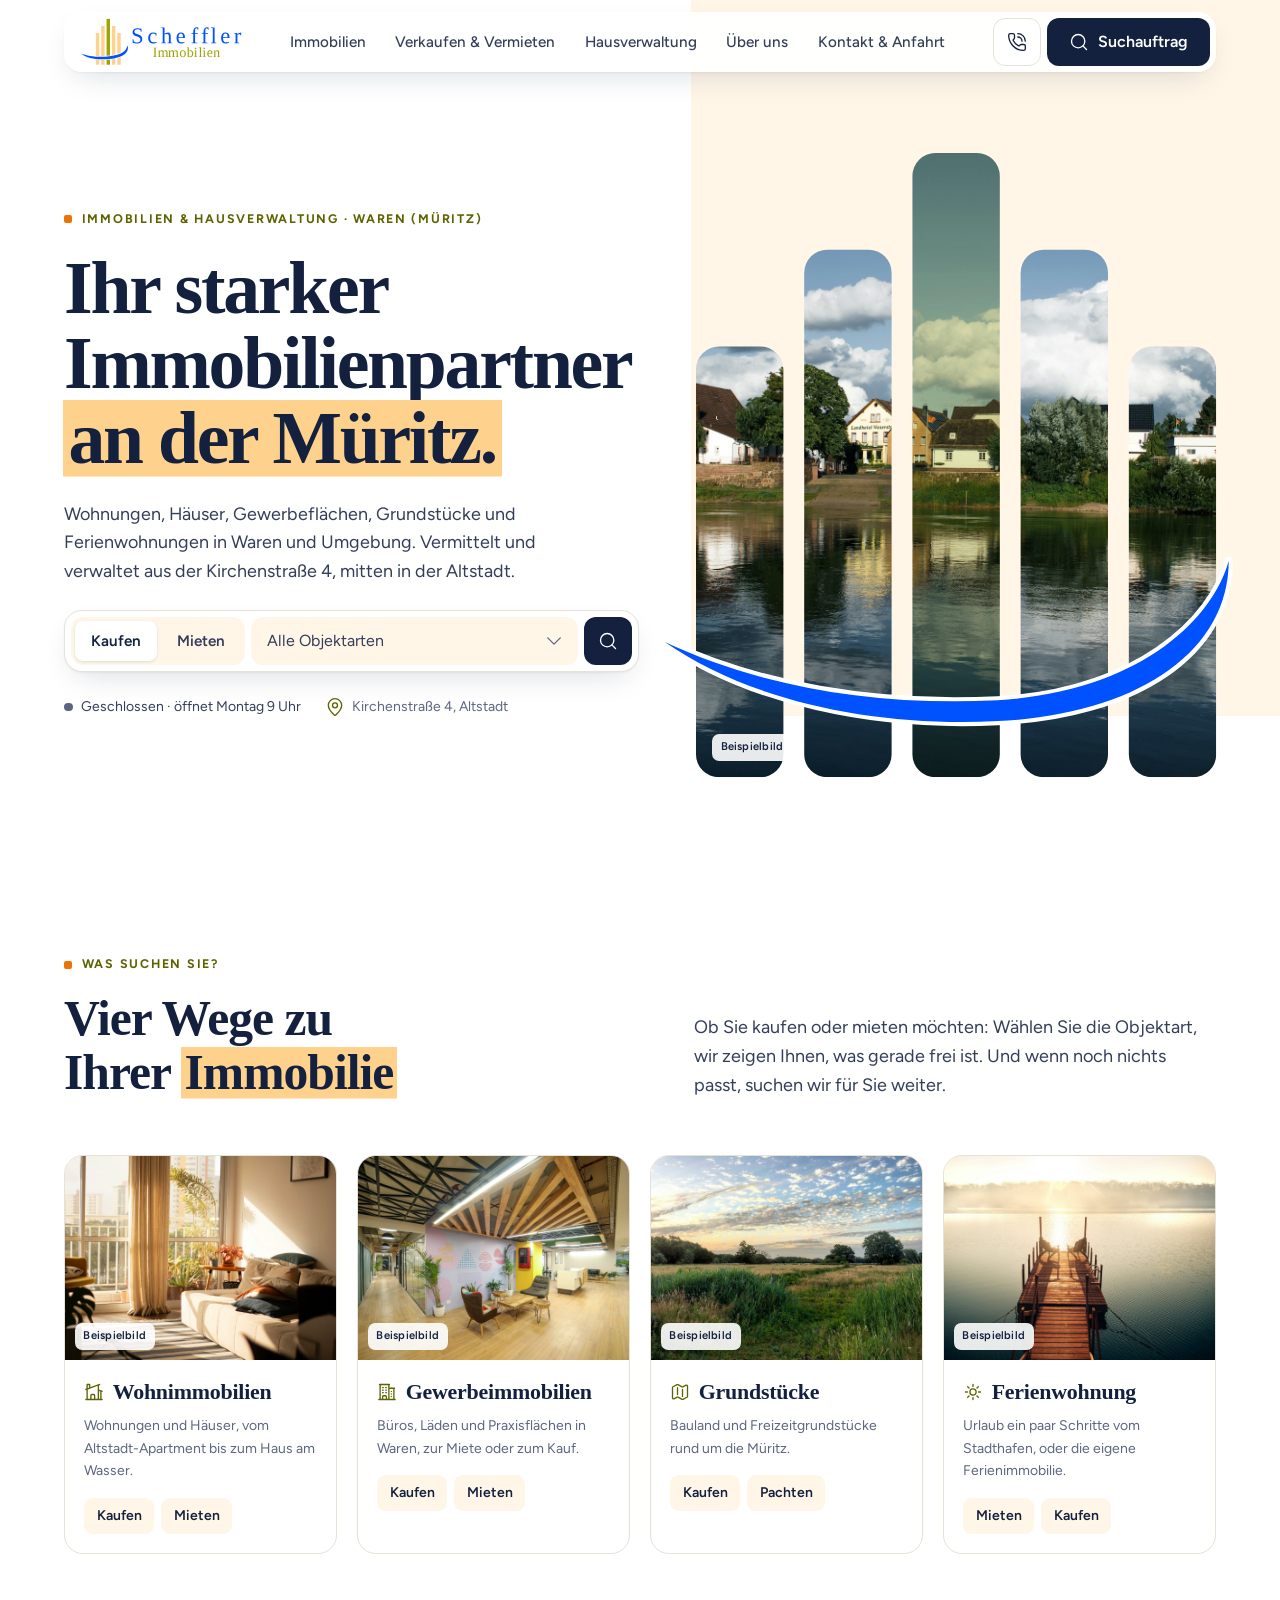
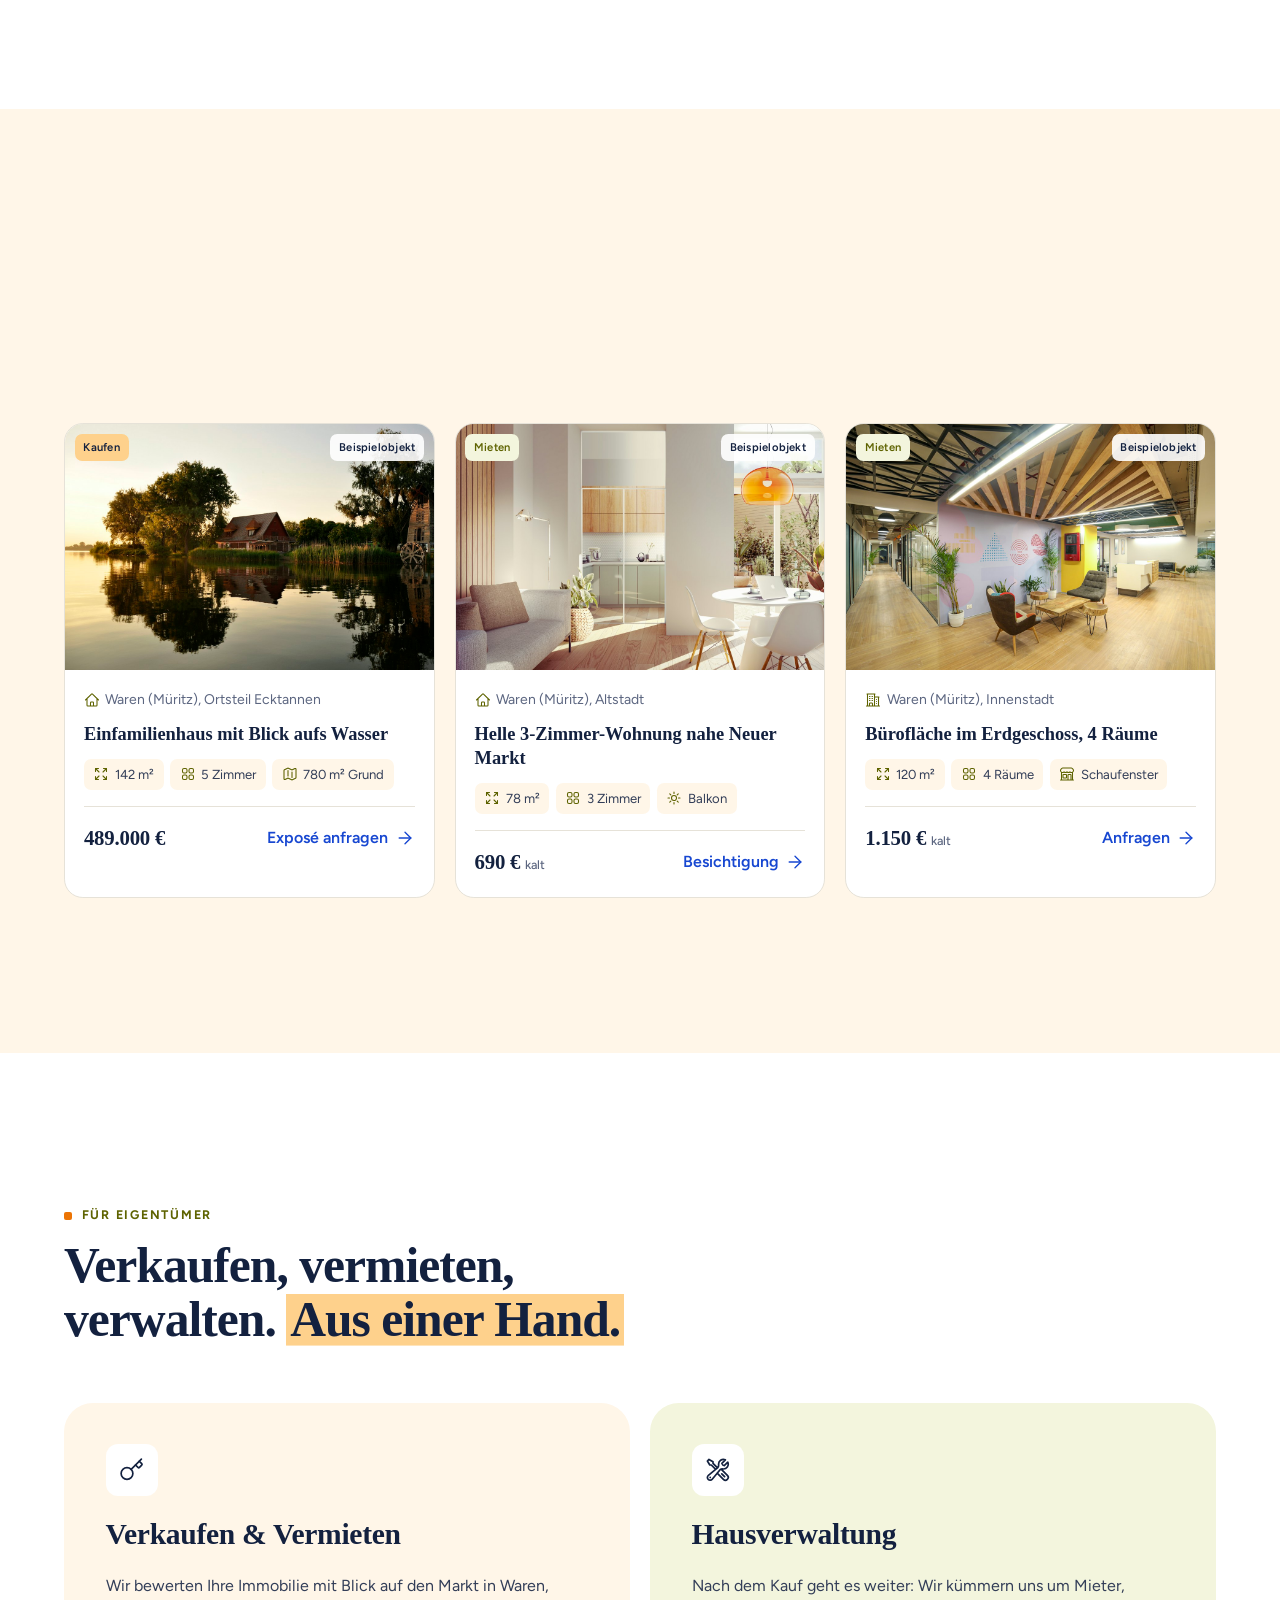
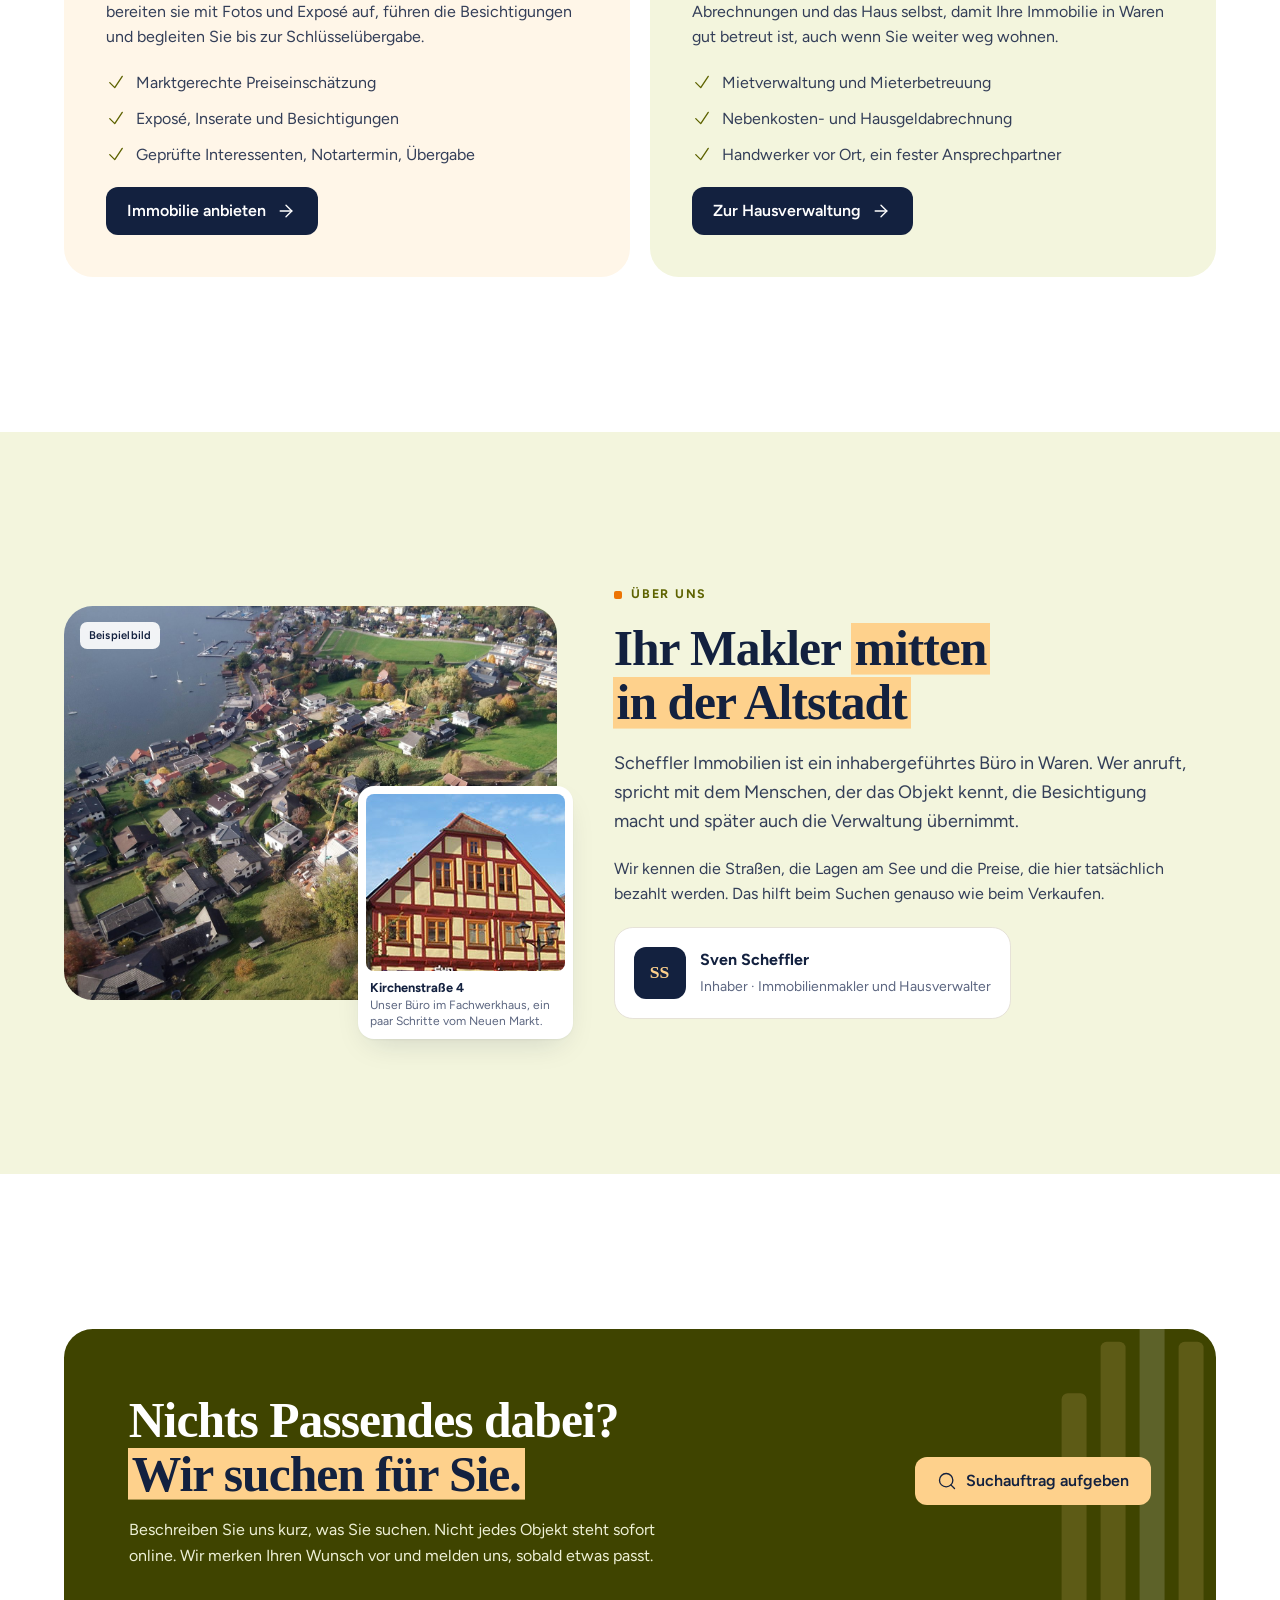
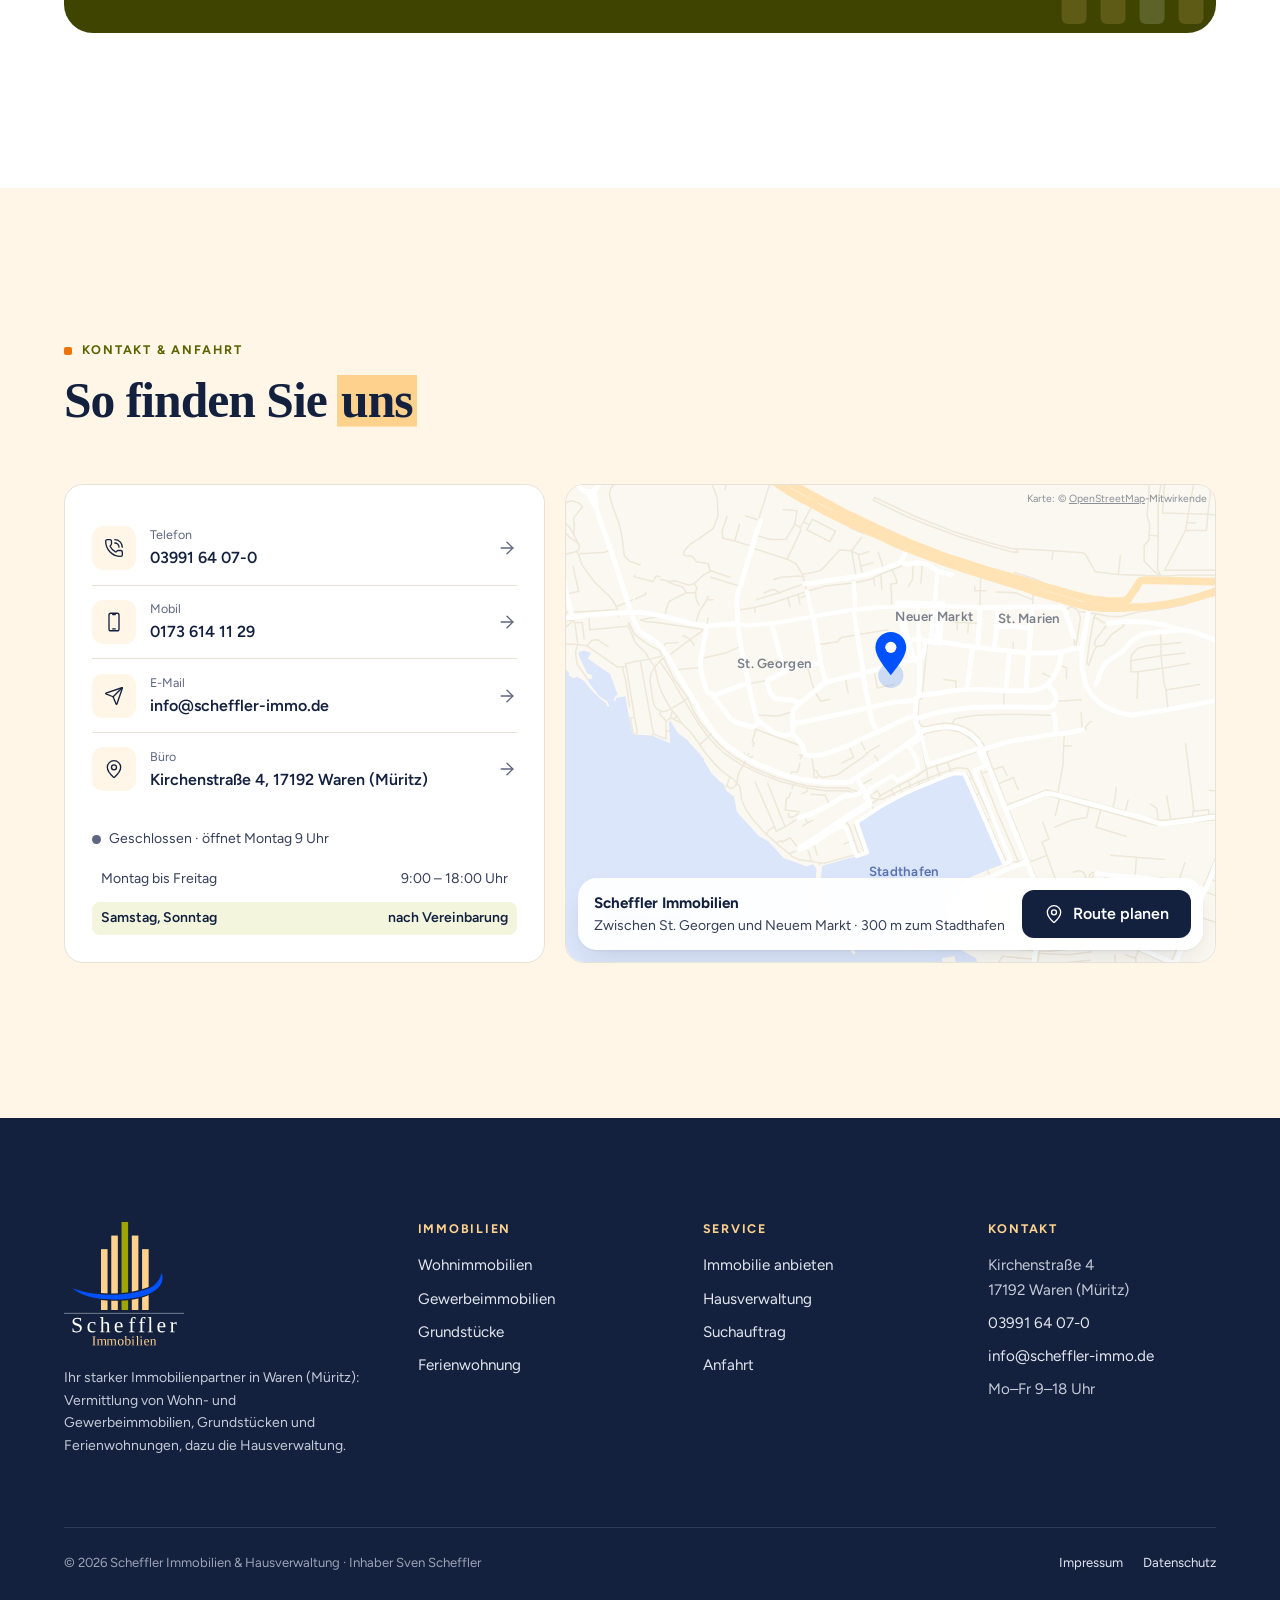
==== index.html @ e6c8309a "Designentwurf Scheffler Immobilien & Hausverwaltung, Waren (Müritz)" ====
<!doctype html>
<html lang="de">
<head>
  <meta charset="utf-8">
  <meta name="viewport" content="width=device-width, initial-scale=1, viewport-fit=cover">
  <title>Scheffler Immobilien & Hausverwaltung · Waren (Müritz)</title>
  <meta name="description" content="Ihr starker Immobilienpartner an der Müritz: Wohnimmobilien, Gewerbe, Grundstücke und Ferienwohnungen in Waren kaufen oder mieten. Verkauf, Vermietung und Hausverwaltung aus der Kirchenstraße 4.">
  <meta name="robots" content="noindex, nofollow">
  <meta name="theme-color" content="#ffffff">
  <link rel="icon" href="assets/favicon.svg" type="image/svg+xml">
  <link rel="preload" href="fonts/fraunces-latin.woff2" as="font" type="font/woff2" crossorigin>
  <link rel="preload" href="fonts/figtree-latin.woff2" as="font" type="font/woff2" crossorigin>
  <link rel="stylesheet" href="css/styles.css?v=1">
  <script>document.documentElement.classList.add('js');try{if(sessionStorage.getItem('si-seen'))document.documentElement.classList.add('no-preload')}catch(e){}</script>
</head>
<body>
<!-- partial:sprite --><svg class="sr-only" aria-hidden="true" focusable="false"><symbol id="i-home-modern" viewBox="0 0 24 24"><path d="M8.25 21v-4.875c0-.621.504-1.125 1.125-1.125h2.25c.621 0 1.125.504 1.125 1.125V21m0 0h4.5V3.545M12.75 21h7.5V10.75M2.25 21h1.5m18 0h-18M2.25 9l4.5-1.636M18.75 3l-1.5.545m0 6.205 3 1m1.5.5-1.5-.5M6.75 7.364V3h-3v18m3-13.636 10.5-3.819"/></symbol><symbol id="i-building-office-2" viewBox="0 0 24 24"><path d="M2.25 21h19.5m-18-18v18m10.5-18v18m6-13.5V21M6.75 6.75h.75m-.75 3h.75m-.75 3h.75m3-6h.75m-.75 3h.75m-.75 3h.75M6.75 21v-3.375c0-.621.504-1.125 1.125-1.125h2.25c.621 0 1.125.504 1.125 1.125V21M3 3h12m-.75 4.5H21m-3.75 3.75h.008v.008h-.008v-.008Zm0 3h.008v.008h-.008v-.008Zm0 3h.008v.008h-.008v-.008Z"/></symbol><symbol id="i-map" viewBox="0 0 24 24"><path d="M9 6.75V15m6-6v8.25m.503 3.498 4.875-2.437c.381-.19.622-.58.622-1.006V4.82c0-.836-.88-1.38-1.628-1.006l-3.869 1.934c-.317.159-.69.159-1.006 0L9.503 3.252a1.125 1.125 0 0 0-1.006 0L3.622 5.689C3.24 5.88 3 6.27 3 6.695V19.18c0 .836.88 1.38 1.628 1.006l3.869-1.934c.317-.159.69-.159 1.006 0l4.994 2.497c.317.158.69.158 1.006 0Z"/></symbol><symbol id="i-sun" viewBox="0 0 24 24"><path d="M12 3v2.25m6.364.386-1.591 1.591M21 12h-2.25m-.386 6.364-1.591-1.591M12 18.75V21m-4.773-4.227-1.591 1.591M5.25 12H3m4.227-4.773L5.636 5.636M15.75 12a3.75 3.75 0 1 1-7.5 0 3.75 3.75 0 0 1 7.5 0Z"/></symbol><symbol id="i-envelope" viewBox="0 0 24 24"><path d="M21.75 6.75v10.5a2.25 2.25 0 0 1-2.25 2.25h-15a2.25 2.25 0 0 1-2.25-2.25V6.75m19.5 0A2.25 2.25 0 0 0 19.5 4.5h-15a2.25 2.25 0 0 0-2.25 2.25m19.5 0v.243a2.25 2.25 0 0 1-1.07 1.916l-7.5 4.615a2.25 2.25 0 0 1-2.36 0L3.32 8.91a2.25 2.25 0 0 1-1.07-1.916V6.75"/></symbol><symbol id="i-chevron-down" viewBox="0 0 24 24"><path d="m19.5 8.25-7.5 7.5-7.5-7.5"/></symbol><symbol id="i-check" viewBox="0 0 24 24"><path d="m4.5 12.75 6 6 9-13.5"/></symbol><symbol id="i-squares-2x2" viewBox="0 0 24 24"><path d="M3.75 6A2.25 2.25 0 0 1 6 3.75h2.25A2.25 2.25 0 0 1 10.5 6v2.25a2.25 2.25 0 0 1-2.25 2.25H6a2.25 2.25 0 0 1-2.25-2.25V6ZM3.75 15.75A2.25 2.25 0 0 1 6 13.5h2.25a2.25 2.25 0 0 1 2.25 2.25V18a2.25 2.25 0 0 1-2.25 2.25H6A2.25 2.25 0 0 1 3.75 18v-2.25ZM13.5 6a2.25 2.25 0 0 1 2.25-2.25H18A2.25 2.25 0 0 1 20.25 6v2.25A2.25 2.25 0 0 1 18 10.5h-2.25a2.25 2.25 0 0 1-2.25-2.25V6ZM13.5 15.75a2.25 2.25 0 0 1 2.25-2.25H18a2.25 2.25 0 0 1 2.25 2.25V18A2.25 2.25 0 0 1 18 20.25h-2.25A2.25 2.25 0 0 1 13.5 18v-2.25Z"/></symbol><symbol id="i-arrows-pointing-out" viewBox="0 0 24 24"><path d="M3.75 3.75v4.5m0-4.5h4.5m-4.5 0L9 9M3.75 20.25v-4.5m0 4.5h4.5m-4.5 0L9 15M20.25 3.75h-4.5m4.5 0v4.5m0-4.5L15 9m5.25 11.25h-4.5m4.5 0v-4.5m0 4.5L15 15"/></symbol><symbol id="i-calendar-days" viewBox="0 0 24 24"><path d="M6.75 3v2.25M17.25 3v2.25M3 18.75V7.5a2.25 2.25 0 0 1 2.25-2.25h13.5A2.25 2.25 0 0 1 21 7.5v11.25m-18 0A2.25 2.25 0 0 0 5.25 21h13.5A2.25 2.25 0 0 0 21 18.75m-18 0v-7.5A2.25 2.25 0 0 1 5.25 9h13.5A2.25 2.25 0 0 1 21 11.25v7.5m-9-6h.008v.008H12v-.008ZM12 15h.008v.008H12V15Zm0 2.25h.008v.008H12v-.008ZM9.75 15h.008v.008H9.75V15Zm0 2.25h.008v.008H9.75v-.008ZM7.5 15h.008v.008H7.5V15Zm0 2.25h.008v.008H7.5v-.008Zm6.75-4.5h.008v.008h-.008v-.008Zm0 2.25h.008v.008h-.008V15Zm0 2.25h.008v.008h-.008v-.008Zm2.25-4.5h.008v.008H16.5v-.008Zm0 2.25h.008v.008H16.5V15Z"/></symbol><symbol id="i-banknotes" viewBox="0 0 24 24"><path d="M2.25 18.75a60.07 60.07 0 0 1 15.797 2.101c.727.198 1.453-.342 1.453-1.096V18.75M3.75 4.5v.75A.75.75 0 0 1 3 6h-.75m0 0v-.375c0-.621.504-1.125 1.125-1.125H20.25M2.25 6v9m18-10.5v.75c0 .414.336.75.75.75h.75m-1.5-1.5h.375c.621 0 1.125.504 1.125 1.125v9.75c0 .621-.504 1.125-1.125 1.125h-.375m1.5-1.5H21a.75.75 0 0 0-.75.75v.75m0 0H3.75m0 0h-.375a1.125 1.125 0 0 1-1.125-1.125V15m1.5 1.5v-.75A.75.75 0 0 0 3 15h-.75M15 10.5a3 3 0 1 1-6 0 3 3 0 0 1 6 0Zm3 0h.008v.008H18V10.5Zm-12 0h.008v.008H6V10.5Z"/></symbol><symbol id="i-wrench-screwdriver" viewBox="0 0 24 24"><path d="M11.42 15.17 17.25 21A2.652 2.652 0 0 0 21 17.25l-5.877-5.877M11.42 15.17l2.496-3.03c.317-.384.74-.626 1.208-.766M11.42 15.17l-4.655 5.653a2.548 2.548 0 1 1-3.586-3.586l6.837-5.63m5.108-.233c.55-.164 1.163-.188 1.743-.14a4.5 4.5 0 0 0 4.486-6.336l-3.276 3.277a3.004 3.004 0 0 1-2.25-2.25l3.276-3.276a4.5 4.5 0 0 0-6.336 4.486c.091 1.076-.071 2.264-.904 2.95l-.102.085m-1.745 1.437L5.909 7.5H4.5L2.25 3.75l1.5-1.5L7.5 4.5v1.409l4.26 4.26m-1.745 1.437 1.745-1.437m6.615 8.206L15.75 15.75M4.867 19.125h.008v.008h-.008v-.008Z"/></symbol><symbol id="i-document-text" viewBox="0 0 24 24"><path d="M19.5 14.25v-2.625a3.375 3.375 0 0 0-3.375-3.375h-1.5A1.125 1.125 0 0 1 13.5 7.125v-1.5a3.375 3.375 0 0 0-3.375-3.375H8.25m0 12.75h7.5m-7.5 3H12M10.5 2.25H5.625c-.621 0-1.125.504-1.125 1.125v17.25c0 .621.504 1.125 1.125 1.125h12.75c.621 0 1.125-.504 1.125-1.125V11.25a9 9 0 0 0-9-9Z"/></symbol><symbol id="i-calculator" viewBox="0 0 24 24"><path d="M15.75 15.75V18m-7.5-6.75h.008v.008H8.25v-.008Zm0 2.25h.008v.008H8.25V13.5Zm0 2.25h.008v.008H8.25v-.008Zm0 2.25h.008v.008H8.25V18Zm2.498-6.75h.007v.008h-.007v-.008Zm0 2.25h.007v.008h-.007V13.5Zm0 2.25h.007v.008h-.007v-.008Zm0 2.25h.007v.008h-.007V18Zm2.504-6.75h.008v.008h-.008v-.008Zm0 2.25h.008v.008h-.008V13.5Zm0 2.25h.008v.008h-.008v-.008Zm0 2.25h.008v.008h-.008V18Zm2.498-6.75h.008v.008h-.008v-.008Zm0 2.25h.008v.008h-.008V13.5ZM8.25 6h7.5v2.25h-7.5V6ZM12 2.25c-1.892 0-3.758.11-5.593.322C5.307 2.7 4.5 3.65 4.5 4.757V19.5a2.25 2.25 0 0 0 2.25 2.25h10.5a2.25 2.25 0 0 0 2.25-2.25V4.757c0-1.108-.806-2.057-1.907-2.185A48.507 48.507 0 0 0 12 2.25Z"/></symbol><symbol id="i-users" viewBox="0 0 24 24"><path d="M15 19.128a9.38 9.38 0 0 0 2.625.372 9.337 9.337 0 0 0 4.121-.952 4.125 4.125 0 0 0-7.533-2.493M15 19.128v-.003c0-1.113-.285-2.16-.786-3.07M15 19.128v.106A12.318 12.318 0 0 1 8.624 21c-2.331 0-4.512-.645-6.374-1.766l-.001-.109a6.375 6.375 0 0 1 11.964-3.07M12 6.375a3.375 3.375 0 1 1-6.75 0 3.375 3.375 0 0 1 6.75 0Zm8.25 2.25a2.625 2.625 0 1 1-5.25 0 2.625 2.625 0 0 1 5.25 0Z"/></symbol><symbol id="i-chat-bubble-left-right" viewBox="0 0 24 24"><path d="M20.25 8.511c.884.284 1.5 1.128 1.5 2.097v4.286c0 1.136-.847 2.1-1.98 2.193-.34.027-.68.052-1.02.072v3.091l-3-3c-1.354 0-2.694-.055-4.02-.163a2.115 2.115 0 0 1-.825-.242m9.345-8.334a2.126 2.126 0 0 0-.476-.095 48.64 48.64 0 0 0-8.048 0c-1.131.094-1.976 1.057-1.976 2.192v4.286c0 .837.46 1.58 1.155 1.951m9.345-8.334V6.637c0-1.621-1.152-3.026-2.76-3.235A48.455 48.455 0 0 0 11.25 3c-2.115 0-4.198.137-6.24.402-1.608.209-2.76 1.614-2.76 3.235v6.226c0 1.621 1.152 3.026 2.76 3.235.577.075 1.157.14 1.74.194V21l4.155-4.155"/></symbol><symbol id="i-shield-check" viewBox="0 0 24 24"><path d="M9 12.75 11.25 15 15 9.75m-3-7.036A11.959 11.959 0 0 1 3.598 6 11.99 11.99 0 0 0 3 9.749c0 5.592 3.824 10.29 9 11.623 5.176-1.332 9-6.03 9-11.622 0-1.31-.21-2.571-.598-3.751h-.152c-3.196 0-6.1-1.248-8.25-3.285Z"/></symbol><symbol id="i-clipboard-document-check" viewBox="0 0 24 24"><path d="M11.35 3.836c-.065.21-.1.433-.1.664 0 .414.336.75.75.75h4.5a.75.75 0 0 0 .75-.75 2.25 2.25 0 0 0-.1-.664m-5.8 0A2.251 2.251 0 0 1 13.5 2.25H15c1.012 0 1.867.668 2.15 1.586m-5.8 0c-.376.023-.75.05-1.124.08C9.095 4.01 8.25 4.973 8.25 6.108V8.25m8.9-4.414c.376.023.75.05 1.124.08 1.131.094 1.976 1.057 1.976 2.192V16.5A2.25 2.25 0 0 1 18 18.75h-2.25m-7.5-10.5H4.875c-.621 0-1.125.504-1.125 1.125v11.25c0 .621.504 1.125 1.125 1.125h9.75c.621 0 1.125-.504 1.125-1.125V18.75m-7.5-10.5h6.375c.621 0 1.125.504 1.125 1.125v9.375m-8.25-3 1.5 1.5 3-3.75"/></symbol><symbol id="i-camera" viewBox="0 0 24 24"><path d="M6.827 6.175A2.31 2.31 0 0 1 5.186 7.23c-.38.054-.757.112-1.134.175C2.999 7.58 2.25 8.507 2.25 9.574V18a2.25 2.25 0 0 0 2.25 2.25h15A2.25 2.25 0 0 0 21.75 18V9.574c0-1.067-.75-1.994-1.802-2.169a47.865 47.865 0 0 0-1.134-.175 2.31 2.31 0 0 1-1.64-1.055l-.822-1.316a2.192 2.192 0 0 0-1.736-1.039 48.774 48.774 0 0 0-5.232 0 2.192 2.192 0 0 0-1.736 1.039l-.821 1.316Z"/><path d="M16.5 12.75a4.5 4.5 0 1 1-9 0 4.5 4.5 0 0 1 9 0ZM18.75 10.5h.008v.008h-.008V10.5Z"/></symbol><symbol id="i-scale" viewBox="0 0 24 24"><path d="M12 3v17.25m0 0c-1.472 0-2.882.265-4.185.75M12 20.25c1.472 0 2.882.265 4.185.75M18.75 4.97A48.416 48.416 0 0 0 12 4.5c-2.291 0-4.545.16-6.75.47m13.5 0c1.01.143 2.01.317 3 .52m-3-.52 2.62 10.726c.122.499-.106 1.028-.589 1.202a5.988 5.988 0 0 1-2.031.352 5.988 5.988 0 0 1-2.031-.352c-.483-.174-.711-.703-.59-1.202L18.75 4.971Zm-16.5.52c.99-.203 1.99-.377 3-.52m0 0 2.62 10.726c.122.499-.106 1.028-.589 1.202a5.989 5.989 0 0 1-2.031.352 5.989 5.989 0 0 1-2.031-.352c-.483-.174-.711-.703-.59-1.202L5.25 4.971Z"/></symbol><symbol id="i-device-phone-mobile" viewBox="0 0 24 24"><path d="M10.5 1.5H8.25A2.25 2.25 0 0 0 6 3.75v16.5a2.25 2.25 0 0 0 2.25 2.25h7.5A2.25 2.25 0 0 0 18 20.25V3.75a2.25 2.25 0 0 0-2.25-2.25H13.5m-3 0V3h3V1.5m-3 0h3m-3 18.75h3"/></symbol><symbol id="i-x-mark" viewBox="0 0 24 24"><path d="M6 18 18 6M6 6l12 12"/></symbol><symbol id="i-building-storefront" viewBox="0 0 24 24"><path d="M13.5 21v-7.5a.75.75 0 0 1 .75-.75h3a.75.75 0 0 1 .75.75V21m-4.5 0H2.36m11.14 0H18m0 0h3.64m-1.39 0V9.349M3.75 21V9.349m0 0a3.001 3.001 0 0 0 3.75-.615A2.993 2.993 0 0 0 9.75 9.75c.896 0 1.7-.393 2.25-1.016a2.993 2.993 0 0 0 2.25 1.016c.896 0 1.7-.393 2.25-1.015a3.001 3.001 0 0 0 3.75.614m-16.5 0a3.004 3.004 0 0 1-.621-4.72l1.189-1.19A1.5 1.5 0 0 1 5.378 3h13.243a1.5 1.5 0 0 1 1.06.44l1.19 1.189a3 3 0 0 1-.621 4.72M6.75 18h3.75a.75.75 0 0 0 .75-.75V13.5a.75.75 0 0 0-.75-.75H6.75a.75.75 0 0 0-.75.75v3.75c0 .414.336.75.75.75Z"/></symbol><symbol id="i-sparkles" viewBox="0 0 24 24"><path d="M9.813 15.904 9 18.75l-.813-2.846a4.5 4.5 0 0 0-3.09-3.09L2.25 12l2.846-.813a4.5 4.5 0 0 0 3.09-3.09L9 5.25l.813 2.846a4.5 4.5 0 0 0 3.09 3.09L15.75 12l-2.846.813a4.5 4.5 0 0 0-3.09 3.09ZM18.259 8.715 18 9.75l-.259-1.035a3.375 3.375 0 0 0-2.455-2.456L14.25 6l1.036-.259a3.375 3.375 0 0 0 2.455-2.456L18 2.25l.259 1.035a3.375 3.375 0 0 0 2.456 2.456L21.75 6l-1.035.259a3.375 3.375 0 0 0-2.456 2.456ZM16.894 20.567 16.5 21.75l-.394-1.183a2.25 2.25 0 0 0-1.423-1.423L13.5 18.75l1.183-.394a2.25 2.25 0 0 0 1.423-1.423l.394-1.183.394 1.183a2.25 2.25 0 0 0 1.423 1.423l1.183.394-1.183.394a2.25 2.25 0 0 0-1.423 1.423Z"/></symbol><symbol id="i-user" viewBox="0 0 24 24"><path d="M15.75 6a3.75 3.75 0 1 1-7.5 0 3.75 3.75 0 0 1 7.5 0ZM4.501 20.118a7.5 7.5 0 0 1 14.998 0A17.933 17.933 0 0 1 12 21.75c-2.676 0-5.216-.584-7.499-1.632Z"/></symbol><symbol id="i-currency-euro" viewBox="0 0 24 24"><path d="M14.25 7.756a4.5 4.5 0 1 0 0 8.488M7.5 10.5h5.25m-5.25 3h5.25M21 12a9 9 0 1 1-18 0 9 9 0 0 1 18 0Z"/></symbol><symbol id="i-arrow-long-right" viewBox="0 0 24 24"><path d="M17.25 8.25 21 12m0 0-3.75 3.75M21 12H3"/></symbol><symbol id="i-home" viewBox="0 0 24 24"><path d="m2.25 12 8.954-8.955c.44-.439 1.152-.439 1.591 0L21.75 12M4.5 9.75v10.125c0 .621.504 1.125 1.125 1.125H9.75v-4.875c0-.621.504-1.125 1.125-1.125h2.25c.621 0 1.125.504 1.125 1.125V21h4.125c.621 0 1.125-.504 1.125-1.125V9.75M8.25 21h8.25"/></symbol><symbol id="i-information-circle" viewBox="0 0 24 24"><path d="m11.25 11.25.041-.02a.75.75 0 0 1 1.063.852l-.708 2.836a.75.75 0 0 0 1.063.853l.041-.021M21 12a9 9 0 1 1-18 0 9 9 0 0 1 18 0Zm-9-3.75h.008v.008H12V8.25Z"/></symbol><symbol id="i-hand-thumb-up" viewBox="0 0 24 24"><path d="M6.633 10.25c.806 0 1.533-.446 2.031-1.08a9.041 9.041 0 0 1 2.861-2.4c.723-.384 1.35-.956 1.653-1.715a4.498 4.498 0 0 0 .322-1.672V2.75a.75.75 0 0 1 .75-.75 2.25 2.25 0 0 1 2.25 2.25c0 1.152-.26 2.243-.723 3.218-.266.558.107 1.282.725 1.282m0 0h3.126c1.026 0 1.945.694 2.054 1.715.045.422.068.85.068 1.285a11.95 11.95 0 0 1-2.649 7.521c-.388.482-.987.729-1.605.729H13.48c-.483 0-.964-.078-1.423-.23l-3.114-1.04a4.501 4.501 0 0 0-1.423-.23H5.904m10.598-9.75H14.25M5.904 18.5c.083.205.173.405.27.602.197.4-.078.898-.523.898h-.908c-.889 0-1.713-.518-1.972-1.368a12 12 0 0 1-.521-3.507c0-1.553.295-3.036.831-4.398C3.387 9.953 4.167 9.5 5 9.5h1.053c.472 0 .745.556.5.96a8.958 8.958 0 0 0-1.302 4.665c0 1.194.232 2.333.654 3.375Z"/></symbol><symbol id="i-arrow" viewBox="0 0 24 24"><path d="M5 12h14"/><path d="m12 5 7 7-7 7"/></symbol></svg><!-- /partial:sprite -->
<!-- partial:header -->
<div class="preloader" aria-hidden="true">
  <svg viewBox="8 -2 114 114"><rect x="45" y="33" width="8" height="74" rx="1" fill="#FED18C"/><rect x="57.5" y="16.5" width="8" height="90.5" rx="1" fill="#FED18C"/><rect x="70" y="0" width="8" height="107" rx="1" fill="#9EA500"/><rect x="82.5" y="16.5" width="8" height="90.5" rx="1" fill="#FED18C"/><rect x="95" y="33" width="8" height="74" rx="1" fill="#FED18C"/><g class="pl-swoosh"><path d="M10 80.6C24 90.9 37.5 93.9 60.1 94.2C95.8 95.1 126 83 118.8 62C114.3 77.4 106.3 82.4 76.8 87.2C52.4 90.7 26 86.8 10 80.6Z" fill="none" stroke="#fff" stroke-width="3"/><path d="M10 80.6C24 90.9 37.5 93.9 60.1 94.2C95.8 95.1 126 83 118.8 62C114.3 77.4 106.3 82.4 76.8 87.2C52.4 90.7 26 86.8 10 80.6Z" fill="#0051FF"/></g></svg>
</div>
<a class="skip" href="#main">Zum Inhalt springen</a>
<header class="header">
  <div class="container">
    <div class="strip">
      <a class="brand" href="index.html" aria-label="Scheffler Immobilien, zur Startseite">
        <img src="assets/logo-quer.svg" alt="Scheffler Immobilien" width="378" height="112">
      </a>
      <nav class="nav" id="nav" aria-label="Hauptnavigation">
        <span class="nav__glider" aria-hidden="true"></span>
        <a class="nav__link" href="immobilien.html">Immobilien<svg class="i ai-arrow" aria-hidden="true"><use href="#i-arrow"/></svg></a>
        <a class="nav__link" href="anbieten.html">Verkaufen &amp; Vermieten<svg class="i ai-arrow" aria-hidden="true"><use href="#i-arrow"/></svg></a>
        <a class="nav__link" href="hausverwaltung.html">Hausverwaltung<svg class="i ai-arrow" aria-hidden="true"><use href="#i-arrow"/></svg></a>
        <a class="nav__link" href="index.html#ueber">Über uns<svg class="i ai-arrow" aria-hidden="true"><use href="#i-arrow"/></svg></a>
        <a class="nav__link" href="kontakt.html">Kontakt &amp; Anfahrt<svg class="i ai-arrow" aria-hidden="true"><use href="#i-arrow"/></svg></a>
        <div class="sheet-foot">
          <a class="btn btn--primary" href="kontakt.html#anfrage"><svg class="i ai ai-search" viewBox="0 0 24 24" aria-hidden="true"><g><path d="m21 21-4.34-4.34"/><circle cx="11" cy="11" r="8"/></g></svg>Suchauftrag</a>
          <a class="btn btn--ghost" href="tel:+49399164070"><svg class="i ai ai-phone" viewBox="0 0 24 24" aria-hidden="true"><path class="w1" d="M13 6a5 5 0 0 1 5 5"/><path class="w2" d="M13 2a9 9 0 0 1 9 9"/><path class="body" d="M13.832 16.568a1 1 0 0 0 1.213-.303l.355-.465A2 2 0 0 1 17 15h3a2 2 0 0 1 2 2v3a2 2 0 0 1-2 2A18 18 0 0 1 2 4a2 2 0 0 1 2-2h3a2 2 0 0 1 2 2v3a2 2 0 0 1-.8 1.6l-.468.351a1 1 0 0 0-.292 1.233 14 14 0 0 0 6.392 6.384"/></svg>03991 64 07-0</a>
        </div>
      </nav>
      <div class="strip__actions">
        <a class="icon-btn strip__tel" href="tel:+49399164070" aria-label="Anrufen: 03991 64 07-0"><svg class="i ai ai-phone" viewBox="0 0 24 24" aria-hidden="true"><path class="w1" d="M13 6a5 5 0 0 1 5 5"/><path class="w2" d="M13 2a9 9 0 0 1 9 9"/><path class="body" d="M13.832 16.568a1 1 0 0 0 1.213-.303l.355-.465A2 2 0 0 1 17 15h3a2 2 0 0 1 2 2v3a2 2 0 0 1-2 2A18 18 0 0 1 2 4a2 2 0 0 1 2-2h3a2 2 0 0 1 2 2v3a2 2 0 0 1-.8 1.6l-.468.351a1 1 0 0 0-.292 1.233 14 14 0 0 0 6.392 6.384"/></svg></a>
        <a class="btn btn--primary strip__cta" href="kontakt.html#anfrage" aria-label="Suchauftrag aufgeben"><svg class="i ai ai-search" viewBox="0 0 24 24" aria-hidden="true"><g><path d="m21 21-4.34-4.34"/><circle cx="11" cy="11" r="8"/></g></svg><span>Suchauftrag</span></a>
        <button class="icon-btn burger" type="button" aria-controls="nav" aria-expanded="false" aria-label="Menü öffnen">
          <span class="burger__bars" aria-hidden="true"><span></span><span></span><span></span></span>
        </button>
      </div>
    </div>
  </div>
</header>
<div class="backdrop" aria-hidden="true"></div>
<!-- /partial:header -->

<main id="main">
  <!-- Hero -->
  <section class="hero" aria-labelledby="hero-title">
    <div class="container hero__grid">
      <div class="hero__copy">
        <span class="eyebrow">Immobilien &amp; Hausverwaltung · Waren (Müritz)</span>
        <h1 class="hero__title" id="hero-title">Ihr starker Immobilien&shy;partner <span class="hl">an der Müritz.</span></h1>
        <p class="hero__sub">Wohnungen, Häuser, Gewerbeflächen, Grundstücke und Ferienwohnungen in Waren und Umgebung. Vermittelt und verwaltet aus der Kirchenstraße&nbsp;4, mitten in der Altstadt.</p>

        <form class="finder" action="immobilien.html" method="get" aria-label="Schnellsuche">
          <div class="seg" role="radiogroup" aria-label="Kaufen oder mieten">
            <input type="radio" name="zweck" id="f-kaufen" value="kaufen" checked><label for="f-kaufen">Kaufen</label>
            <input type="radio" name="zweck" id="f-mieten" value="mieten"><label for="f-mieten">Mieten</label>
          </div>
          <div class="select" data-select>
            <input type="hidden" name="art" value="alle">
            <button class="select__btn" type="button" aria-haspopup="listbox" aria-expanded="false" aria-label="Objektart">
              <span class="select__value">Alle Objektarten</span>
              <svg class="i" aria-hidden="true"><use href="#i-chevron-down"/></svg>
            </button>
            <ul class="select__list" role="listbox" data-title="Objektart" tabindex="-1">
              <li class="select__opt" role="option" data-value="alle" aria-selected="true">Alle Objektarten<svg class="i" aria-hidden="true"><use href="#i-check"/></svg></li>
              <li class="select__opt" role="option" data-value="wohnen">Wohnimmobilien<svg class="i" aria-hidden="true"><use href="#i-check"/></svg></li>
              <li class="select__opt" role="option" data-value="gewerbe">Gewerbeimmobilien<svg class="i" aria-hidden="true"><use href="#i-check"/></svg></li>
              <li class="select__opt" role="option" data-value="grundstueck">Grundstücke<svg class="i" aria-hidden="true"><use href="#i-check"/></svg></li>
              <li class="select__opt" role="option" data-value="ferien">Ferienwohnung<svg class="i" aria-hidden="true"><use href="#i-check"/></svg></li>
            </ul>
          </div>
          <button class="btn btn--primary finder__go" type="submit" aria-label="Suchen"><svg class="i ai ai-search" viewBox="0 0 24 24" aria-hidden="true"><g><path d="m21 21-4.34-4.34"/><circle cx="11" cy="11" r="8"/></g></svg><span>Suchen</span></button>
        </form>

        <ul class="facts plain">
          <li><span class="status" data-status><span class="status__dot"></span><span data-status-text>Mo–Fr 9–18 Uhr</span></span></li>
          <li><svg class="i ai ai-pin" viewBox="0 0 24 24" aria-hidden="true"><g><circle cx="12" cy="10" r="3"/><path d="M20 10c0 4.993-5.539 10.193-7.399 11.799a1 1 0 0 1-1.202 0C9.539 20.193 4 14.993 4 10a8 8 0 0 1 16 0"/></g></svg>Kirchenstraße 4, Altstadt</li>
        </ul>
      </div>

      <div class="hero__visual">
        <svg class="bars" viewBox="0 0 500 600" role="img" aria-label="Seestadt am Wasser, im Umriss der fünf Balken aus dem Scheffler-Logo (Beispielbild)">
          <defs>
            <clipPath id="hero-bars">
              <rect x="0" y="186" width="84" height="414" rx="22"><animate attributeName="y" values="600;600;186" keyTimes="0;.08;1" dur="1.2s" calcMode="spline" keySplines="0 0 1 1;.22 .61 .36 1" fill="freeze"/><animate attributeName="height" values="0;0;414" keyTimes="0;.08;1" dur="1.2s" calcMode="spline" keySplines="0 0 1 1;.22 .61 .36 1" fill="freeze"/></rect>
              <rect x="104" y="93" width="84" height="507" rx="22"><animate attributeName="y" values="600;600;93" keyTimes="0;.14;1" dur="1.25s" calcMode="spline" keySplines="0 0 1 1;.22 .61 .36 1" fill="freeze"/><animate attributeName="height" values="0;0;507" keyTimes="0;.14;1" dur="1.25s" calcMode="spline" keySplines="0 0 1 1;.22 .61 .36 1" fill="freeze"/></rect>
              <rect x="208" y="0" width="84" height="600" rx="22"><animate attributeName="y" values="600;0" dur="1.1s" calcMode="spline" keySplines=".22 .61 .36 1" fill="freeze"/><animate attributeName="height" values="0;600" dur="1.1s" calcMode="spline" keySplines=".22 .61 .36 1" fill="freeze"/></rect>
              <rect x="312" y="93" width="84" height="507" rx="22"><animate attributeName="y" values="600;600;93" keyTimes="0;.18;1" dur="1.3s" calcMode="spline" keySplines="0 0 1 1;.22 .61 .36 1" fill="freeze"/><animate attributeName="height" values="0;0;507" keyTimes="0;.18;1" dur="1.3s" calcMode="spline" keySplines="0 0 1 1;.22 .61 .36 1" fill="freeze"/></rect>
              <rect x="416" y="186" width="84" height="414" rx="22"><animate attributeName="y" values="600;600;186" keyTimes="0;.11;1" dur="1.2s" calcMode="spline" keySplines="0 0 1 1;.22 .61 .36 1" fill="freeze"/><animate attributeName="height" values="0;0;414" keyTimes="0;.11;1" dur="1.2s" calcMode="spline" keySplines="0 0 1 1;.22 .61 .36 1" fill="freeze"/></rect>
            </clipPath>
            <clipPath id="hero-sweep"><rect x="-60" y="300" width="0" height="300"><animate attributeName="width" values="0;0;620" keyTimes="0;.4;1" dur="1.6s" calcMode="spline" keySplines="0 0 1 1;.22 .61 .36 1" fill="freeze"/></rect></clipPath>
          </defs>
          <g clip-path="url(#hero-bars)">
            <image href="assets/img/hero-seestadt.jpg" x="-120" y="0" width="740" height="600" preserveAspectRatio="xMidYMid slice"/>
            <rect class="bars__olive" x="208" y="0" width="84" height="600" fill="#9EA500" opacity=".3"/>
          </g>
          <g clip-path="url(#hero-sweep)">
            <path class="bars__halo" d="M-30 470C50 526 170 552 290 546C420 540 512 482 512 392C496 450 424 518 290 526C170 532 60 512 -30 470Z"/>
            <path class="bars__swoosh" d="M-30 470C50 526 170 552 290 546C420 540 512 482 512 392C496 450 424 518 290 526C170 532 60 512 -30 470Z"/>
          </g>
        </svg>
        <span class="tag hero__tag">Beispielbild</span>
      </div>
    </div>
  </section>

  <!-- Kategorien -->
  <section class="section section--tight-top" aria-labelledby="kat-title">
    <div class="container">
      <div class="sec-head sec-head--split reveal">
        <div class="sec-head__main">
          <span class="eyebrow">Was suchen Sie?</span>
          <h2 class="h2" id="kat-title" style="margin-top:1rem">Vier Wege zu Ihrer <span class="hl">Immobilie</span></h2>
        </div>
        <div class="sec-head__side">
          <p class="lead">Ob Sie kaufen oder mieten möchten: Wählen Sie die Objektart, wir zeigen Ihnen, was gerade frei ist. Und wenn noch nichts passt, suchen wir für Sie weiter.</p>
        </div>
      </div>

      <div class="cats">
        <article class="cat reveal">
          <div class="cat__media"><img src="assets/img/wohnzimmer.jpg" alt="Helles Wohnzimmer mit Sofa und großem Fenster" loading="lazy" width="1200" height="900"><span class="tag">Beispielbild</span></div>
          <div class="cat__body">
            <h3 class="h3 cat__title"><svg class="i" aria-hidden="true"><use href="#i-home-modern"/></svg>Wohnimmobilien</h3>
            <p class="cat__text">Wohnungen und Häuser, vom Altstadt-Apartment bis zum Haus am Wasser.</p>
            <div class="cat__links"><a class="chip-link" href="immobilien.html?art=wohnen&amp;zweck=kaufen">Kaufen</a><a class="chip-link" href="immobilien.html?art=wohnen&amp;zweck=mieten">Mieten</a></div>
          </div>
        </article>
        <article class="cat reveal">
          <div class="cat__media"><img src="assets/img/buero.jpg" alt="Offene Bürofläche mit Holzdecke und Besprechungsecke" loading="lazy" width="1200" height="900"><span class="tag">Beispielbild</span></div>
          <div class="cat__body">
            <h3 class="h3 cat__title"><svg class="i" aria-hidden="true"><use href="#i-building-office-2"/></svg>Gewerbe&shy;immobilien</h3>
            <p class="cat__text">Büros, Läden und Praxisflächen in Waren, zur Miete oder zum Kauf.</p>
            <div class="cat__links"><a class="chip-link" href="immobilien.html?art=gewerbe&amp;zweck=kaufen">Kaufen</a><a class="chip-link" href="immobilien.html?art=gewerbe&amp;zweck=mieten">Mieten</a></div>
          </div>
        </article>
        <article class="cat reveal">
          <div class="cat__media"><img src="assets/img/grundstueck.jpg" alt="Wiese mit Bäumen am Horizont unter weitem Himmel" loading="lazy" width="1200" height="900"><span class="tag">Beispielbild</span></div>
          <div class="cat__body">
            <h3 class="h3 cat__title"><svg class="i" aria-hidden="true"><use href="#i-map"/></svg>Grundstücke</h3>
            <p class="cat__text">Bauland und Freizeitgrundstücke rund um die Müritz.</p>
            <div class="cat__links"><a class="chip-link" href="immobilien.html?art=grundstueck&amp;zweck=kaufen">Kaufen</a><a class="chip-link" href="immobilien.html?art=grundstueck&amp;zweck=mieten">Pachten</a></div>
          </div>
        </article>
        <article class="cat reveal">
          <div class="cat__media"><img src="assets/img/steg.jpg" alt="Holzsteg auf einem See im Abendlicht" loading="lazy" width="1200" height="900"><span class="tag">Beispielbild</span></div>
          <div class="cat__body">
            <h3 class="h3 cat__title"><svg class="i" aria-hidden="true"><use href="#i-sun"/></svg>Ferienwohnung</h3>
            <p class="cat__text">Urlaub ein paar Schritte vom Stadthafen, oder die eigene Ferienimmobilie.</p>
            <div class="cat__links"><a class="chip-link" href="immobilien.html?art=ferien&amp;zweck=mieten">Mieten</a><a class="chip-link" href="immobilien.html?art=ferien&amp;zweck=kaufen">Kaufen</a></div>
          </div>
        </article>
      </div>
    </div>
  </section>

  <!-- Aktuelle Angebote -->
  <section class="section section--tint" aria-labelledby="angebote-title">
    <div class="container">
      <div class="sec-head sec-head--split reveal">
        <div class="sec-head__main">
          <span class="eyebrow">Aktuelle Angebote</span>
          <h2 class="h2" id="angebote-title" style="margin-top:1rem">Frisch im <span class="hl">Angebot</span></h2>
        </div>
        <div class="sec-head__side">
          <p class="lead">Eine Auswahl aus unserem Bestand. Das vollständige Exposé schicken wir Ihnen gern zu.</p>
          <a class="link" href="immobilien.html">Alle Angebote ansehen<svg class="i ai-arrow" aria-hidden="true"><use href="#i-arrow"/></svg></a>
        </div>
      </div>

      <div class="listings listings--row">
        <article class="listing">
          <div class="listing__media"><img src="assets/img/haus-am-see.jpg" alt="Haus mit Garten am Seeufer im Abendlicht" loading="lazy" width="1200" height="900"><div class="listing__tags"><span class="tag tag--peach">Kaufen</span><span class="tag">Beispielobjekt</span></div></div>
          <div class="listing__body">
            <p class="listing__place"><svg class="i i--sm" aria-hidden="true"><use href="#i-home"/></svg>Waren (Müritz), Ortsteil Ecktannen</p>
            <h3 class="listing__title">Einfamilienhaus mit Blick aufs Wasser</h3>
            <ul class="listing__facts"><li><svg class="i" aria-hidden="true"><use href="#i-arrows-pointing-out"/></svg>142 m²</li><li><svg class="i" aria-hidden="true"><use href="#i-squares-2x2"/></svg>5 Zimmer</li><li><svg class="i" aria-hidden="true"><use href="#i-map"/></svg>780 m² Grund</li></ul>
            <div class="listing__foot"><p class="price">489.000 €</p><a class="link" href="kontakt.html?objekt=SI-101#anfrage">Exposé anfragen<svg class="i ai-arrow" aria-hidden="true"><use href="#i-arrow"/></svg></a></div>
          </div>
        </article>
        <article class="listing">
          <div class="listing__media"><img src="assets/img/wohnung-hell.jpg" alt="Helle Wohnung mit Essplatz und offener Küche" loading="lazy" width="1200" height="900"><div class="listing__tags"><span class="tag tag--olive">Mieten</span><span class="tag">Beispielobjekt</span></div></div>
          <div class="listing__body">
            <p class="listing__place"><svg class="i i--sm" aria-hidden="true"><use href="#i-home"/></svg>Waren (Müritz), Altstadt</p>
            <h3 class="listing__title">Helle 3-Zimmer-Wohnung nahe Neuer Markt</h3>
            <ul class="listing__facts"><li><svg class="i" aria-hidden="true"><use href="#i-arrows-pointing-out"/></svg>78 m²</li><li><svg class="i" aria-hidden="true"><use href="#i-squares-2x2"/></svg>3 Zimmer</li><li><svg class="i" aria-hidden="true"><use href="#i-sun"/></svg>Balkon</li></ul>
            <div class="listing__foot"><p class="price">690 € <small>kalt</small></p><a class="link" href="kontakt.html?objekt=SI-102#anfrage">Besichtigung<svg class="i ai-arrow" aria-hidden="true"><use href="#i-arrow"/></svg></a></div>
          </div>
        </article>
        <article class="listing">
          <div class="listing__media"><img src="assets/img/buero.jpg" alt="Bürofläche mit Holzdecke und Arbeitsplätzen" loading="lazy" width="1200" height="900"><div class="listing__tags"><span class="tag tag--olive">Mieten</span><span class="tag">Beispielobjekt</span></div></div>
          <div class="listing__body">
            <p class="listing__place"><svg class="i i--sm" aria-hidden="true"><use href="#i-building-office-2"/></svg>Waren (Müritz), Innenstadt</p>
            <h3 class="listing__title">Bürofläche im Erdgeschoss, 4 Räume</h3>
            <ul class="listing__facts"><li><svg class="i" aria-hidden="true"><use href="#i-arrows-pointing-out"/></svg>120 m²</li><li><svg class="i" aria-hidden="true"><use href="#i-squares-2x2"/></svg>4 Räume</li><li><svg class="i" aria-hidden="true"><use href="#i-building-storefront"/></svg>Schaufenster</li></ul>
            <div class="listing__foot"><p class="price">1.150 € <small>kalt</small></p><a class="link" href="kontakt.html?objekt=SI-103#anfrage">Anfragen<svg class="i ai-arrow" aria-hidden="true"><use href="#i-arrow"/></svg></a></div>
          </div>
        </article>
      </div>
    </div>
  </section>

  <!-- Leistungen -->
  <section class="section" aria-labelledby="leist-title">
    <div class="container">
      <div class="sec-head reveal">
        <span class="eyebrow">Für Eigentümer</span>
        <h2 class="h2" id="leist-title">Verkaufen, vermieten, verwalten. <span class="hl">Aus einer Hand.</span></h2>
      </div>
      <div class="duo">
        <article class="panel panel--peach reveal">
          <span class="panel__icon"><svg class="i ai ai-key" viewBox="0 0 24 24" aria-hidden="true"><g><path d="m15.5 7.5 2.3 2.3a1 1 0 0 0 1.4 0l2.1-2.1a1 1 0 0 0 0-1.4L19 4"/><path d="m21 2-9.6 9.6"/><circle cx="7.5" cy="15.5" r="5.5"/></g></svg></span>
          <h3 class="h3" style="font-size:clamp(1.35rem,1.1rem + 1vw,1.85rem)">Verkaufen &amp; Vermieten</h3>
          <p>Wir bewerten Ihre Immobilie mit Blick auf den Markt in Waren, bereiten sie mit Fotos und Exposé auf, führen die Besichtigungen und begleiten Sie bis zur Schlüsselübergabe.</p>
          <ul class="ticks">
            <li><svg class="i" aria-hidden="true"><use href="#i-check"/></svg>Marktgerechte Preiseinschätzung</li>
            <li><svg class="i" aria-hidden="true"><use href="#i-check"/></svg>Exposé, Inserate und Besichtigungen</li>
            <li><svg class="i" aria-hidden="true"><use href="#i-check"/></svg>Geprüfte Interessenten, Notartermin, Übergabe</li>
          </ul>
          <a class="btn btn--primary" href="anbieten.html">Immobilie anbieten<svg class="i ai-arrow" aria-hidden="true"><use href="#i-arrow"/></svg></a>
        </article>
        <article class="panel panel--olive reveal">
          <span class="panel__icon"><svg class="i" aria-hidden="true"><use href="#i-wrench-screwdriver"/></svg></span>
          <h3 class="h3" style="font-size:clamp(1.35rem,1.1rem + 1vw,1.85rem)">Hausverwaltung</h3>
          <p>Nach dem Kauf geht es weiter: Wir kümmern uns um Mieter, Abrechnungen und das Haus selbst, damit Ihre Immobilie in Waren gut betreut ist, auch wenn Sie weiter weg wohnen.</p>
          <ul class="ticks">
            <li><svg class="i" aria-hidden="true"><use href="#i-check"/></svg>Mietverwaltung und Mieterbetreuung</li>
            <li><svg class="i" aria-hidden="true"><use href="#i-check"/></svg>Nebenkosten- und Hausgeldabrechnung</li>
            <li><svg class="i" aria-hidden="true"><use href="#i-check"/></svg>Handwerker vor Ort, ein fester Ansprechpartner</li>
          </ul>
          <a class="btn btn--primary" href="hausverwaltung.html">Zur Hausverwaltung<svg class="i ai-arrow" aria-hidden="true"><use href="#i-arrow"/></svg></a>
        </article>
      </div>
    </div>
  </section>

  <!-- Über uns -->
  <section class="section section--olive" id="ueber" aria-labelledby="ueber-title">
    <div class="container about">
      <div class="about__media reveal">
        <div class="about__photo"><img src="assets/img/stadt-am-see.jpg" alt="Luftbild einer kleinen Stadt am See (Beispielbild)" loading="lazy" width="1400" height="1120"><span class="tag" style="position:absolute;left:1rem;top:1rem">Beispielbild</span></div>
        <figure class="postcard" style="margin:0">
          <img src="assets/img/buero-kirchenstrasse.jpg" alt="Rotes Fachwerkhaus in der Kirchenstraße, Sitz von Scheffler Immobilien" width="220" height="177" decoding="async">
          <figcaption><b>Kirchenstraße 4</b>Unser Büro im Fachwerkhaus, ein paar Schritte vom Neuen Markt.</figcaption>
        </figure>
      </div>
      <div class="about__copy reveal">
        <span class="eyebrow">Über uns</span>
        <h2 class="h2" id="ueber-title">Ihr Makler <span class="hl">mitten in der Altstadt</span></h2>
        <p class="lead">Scheffler Immobilien ist ein inhabergeführtes Büro in Waren. Wer anruft, spricht mit dem Menschen, der das Objekt kennt, die Besichtigung macht und später auch die Verwaltung übernimmt.</p>
        <p>Wir kennen die Straßen, die Lagen am See und die Preise, die hier tatsächlich bezahlt werden. Das hilft beim Suchen genauso wie beim Verkaufen.</p>
        <div class="owner">
          <span class="owner__mono" aria-hidden="true">SS</span>
          <div><b>Sven Scheffler</b><span>Inhaber · Immobilienmakler und Hausverwalter</span></div>
        </div>
      </div>
    </div>
  </section>

  <!-- Suchauftrag -->
  <section class="section" aria-labelledby="band-title">
    <div class="container">
      <div class="band reveal">
        <svg class="band__bars" viewBox="40 -2 70 112" aria-hidden="true"><rect x="45" y="33" width="8" height="74" rx="2" fill="#FED18C"/><rect x="57.5" y="16.5" width="8" height="90.5" rx="2" fill="#FED18C"/><rect x="70" y="0" width="8" height="107" rx="2" fill="#fff"/><rect x="82.5" y="16.5" width="8" height="90.5" rx="2" fill="#FED18C"/><rect x="95" y="33" width="8" height="74" rx="2" fill="#FED18C"/></svg>
        <div class="band__copy">
          <h2 class="h2" id="band-title">Nichts Passendes dabei? <span class="hl">Wir suchen für Sie.</span></h2>
          <p style="max-width:34rem">Beschreiben Sie uns kurz, was Sie suchen. Nicht jedes Objekt steht sofort online. Wir merken Ihren Wunsch vor und melden uns, sobald etwas passt.</p>
        </div>
        <div class="band__actions">
          <a class="btn btn--peach" href="kontakt.html#anfrage"><svg class="i ai ai-search" viewBox="0 0 24 24" aria-hidden="true"><g><path d="m21 21-4.34-4.34"/><circle cx="11" cy="11" r="8"/></g></svg>Suchauftrag aufgeben</a>
        </div>
      </div>
    </div>
  </section>

  <!-- Kontakt -->
  <section class="section section--tint" aria-labelledby="kontakt-title">
    <div class="container">
      <div class="sec-head reveal">
        <span class="eyebrow">Kontakt &amp; Anfahrt</span>
        <h2 class="h2" id="kontakt-title">So finden Sie <span class="hl">uns</span></h2>
      </div>
      <div class="contact">
        <!-- partial:contact -->
        <div class="card contact__card reveal">
          <ul class="rows">
            <li><a class="row" href="tel:+49399164070"><span class="row__icon"><svg class="i ai ai-phone" viewBox="0 0 24 24" aria-hidden="true"><path class="w1" d="M13 6a5 5 0 0 1 5 5"/><path class="w2" d="M13 2a9 9 0 0 1 9 9"/><path class="body" d="M13.832 16.568a1 1 0 0 0 1.213-.303l.355-.465A2 2 0 0 1 17 15h3a2 2 0 0 1 2 2v3a2 2 0 0 1-2 2A18 18 0 0 1 2 4a2 2 0 0 1 2-2h3a2 2 0 0 1 2 2v3a2 2 0 0 1-.8 1.6l-.468.351a1 1 0 0 0-.292 1.233 14 14 0 0 0 6.392 6.384"/></svg></span><span><small>Telefon</small><b>03991 64 07-0</b></span><svg class="i ai-arrow" aria-hidden="true"><use href="#i-arrow"/></svg></a></li>
            <li><a class="row" href="tel:+491736141129"><span class="row__icon"><svg class="i" aria-hidden="true"><use href="#i-device-phone-mobile"/></svg></span><span><small>Mobil</small><b>0173 614 11 29</b></span><svg class="i ai-arrow" aria-hidden="true"><use href="#i-arrow"/></svg></a></li>
            <li><a class="row" href="mailto:info@scheffler-immo.de"><span class="row__icon"><svg class="i ai ai-send" viewBox="0 0 24 24" aria-hidden="true"><g><path d="M14.5,21.7c.1.3.4.4.7.3.1,0,.2-.2.3-.3L22,2.7c0-.3,0-.5-.3-.6-.1,0-.2,0-.3,0L2.3,8.5c-.3,0-.4.4-.3.6,0,.1.2.2.3.3l7.9,3.2c.5.2.9.6,1.1,1.1l3.2,7.9Z"/><path d="M21.9,2.1l-10.9,10.9"/></g></svg></span><span><small>E-Mail</small><b>info@scheffler-immo.de</b></span><svg class="i ai-arrow" aria-hidden="true"><use href="#i-arrow"/></svg></a></li>
            <li><a class="row" href="https://www.openstreetmap.org/?mlat=53.51362&amp;mlon=12.68850#map=18/53.51362/12.68850" target="_blank" rel="noopener"><span class="row__icon"><svg class="i ai ai-pin" viewBox="0 0 24 24" aria-hidden="true"><g><circle cx="12" cy="10" r="3"/><path d="M20 10c0 4.993-5.539 10.193-7.399 11.799a1 1 0 0 1-1.202 0C9.539 20.193 4 14.993 4 10a8 8 0 0 1 16 0"/></g></svg></span><span><small>Büro</small><b>Kirchenstraße 4, 17192 Waren (Müritz)</b></span><svg class="i ai-arrow" aria-hidden="true"><use href="#i-arrow"/></svg></a></li>
          </ul>
          <div>
            <p class="status" data-status style="margin-bottom:.75rem"><span class="status__dot"></span><span data-status-text>Bürozeiten</span></p>
            <dl class="hours" data-hours>
              <div data-days="1,2,3,4,5"><dt>Montag bis Freitag</dt><dd>9:00 – 18:00 Uhr</dd></div>
              <div data-days="6,0"><dt>Samstag, Sonntag</dt><dd>nach Vereinbarung</dd></div>
            </dl>
          </div>
        </div>
        <div class="map reveal">
          <!-- map:start --><svg class="map__svg" viewBox="0 0 927 712" preserveAspectRatio="xMidYMid slice" role="img" aria-label="Karte der Altstadt von Waren: Scheffler Immobilien in der Kirchenstraße 4, zwischen St. Georgen und dem Neuen Markt, rund 300 m vom Stadthafen"><rect class="map__land" width="927" height="712"/><polygon class="map__lake" points="-392,228 -388,231 -381,232 -363,234 -356,238 -346,238 -333,232 -332,232 -328,234 -326,234 -324,233 -322,232 -315,237 -313,237 -310,238 -288,241 -278,241 -245,243 -225,244 -180,248 -173,252 -163,254 -151,252 -147,252 -132,266 -120,273 -107,273 -84,248 -54,247 -38,262 -18,276 -7,274 3,281 4,283 4,287 7,289 12,291 15,289 18,290 26,295 32,303 41,313 51,322 57,326 58,329 60,332 61,332 62,332 59,324 54,321 47,316 33,298 31,293 38,291 37,287 30,284 23,269 18,258 19,253 27,252 33,254 36,255 35,256 31,263 63,285 74,315 71,316 68,323 70,324 72,319 85,317 86,324 90,346 95,370 97,372 100,373 102,372 123,373 149,384 147,354 149,352 159,368 163,372 173,379 177,384 193,401 195,404 197,406 197,409 208,427 220,439 224,441 226,444 227,448 229,452 240,460 244,482 275,516 289,524 311,548 344,560 353,557 358,564 353,614 409,684 411,686 414,683 413,682 412,680 360,615 366,559 415,545 430,540 416,500 416,496 453,472 471,462 494,451 506,446 540,432 554,427 569,427 626,556 602,565 578,575 574,578 556,599 545,612 548,632 554,668 530,672 468,656 467,661 519,674 529,677 555,673 556,675 573,684 586,691 590,711 561,717 555,688 537,691 540,706 530,708 531,713 542,712 545,730 541,733 537,736 525,813 513,812 511,824 511,833 547,830 549,857 562,865 571,870 567,877 567,897 559,911 552,930 554,948 557,971 560,983 562,991 566,997 571,1000 575,1003 578,1005 580,1008 587,1013 588,1026 588,1030 590,1031 590,1045 576,1049 573,1056 576,1070 584,1087 601,1097 607,1103 607,1119 600,1153 600,1163 600,1167 591,1219 590,1223 567,1240 526,1255 517,1267 514,1270 505,1307 1327,1312 -400,1312"/><g class="map__r4" stroke-width="2.2"><polyline points="229,-284 231,-269 232,-254 232,-231 230,-214 228,-195 224,-179 220,-164 212,-144 208,-133 197,-113 188,-98 175,-81 169,-73 157,-59 144,-46 131,-36 119,-27"/><polyline points="68,0 58,1 53,2 52,2 48,3 45,3"/><polyline points="119,-27 104,-18 91,-11 79,-4 68,0"/><polyline points="774,213 756,237 755,243 758,246 768,244 779,229 796,217 797,210"/><polyline points="258,406 255,412 253,416 248,424 246,429 244,441"/><polyline points="139,262 134,267 127,275 122,283 121,288 120,293 124,323"/><polyline points="-12,117 -11,122"/><polyline points="261,299 267,298 288,294"/><polyline points="353,43 349,50 347,53 339,68 335,76"/><polyline points="339,68 348,72 352,64 385,81 377,96 344,79 348,72"/><polyline points="424,144 421,131 418,115 433,110"/><polyline points="421,131 438,126"/><polyline points="454,135 446,111"/><polyline points="278,66 276,61 289,20 291,14 292,11 293,7"/><polyline points="335,76 327,71"/><polyline points="238,-31 236,-28 229,-20 228,-11 230,-4 232,3 227,22"/><polyline points="422,90 408,109 414,143 415,146"/><polyline points="339,146 338,143 342,142 353,140 361,138 365,136 372,129 390,109 391,108 408,109 409,110 416,113 418,115"/><polyline points="228,-11 224,-24 224,-37 220,-46"/><polyline points="-25,-58 -41,-54 -56,-132 -41,-135 -24,-138 -8,-141"/><polyline points="774,213 766,211 758,205 754,205 757,199"/><polyline points="826,102 826,124 842,140 850,145"/><polyline points="518,438 517,434 515,421 506,377 506,376"/><polyline points="-25,-58 -8,-61 -13,-84 1,-87 3,-89 -8,-141 -13,-169 -12,-174 -27,-178 -31,-179"/><polyline points="919,720 921,719 926,719 929,719 929,716 934,711"/><polyline points="838,797 835,796 828,793 807,786 810,769 812,749 816,716 815,708"/><polyline points="606,423 594,427 615,480 644,548 646,551 649,553 654,555"/><polyline points="244,441 248,445 249,450 251,465 257,479 267,493 283,511 286,514 301,527 302,528 319,542 323,546 333,550 351,553 362,555 370,555 414,543 418,541 426,539 412,502 416,494 440,479 452,470 470,461 480,455 493,449 505,443 518,438 534,432 539,430 550,426 553,424 561,425 571,425 576,435 586,458 602,494 630,555 633,563"/><polyline points="124,323 126,329 128,333 131,336 135,338 138,339 143,338 150,335 169,323 174,320 179,317"/><polyline points="244,441 239,435 234,432 230,429 220,421 211,412 200,399 191,386 178,368 165,355 159,346 152,338 150,335"/><polyline points="654,555 650,554 637,553 634,552 607,492 590,455 580,433 576,424 573,420 559,419 549,422 533,428 517,434 504,439 491,445 478,451 468,456 452,464 446,464 440,463 435,461 431,460 427,458"/><polyline points="47,12 50,9 54,8 55,7 60,6 68,0"/><polyline points="211,368 206,372 203,375 191,386"/><polyline points="-10,59 7,78 11,86 17,98 19,102 19,105 17,109 15,110 -12,117"/><polyline points="-28,52 -15,67 4,89 17,98"/><polyline points="-16,52 3,39 8,38 13,39 19,41 22,44 23,47 12,61 11,64 12,72 11,86"/><polyline points="1048,506 1022,490 1013,484 975,464"/><polyline points="351,402 354,423 354,429 355,433 354,438"/><polyline points="361,430 359,432"/><polyline points="448,387 434,395 430,399 424,404 405,417 388,429 383,430 367,433 364,432 361,430 358,423 354,423"/><polyline points="420,379 427,393"/><polyline points="319,-57 314,-59 313,-59 311,-60 291,-67 281,-74 270,-83 258,-97 250,-104"/><polyline points="209,15 207,-4 208,-7 212,-12 213,-21 208,-34 199,-42 189,-45 186,-43 183,-34 182,-21"/><polyline points="208,-34 191,-16"/><polyline points="90,212 89,217 99,240 113,254 119,264 135,260 137,259"/><polyline points="119,264 106,266 100,267"/><polyline points="1029,664 1018,659 971,659 968,661 965,664 963,669 962,682 961,687"/><polyline points="920,578 925,580 956,591 972,593"/><polyline points="814,700 811,700 785,703 784,687"/><polyline points="584,717 590,715 592,715 611,711 614,721 619,746 624,766 632,775 654,778 656,778 662,777"/><polyline points="756,645 754,648 747,664 731,664 731,679"/><polyline points="748,470 747,475 744,490 722,494 698,504"/><polyline points="778,544 815,547 855,550"/><polyline points="845,579 843,593 826,634"/><polyline points="712,370 712,372 711,385 711,388 710,413 710,414"/><polyline points="811,575 808,604 803,616"/><polyline points="815,547 813,573 813,575"/><polyline points="270,439 298,503 300,510 313,503 304,481 288,441"/><polyline points="15,-47 10,-46 -21,-38"/><polyline points="626,309 625,332"/><polyline points="551,361 552,356 553,354 555,350 557,349 561,348 586,344 618,343 627,343 653,343 690,344 697,345"/><polyline points="100,267 87,270"/><polyline points="87,270 85,270 86,274 98,347 101,363 102,368 101,370 100,372 98,371 96,370 92,348 98,347"/><polyline points="150,335 144,325 137,312 132,299 127,275 119,264"/><polyline points="87,217 35,222"/><polyline points="321,-57 317,-44"/><polyline points="508,-132 478,-98 471,-90 437,-52 429,-42 426,-36 422,-25"/><polyline points="311,-60 308,-52"/><polyline points="297,-9 296,-6 286,-13 287,-15 279,-19 272,-26 262,-34 229,-62"/><polyline points="134,267 151,292 169,323 188,354 203,375 216,389 227,399 240,408 253,416 285,431 287,431 307,439 324,443 345,448 370,452 395,452"/><polyline points="167,230 169,231 173,233 177,236 180,239 183,244"/><polyline points="192,276 167,278 157,280"/><polyline points="137,247 143,241 160,240"/><polyline points="193,262 198,262 228,255"/><polyline points="421,444 437,435"/><polyline points="309,525 320,519 333,535 334,535"/><polyline points="267,388 269,384 266,382 271,364"/><polyline points="258,406 260,403 254,400 255,398"/><polyline points="743,364 742,362 743,360 747,355 748,354 751,353"/><polyline points="330,-105 327,-105 323,-92 313,-59"/><polyline points="854,1 836,-11 825,-19"/><polyline points="850,145 857,145 874,144 923,144 933,144 950,135 966,124 975,125 976,125 981,125"/><polyline points="850,145 845,136 846,88 846,73 846,44 847,30 849,19 854,1 874,-32 898,-60 929,-94 945,-111 978,-142 993,-159 1020,-183 1033,-199"/><polyline points="338,143 335,138"/><polyline points="332,133 329,128 316,121 272,107"/><polyline points="441,33 499,60 555,82 602,97 633,105 643,107 646,111"/><polyline points="162,-95 151,-82 136,-67 130,-62 118,-53 84,-34 47,-17 33,-15"/><polyline points="-49,-182 -50,-177 -41,-135 -25,-58"/><polyline points="-18,-23 -10,-21 -4,-17 -1,-7 -3,-3 -13,-0 -20,-1 -25,-4 -28,-11 -25,-18 -18,-23"/><polyline points="728,248 725,232"/><polyline points="705,272 709,274"/><polyline points="709,274 715,276 715,292"/><polyline points="629,600 666,586 671,585"/><polyline points="854,297 853,284 852,277 850,259 850,243"/><polyline points="203,128 202,127 187,125 185,123 182,119 180,117 171,116 169,115 168,113 169,109 177,100 191,91 209,78 211,76 217,59 217,56 216,35 215,30 209,15 203,-0 198,-9 191,-16 182,-21 178,-22"/><polyline points="756,139 789,143 850,145"/><polyline points="19,117 18,114 15,110"/><polyline points="20,122 19,117"/><polyline points="72,189 70,185 63,175 41,154 24,131 20,122"/><polyline points="-25,241 11,208"/><polyline points="-45,241 -43,246 -39,254 -29,263 -20,269 -14,271 -11,270 -9,265 -10,242"/><polyline points="-79,-12 -53,90"/><polyline points="-75,82 -53,90 -34,97 -28,99 -24,100 -21,100 -16,99"/><polyline points="-75,82 -96,-2 -95,-6 -92,-8 -89,-10 -79,-12 -69,-14 -65,-14 -62,-12 -60,-8 -50,35 -36,89 -34,97"/><polyline points="817,282 816,320"/><polyline points="850,243 879,240"/><polyline points="849,225 850,243"/><polyline points="807,266 850,259 884,255"/><polyline points="747,272 755,250 758,246"/><polyline points="747,272 744,270 748,240 754,205"/><polyline points="850,243 833,244 817,248 808,258 807,266 807,282 817,282 852,277 891,270"/><polyline points="-329,138 -326,144 -318,149 -305,154 -300,158 -293,166 -249,198 -234,208 -209,218 -194,222 -178,224 -153,224 -85,218 -36,213 1,209 11,208"/><polyline points="18,114 21,113 27,113 56,111 64,108"/><polyline points="591,190 592,166"/><polyline points="94,-127 92,-115 88,-102 83,-87 74,-71 62,-57 55,-44 51,-34 48,-22 47,-17"/><polyline points="392,-146 393,-139 393,-137 393,-134 392,-128 387,-110 373,-68 397,-49"/><polyline points="-11,122 -9,127"/><polyline points="-3,-3 2,5 3,7"/><polyline points="411,155 373,159 344,167 332,171 317,176 294,184 285,186 270,190"/><polyline points="145,259 149,257 177,236 194,224 200,222"/><polyline points="727,168 687,157 669,149 666,148 640,140"/><polyline points="301,-7 297,-9"/><polyline points="887,185 858,191 829,195"/><polyline points="721,189 726,191 730,193 732,196 746,197 757,199"/><polyline points="464,157 473,155 472,150"/><polyline points="661,730 635,728 635,732 635,736 633,740 626,744 619,746 616,747 606,746 600,746 592,738 588,733 586,727 584,717 563,721"/><polyline points="472,150 468,141"/><polyline points="467,139 466,136 465,131"/><polyline points="313,-51 311,-51 308,-52"/><polyline points="-240,237 -186,242 -150,244 -146,244 -115,244 -88,243 -83,242 -45,241 -25,241 -10,242 17,243"/><polyline points="294,15 292,14"/><polyline points="291,14 292,14"/><polyline points="385,-36 380,-19"/><polyline points="370,-41 362,-15"/><polyline points="353,-46 347,-24"/><polyline points="401,-1 409,-29 401,-23 393,-21 391,-19 386,-1"/><polyline points="833,87 833,93 830,97 826,102"/><polyline points="832,35 847,30"/><polyline points="846,88 833,87 834,72 830,59 832,35 834,-0 836,-11 843,-24 852,-36 873,-50 893,-65 898,-60"/><polyline points="17,243 24,244 30,245 66,270"/><polyline points="12,211 17,212 23,211 26,235"/><polyline points="143,352 143,367 143,376 143,378 125,371 106,266"/><polyline points="135,338 134,341 134,343 143,352 149,348 154,349 156,351 165,355"/><polyline points="152,338 149,348"/><polyline points="234,432 234,433 230,444 229,446 227,447"/><polyline points="230,444 233,448 239,448 242,445 244,441"/><polyline points="362,555 362,558"/><polyline points="710,414 703,454 703,455 702,458"/><polyline points="711,388 722,388"/><polyline points="298,503 294,505 289,509"/><polyline points="509,127 507,155"/><polyline points="341,488 341,491 343,494 345,498"/><polyline points="345,-49 350,-69"/><polyline points="286,427 265,418 255,412 241,404 229,395 218,385 206,372 191,353 181,336 178,328 174,320 170,314 153,290 139,262"/><polyline points="362,243 372,242"/><polyline points="360,244 362,243"/><polyline points="373,241 374,241 388,239 393,233 416,229"/><polyline points="372,242 373,241"/><polyline points="506,376 505,370"/><polyline points="429,397 430,399"/><polyline points="340,397 337,401"/><polyline points="334,413 331,425 328,425 322,425 321,428"/><polyline points="344,272 355,310"/><polyline points="720,606 733,614 727,627 726,631"/><polyline points="700,580 687,544 680,525 690,521 681,497"/><polyline points="687,544 670,551 662,553 659,554"/><polyline points="706,459 705,463 699,487"/><polyline points="606,423 610,422 624,417 630,430"/><polyline points="614,443 618,442 639,433 646,450"/><polyline points="256,59 278,66"/><polyline points="377,321 364,324 355,310"/><polyline points="468,300 445,305 440,280"/><polyline points="1016,204 1008,207 1000,211 994,213 979,202 972,186"/><polyline points="643,107 646,106 696,109 738,112 742,114 756,139"/><polyline points="667,171 667,179"/><polyline points="148,181 146,184 142,198 141,203"/><polyline points="185,169 175,169 172,169"/><polyline points="196,144 199,142 205,139 206,138 206,138"/><polyline points="135,150 149,153 155,152 175,158 180,157 183,156 196,144"/><polyline points="249,160 243,158 207,147"/><polyline points="555,211 559,211 575,212 591,213"/><polyline points="454,276 450,253"/><polyline points="460,222 416,229"/><polyline points="230,60 223,81 224,91"/><polyline points="280,272 307,264"/><polyline points="344,533 347,540"/><polyline points="352,524 354,527 359,544"/><polyline points="107,208 112,210 127,211 166,217 193,221 200,222"/><polyline points="114,169 114,171 112,172 99,178"/><polyline points="18,167 10,131"/><polyline points="1,171 18,167"/><polyline points="790,646 785,656 784,659"/><polyline points="736,621 743,606 748,603 749,596 747,589 748,579 748,572"/><polyline points="780,479 781,476 784,466 786,447"/><polyline points="798,484 799,481 803,465"/><polyline points="835,471 844,477 846,494 846,498"/><polyline points="865,498 864,493 858,459"/><polyline points="895,481 896,489 896,494"/><polyline points="918,479 897,481 895,481"/><polyline points="920,490 919,486 918,479"/><polyline points="897,481 896,473 893,447 891,432 885,384"/><polyline points="919,451 968,456 973,457"/><polyline points="928,346 938,348 946,356 983,359 987,360"/><polyline points="951,245 948,257 948,272 961,274"/><polyline points="860,336 857,308 854,297"/><polyline points="857,308 905,300"/><polyline points="700,324 736,322"/><polyline points="615,168 642,169"/><polyline points="642,169 667,179 666,189"/><polyline points="639,253 639,240"/><polyline points="695,291 681,284"/><polyline points="377,472 370,458"/><polyline points="394,412 411,404 404,387"/><polyline points="411,155 434,150 439,148 449,143 451,142 466,136 477,132 479,130 479,129 478,125"/><polyline points="224,91 241,95 266,103"/><polyline points="241,95 248,71"/><polyline points="327,71 330,52 310,50"/><polyline points="934,92 978,92"/><polyline points="885,80 915,80 917,57 927,-32 926,-40"/><polyline points="887,69 899,69"/><polyline points="964,-106 995,-139 1026,-109 1002,-82 993,-68 958,-15"/><polyline points="899,1 863,-6"/><polyline points="946,-72 930,-46 926,-40 908,-21"/><polyline points="930,-46 940,-39 935,-32 931,-4 934,-3 936,-3 939,-29"/><polyline points="1049,-66 1032,-50 994,7 958,-15 939,-29 935,-32 926,-40 918,-48"/><polyline points="934,-3 934,58 934,92 933,137 855,137 885,80 887,69 889,56 899,1 908,-21 918,-48 926,-71 946,-72 965,-72 993,-68 1015,-64 1049,-66"/><polyline points="1009,60 934,58 917,57 889,56 852,55 855,13 863,-6 922,-79 927,-76"/><polyline points="657,1115 667,1101 717,1032 721,1026 739,1003 755,981 784,942 800,917 835,796 863,704"/><polyline points="814,692 811,690 799,686"/><polyline points="715,658 714,679"/><polyline points="714,679 690,681 677,680 671,681"/><polyline points="701,655 701,648 699,640 699,635 704,624 705,621"/><polyline points="751,682 719,686 689,685 676,684 670,684"/><polyline points="749,694 686,700 674,699 669,699"/><polyline points="664,754 669,755 683,756 701,746"/><polyline points="637,678 666,680 671,681"/><polyline points="654,600 657,619 673,616 679,617"/><polyline points="560,629 579,626"/><polyline points="607,615 612,647 614,651 617,653 625,651 628,649 629,645 629,640 623,607 621,604 617,604 611,605 608,606 607,610 607,615"/><polyline points="1002,435 982,432 979,432"/><polyline points="984,503 985,479 972,473"/><polyline points="929,640 903,632 898,630"/><polyline points="976,320 986,326 991,329 1000,321 1007,320 1006,312"/><polyline points="1020,373 989,369 986,369"/><polyline points="919,720 920,721 921,724 921,727 901,781"/><polyline points="561,631 548,632"/><polyline points="335,81 335,76"/><polyline points="272,107 266,105"/><polyline points="333,135 332,133"/><polyline points="316,121 335,81"/><polyline points="421,83 405,76"/><polyline points="335,138 333,135"/><polyline points="602,494 607,492"/><polyline points="586,458 590,455"/><polyline points="576,435 580,433"/><polyline points="548,419 545,411"/><polyline points="550,426 549,422 548,420"/><polyline points="532,425 529,416"/><polyline points="534,432 533,428 533,426"/><polyline points="501,432 501,431"/><polyline points="505,443 504,439 503,438"/><polyline points="447,460 449,459 465,450 476,444 488,438 501,431 515,421"/><polyline points="470,461 468,456 467,455"/><polyline points="466,453 465,450"/><polyline points="477,447 476,444"/><polyline points="480,455 478,451 478,450"/><polyline points="490,441 488,438"/><polyline points="493,449 491,445 491,443"/><polyline points="399,494 405,503 412,523 418,541"/><polyline points="587,396 545,411 529,416 515,421"/><polyline points="539,430 540,432"/><polyline points="505,443 506,446"/><polyline points="395,452 402,452 411,455"/><polyline points="358,434 355,433"/><polyline points="321,428 320,432"/><polyline points="270,359 271,364 336,388 338,388"/><polyline points="271,344 274,344 304,345 320,340 324,342"/><polyline points="399,290 403,312"/><polyline points="337,401 335,406"/><polyline points="337,401 333,401"/><polyline points="467,139 467,139"/><polyline points="464,157 465,171"/><polyline points="496,127 495,150 489,160"/><polyline points="344,167 341,156"/><polyline points="270,190 251,193 245,194"/><polyline points="497,265 496,262"/><polyline points="465,184 465,189"/><polyline points="465,171 465,184"/><polyline points="610,764 611,765 611,767 606,784 600,808 599,812 596,813 581,817"/><polyline points="602,565 606,575"/><polyline points="600,746 571,737 566,732 563,721"/><polyline points="574,578 582,584"/><polyline points="556,599 563,605"/><polyline points="204,131 203,128"/><polyline points="206,138 204,131"/><polyline points="172,169 148,181"/><polyline points="601,590 606,602"/><polyline points="597,578 601,590"/><polyline points="606,602 608,606"/><polyline points="669,693 665,692 661,692 630,689 624,688 618,697 611,711"/><polyline points="747,664 748,678"/><polyline points="206,138 208,138 234,147"/><polyline points="185,169 187,162"/><polyline points="187,162 183,156"/><polyline points="107,208 126,204 141,203"/><polyline points="146,154 167,161 172,169"/><polyline points="190,187 186,178 185,169"/><polyline points="185,214 190,197 201,179 210,179"/><polyline points="17,243 13,214 12,211 11,208 10,204"/><polyline points="327,71 314,93 297,93 292,93 271,87"/><polyline points="95,179 88,182 81,185 72,189 73,193 74,194 74,198 75,203"/><polyline points="203,205 202,210 201,217"/><polyline points="441,402 444,406 448,412"/><polyline points="66,270 73,275 81,275 86,274"/><polyline points="91,332 85,293 82,282 81,275"/><polyline points="60,246 45,236 37,237 30,245"/><polyline points="17,243 14,252 14,258 16,271 28,288"/><polyline points="961,687 957,687 948,686"/><polyline points="951,664 951,666 948,686 946,701"/><polyline points="870,700 874,702 917,718 919,720"/><polyline points="987,714 987,725 986,742 971,742 932,742 927,742"/><polyline points="934,711 933,701 935,692"/><polyline points="961,687 959,699 958,704 958,714"/><polyline points="-34,30 -50,35"/><polyline points="-47,-27 -20,-35 -21,-38 -25,-58"/><polyline points="-20,-35 -18,-23"/><polyline points="-65,-14 -58,-18 -51,-26 -47,-27"/><polyline points="721,189 716,192 712,193"/><polyline points="-28,52 -16,52 -10,59"/><polyline points="694,122 696,109"/><polyline points="441,33 439,36 439,37 487,60 519,73 562,89 616,105 635,110 641,111 646,111"/><polyline points="228,311 227,310"/><polyline points="1,209 0,205 -0,197 7,196 23,196 73,193 73,193"/><polyline points="250,246 246,247"/><polyline points="228,255 237,251"/><polyline points="237,251 246,247"/><polyline points="134,146 129,145 124,153 97,146 98,144"/><polyline points="730,629 736,621"/><polyline points="910,590 899,586 883,584 875,581 869,579 854,577 844,576 813,573 756,568 750,570 748,572"/><polyline points="776,572 762,583 758,583 753,582 752,578 752,575 754,572 758,570"/><polyline points="686,451 689,451 703,455 749,467 781,476 799,481 820,487 846,494 856,494 864,493 896,489 919,486 938,484 950,481 958,477"/><polyline points="997,330 992,349 989,369 982,432 980,448 975,464"/><polyline points="958,477 965,466 966,462 968,456 972,442 980,378 983,359 986,333 986,326"/><polyline points="744,636 785,656 823,675 861,693 866,693"/><polyline points="754,648 789,665 818,680"/><polyline points="863,704 865,697 866,693"/><polyline points="863,704 859,699 818,680"/><polyline points="866,693 891,635 907,596"/><polyline points="907,596 909,592 910,590"/><polyline points="910,590 914,581 927,550 949,496 950,494"/><polyline points="591,395 589,389 583,382 572,373 563,368 550,365 540,364 532,366"/><polyline points="635,1103 646,993 649,955 655,897 659,848 660,842 662,824 662,822 665,787 669,755 674,704 674,699 674,696 676,684 677,680 683,619"/><polyline points="684,605 680,598 662,553 633,479"/><polyline points="630,472 618,442 610,422 601,398"/><polyline points="633,479 632,477 630,472"/><polyline points="630,472 686,451"/><polyline points="950,494 948,491 945,491 911,495 853,502 838,500 764,479 747,475 705,463 687,458 633,479"/><polyline points="596,385 589,376 580,367 567,360 556,357"/><polyline points="601,398 599,392 596,385"/><polyline points="601,398 604,393 613,389 628,385 677,377 696,374 712,372"/><polyline points="540,355 528,357 517,360 510,360 505,356 504,351 503,348 503,346 504,322 505,321 509,320 509,315 515,252"/><polyline points="556,357 552,356 540,355"/><polyline points="683,619 683,613 683,610 684,605"/><polyline points="683,619 688,618 697,621 704,624 754,648"/><polyline points="744,636 733,631 730,629 727,627 710,619 697,612 690,609 684,605"/><polyline points="737,365 737,361 736,340"/><polyline points="414,-27 416,-36 417,-42 397,-49"/><polyline points="422,-25 425,-24 444,-19"/><polyline points="444,-19 448,-24"/><polyline points="288,511 286,514"/><polyline points="-20,85 -36,89"/><polyline points="-22,29 -24,31 -26,33 -27,36 -27,39 -26,43 -17,42 -13,42"/><polyline points="-17,42 -16,47 -16,52"/><polyline points="402,448 374,448 363,447 346,445 325,440 300,433 286,427"/><polyline points="427,458 420,455 416,453 402,448"/><polyline points="875,584 875,581 884,555"/><polyline points="752,578 748,579 744,579 740,569 733,566 725,568"/><polyline points="747,589 753,582"/><polyline points="940,527 946,529 963,535"/><polyline points="912,596 918,598 936,605"/><polyline points="94,125 105,129 106,129"/><polyline points="201,179 203,174"/><polyline points="175,-24 163,-28 162,-28 151,-31 142,-29 139,-27 134,-24 106,-7 84,5 68,15 64,20 62,27 63,33 66,44 75,68 79,83 81,96 82,106 83,114 84,117 87,120 91,124 94,125"/><polyline points="178,-22 175,-24"/><polyline points="789,143 792,116"/><polyline points="230,-4 232,-2 234,-1"/><polyline points="439,148 440,150 441,159"/><polyline points="449,143 450,145 451,164"/><polyline points="594,427 591,420"/><polyline points="610,764 604,764 588,761 574,759 563,760"/><polyline points="616,747 615,751 610,764"/><polyline points="815,708 814,700 814,692 814,689 818,680 820,677"/><polyline points="732,196 735,205 728,248"/><polyline points="766,475 764,479 757,504 800,517"/><polyline points="557,309 557,295 540,293"/><polyline points="757,199 776,203 794,203 815,197 829,195"/><polyline points="975,464 972,473"/><polyline points="972,473 966,470"/><polyline points="193,-55 196,-54 199,-55"/><polyline points="305,169 297,164 283,169"/><polyline points="341,156 339,146"/><polyline points="339,146 333,145 307,147 297,150"/><polyline points="270,190 270,197"/><polyline points="317,176 320,189"/><polyline points="344,167 342,173 336,176"/><polyline points="332,171 332,173 334,185"/><polyline points="410,152 411,155"/><polyline points="415,146 415,148"/><polyline points="424,84 424,85"/><polyline points="341,156 321,163 305,169 297,171 272,179"/><polyline points="592,166 592,151 593,148"/><polyline points="592,166 589,166 584,166 584,160"/><polyline points="592,166 600,166"/><polyline points="559,211 559,222"/><polyline points="575,212 574,226"/><polyline points="-21,158 -20,159 -2,157"/><polyline points="-38,141 -35,142"/><polyline points="-28,208 -28,201 -28,199 -30,179"/><polyline points="-22,200 -23,199 -25,172 -35,173 -39,172 -42,168 -43,144 -38,141 -38,129 -14,127 -12,127 -9,127"/><polyline points="-315,113 -332,36 -340,-8 -345,-36 -331,-91 -330,-95 -326,-106 -295,-213 -293,-223 -281,-263 -266,-315 -261,-321 -255,-327 -227,-352 -200,-376 -174,-398 -170,-403 -170,-410 -171,-412 -163,-411 -159,-410 -157,-410 -154,-410 -148,-409 -153,-403 -157,-397 -184,-372 -191,-366 -202,-356 -208,-351 -232,-331 -246,-319 -254,-309 -258,-297 -268,-262 -284,-205 -291,-184 -301,-146 -305,-135 -316,-96 -317,-92 -322,-73 -333,-35 -329,-14 -319,32 -313,64 -306,93 -303,115 -299,133 -296,147 -290,155 -283,162 -268,173 -266,175 -251,185 -228,200 -211,208 -198,212 -185,215 -173,215 -152,216 -94,210 -61,206 -34,201 -28,201 -22,200 -11,199 -0,197"/><polyline points="321,454 318,462 315,462 313,479 318,480 333,482"/><polyline points="137,259 134,252 118,243 102,232 97,227 95,223 90,212"/><polyline points="145,259 139,262"/><polyline points="125,371 123,373"/><polyline points="35,222 34,222 33,206"/><polyline points="143,367 148,366"/><polyline points="159,346 154,349"/><polyline points="345,448 345,452 342,454 337,456"/><polyline points="370,458 350,457"/><polyline points="301,527 302,525 307,524"/><polyline points="412,523 407,524 397,528"/><polyline points="318,484 318,488 318,489 323,490"/><polyline points="353,494 345,498 338,502"/><polyline points="435,472 443,466 446,464 446,463"/><polyline points="440,479 437,474 435,472"/><polyline points="28,288 31,293"/><polyline points="307,524 308,523 309,525"/><polyline points="347,540 351,553"/><polyline points="324,443 323,449"/><polyline points="317,-44 334,-33"/><polyline points="532,366 527,367 513,370 509,374 508,376 506,377"/><polyline points="332,485 323,490"/><polyline points="328,538 319,542"/><polyline points="313,503 317,501 326,495 333,491"/><polyline points="260,403 265,405 266,403"/><polyline points="260,400 261,399"/><polyline points="515,252 512,252"/><polyline points="517,240 515,251"/><polyline points="515,251 515,252"/><polyline points="517,237 517,239 517,240"/><polyline points="431,460 445,452 449,459"/><polyline points="411,455 416,457"/></g><g class="map__r3" stroke-width="6"><polyline points="474,189 465,189 442,190 437,191 413,193 411,193"/><polyline points="353,203 351,198 344,167"/><polyline points="531,138 527,182 527,184 527,188"/><polyline points="427,459 427,460 430,464 431,469 401,488 345,526 333,533 334,535 335,536 341,532 343,533 344,533 346,532 346,530 354,527 357,526 357,526 357,525 361,522 384,507 394,502 400,505 407,524 414,543 415,545 430,540 416,500 416,496 453,472 471,462 494,451 506,446 540,432 554,427 569,427 626,556 630,555 634,552 635,552 635,551 610,492 583,423 590,420 599,416 590,395 589,392 560,401 550,404 517,414 508,376 508,374 506,376 503,379 501,381 498,383 496,384 494,386 490,389 500,405 503,421 473,438 467,430 434,449 433,450 435,454 434,454 433,455 431,456 429,457 427,458 427,459"/><polyline points="473,183 484,183 527,184 539,184 538,188 535,237 535,240 534,242 517,239 514,238 512,252 510,262 505,262 496,262 493,262 487,242 479,215 474,189 473,183"/><polyline points="353,203 325,208 294,213"/><polyline points="411,193 393,196 353,203"/><polyline points="294,213 288,213 259,216 251,215"/><polyline points="411,155 413,187 413,193"/><polyline points="334,535 352,524 399,494 435,472"/><polyline points="435,472 431,460"/><polyline points="490,237 504,235"/><polyline points="533,196 533,200 531,215 530,231 529,236 535,237 539,240"/><polyline points="479,195 490,237 496,262"/><polyline points="251,215 245,213"/><polyline points="505,252 504,235 502,188"/><polyline points="572,189 538,188"/><polyline points="504,235 517,237 522,238 535,240 537,240"/><polyline points="530,231 528,231"/><polyline points="522,230 524,230"/><polyline points="531,215 529,215"/><polyline points="523,214 525,214"/><polyline points="533,200 530,199"/><polyline points="523,199 526,199"/><polyline points="534,188 534,192"/><polyline points="524,188 523,199 523,214 522,230 522,238"/><polyline points="431,460 429,457"/><polyline points="415,221 411,193"/><polyline points="512,252 505,252"/><polyline points="538,188 534,188 527,188 524,188 502,188 477,188 474,189"/><polyline points="477,188 478,194"/><polyline points="505,262 505,252"/></g><g class="map__r2" stroke-width="7"><polyline points="-87,-304 -88,-293 -102,-220 -103,-204 -103,-197 -101,-189 -97,-181 -84,-161 -79,-153 -77,-148 -75,-142 -74,-139 -72,-128 -70,-119 -57,-53"/><polyline points="-192,217 -173,219 -153,219 -135,218 -93,214 -85,213 -60,211 -28,208 0,205 10,204"/><polyline points="504,316 509,315 528,313 553,309 557,309 573,307 597,307 626,309 628,309 657,309 664,309 673,307 680,305 688,300 695,291 701,281 705,272"/><polyline points="537,240 539,240 581,246 588,247 612,250"/><polyline points="500,323 497,322 494,323 471,325 433,333 333,355 324,355"/><polyline points="324,342 325,337 328,333 333,328 355,310 364,302 371,297 399,290 424,284 425,283 440,280 454,276 497,265 505,266"/><polyline points="30,25 33,29 36,36 38,40 43,48"/><polyline points="141,203 175,212 185,214 201,217"/><polyline points="245,213 250,246 261,299 266,324 271,344"/><polyline points="628,478 632,477 684,456 692,456 702,458 706,459 743,469 748,470 766,475 780,479 798,484 817,488 846,498 851,500 865,498 896,494"/><polyline points="595,393 599,392 631,382 700,371 712,370"/><polyline points="-12,117 -19,117 -24,117 -65,100 -73,96 -92,87 -110,77"/><polyline points="201,217 200,222 195,251 193,262 192,267 192,272 192,276 195,289 201,310 203,312 204,312 205,312 206,312 207,312 208,313 211,317 231,344 236,350 242,354 245,355 263,360 266,360 270,359 277,354"/><polyline points="-35,26 -34,30 -33,32 -28,52"/><polyline points="338,388 340,397 344,401 351,402 368,400 391,392 404,387 420,379 445,368 490,347 493,346 499,346"/><polyline points="333,491 337,489 341,488 348,486 354,483 365,478 377,472 396,460 401,459 410,458 416,457 420,455 425,450"/><polyline points="354,438 370,440 400,440 404,439 408,438 415,433"/><polyline points="424,284 433,333 437,351 439,356 445,368"/><polyline points="314,322 298,320 292,312 288,301 288,294 312,282 325,275 344,272 364,269"/><polyline points="504,316 501,320 500,323 500,326 499,341 499,346 499,349 500,353 503,364 504,367 505,370"/><polyline points="573,307 581,246"/><polyline points="588,247 590,218 591,213 591,190"/><polyline points="612,250 615,218 617,190"/><polyline points="666,189 664,209 664,220 661,255"/><polyline points="664,220 640,217 615,218"/><polyline points="422,-25 414,-27 409,-29 385,-36 370,-41 353,-46 345,-49 321,-57 319,-57"/><polyline points="486,105 482,117 481,120 478,125"/><polyline points="211,317 213,315 227,310 251,301 261,299"/><polyline points="312,282 307,264 295,216 294,213"/><polyline points="371,297 364,269 360,244 354,208 353,203"/><polyline points="425,283 417,233 416,229 415,221"/><polyline points="657,309 661,255"/><polyline points="245,213 245,194 244,186 245,172 249,160 260,123 266,105 266,103 271,87 278,66"/><polyline points="454,135 435,141 424,144 415,146 370,152 350,156 341,156"/><polyline points="277,354 298,369 306,372 312,373 318,372 324,370"/><polyline points="478,125 485,128 490,128 496,127 504,126 509,127 515,128 531,138 537,140 551,143"/><polyline points="878,222 849,225 839,226 824,228 809,237 795,253 780,263 771,269 766,277 757,300"/><polyline points="989,344 989,350 987,360 986,369 979,432 977,447 973,457 970,463 966,470"/><polyline points="725,232 714,197 712,193 710,191 706,190 666,189 617,190 591,190 572,189"/><polyline points="628,309 634,252"/><polyline points="659,554 628,478 614,443 607,425 606,423 599,405 597,398 595,393"/><polyline points="17,14 19,18 22,21 25,24 30,25"/><polyline points="499,349 503,348 507,347 520,343 531,340 542,338 561,335 580,333 625,332 627,332 688,333 693,332 696,330"/><polyline points="573,673 567,666 561,631 560,629 558,613 563,605 582,584 588,582"/><polyline points="870,700 865,697 820,677 784,659 756,645 740,638 728,632 726,631 705,621 683,610 682,609 679,609"/><polyline points="1055,746 1053,740 1052,736 1050,729 1048,725 1044,722 1026,719 990,714 987,714 963,714 958,714 934,711"/><polyline points="913,594 909,592 897,588 875,584 845,579 813,575 811,575 776,572 758,570"/><polyline points="43,48 43,38 42,34 40,26 41,22"/><polyline points="43,48 51,72 64,108 70,126"/><polyline points="700,371 699,350 697,345 697,342"/><polyline points="688,300 696,309 700,317 700,321 700,324 698,327 696,330"/><polyline points="201,217 209,216 245,213"/><polyline points="478,125 475,127 465,131 454,135"/><polyline points="612,250 634,252 639,253 661,255 692,255 707,254"/><polyline points="825,341 807,344 789,340 765,329 751,315 742,300 737,275 737,249 745,203 746,197 747,189"/><polyline points="639,1150 636,1145 629,1135 630,1124 631,1118 632,1112 633,1102 634,1087 642,1010 643,992 646,955 651,896 655,848 656,841 658,824 658,821 658,815 660,802 661,788 661,786 662,777 664,754 669,699 669,693 670,684 671,681 675,648 679,617 679,616 679,609"/><polyline points="505,266 505,296 504,316"/><polyline points="595,393 592,388 589,382 583,376 579,372 572,368 564,364 558,362 551,361 546,361 540,361 527,362"/><polyline points="707,254 728,248 737,249"/><polyline points="505,266 505,262"/><polyline points="705,272 707,261 707,254"/><polyline points="-35,26 -26,23 7,16 17,14"/><polyline points="797,210 830,211 855,215 878,222 896,225 939,240 951,245 980,256 995,259 998,263"/><polyline points="896,494 920,490 945,487"/><polyline points="10,204 22,202 69,198 74,198 93,197"/><polyline points="-9,127 -2,157 1,171 7,196 10,204"/><polyline points="98,210 100,214 102,218 104,223 111,228 123,236"/><polyline points="324,370 324,355 324,342"/><polyline points="271,344 274,350 277,354"/><polyline points="145,259 157,280 179,317"/><polyline points="179,317 186,328 193,341 200,352 211,368 217,375 232,389 242,396 258,406"/><polyline points="981,125 972,136 966,140 944,151"/><polyline points="-28,52 -20,85 -16,99 -12,117"/><polyline points="18,-125 17,-81 20,-48 26,-14 28,-4"/><polyline points="654,555 659,554"/><polyline points="320,432 338,436 354,438"/><polyline points="258,406 276,415 290,420"/><polyline points="324,370 338,388"/><polyline points="588,582 597,578 606,575 633,563 654,555"/><polyline points="429,457 425,450 421,444 415,433"/><polyline points="70,126 76,145"/><polyline points="76,145 87,178 88,182 93,197"/><polyline points="123,236 132,242 137,247 145,259"/><polyline points="-57,-53 -65,-52 -85,-48"/><polyline points="333,328 332,326 323,322 314,322"/><polyline points="-57,-53 -55,-47 -50,-36 -47,-27"/><polyline points="-47,-27 -43,-12 -37,17 -35,26"/><polyline points="93,197 98,210"/><polyline points="774,213 797,210"/><polyline points="334,-103 319,-57"/><polyline points="28,-4 25,-2 22,-0 19,3 18,6 17,10 17,14"/><polyline points="45,3 42,-0 39,-2 36,-4 32,-4 28,-4"/><polyline points="47,12 47,9 46,6 45,3"/><polyline points="41,22 44,20 46,16 47,12"/><polyline points="30,25 34,25 38,24 41,22"/><polyline points="679,609 676,599 671,585 659,554"/><polyline points="527,362 515,365 511,366 505,370"/><polyline points="486,386 492,382"/><polyline points="492,382 496,379 500,375 503,372 505,370"/><polyline points="961,478 956,487"/><polyline points="956,487 952,495"/><polyline points="945,487 952,486 956,487"/><polyline points="952,495 940,527 920,578 913,594 912,596 898,630 874,690 870,700 838,797 832,818"/><polyline points="966,470 961,478"/><polyline points="992,158 990,155 987,148 985,143"/><polyline points="93,197 108,197 125,200 141,203"/><polyline points="712,370 723,368 737,365"/><polyline points="990,313 977,314 860,336 825,341"/><polyline points="415,433 448,412 475,394"/><polyline points="290,420 301,425 320,432"/><polyline points="475,394 486,386"/></g><g class="map__r1" stroke-width="11"><polyline points="785,181 776,181 759,179"/><polyline points="829,189 856,186 885,180"/><polyline points="923,169 937,163 948,159 973,149"/><polyline points="353,43 358,33"/><polyline points="747,189 749,178"/><polyline points="770,191 783,191 786,191"/><polyline points="749,178 729,173 726,172"/><polyline points="428,69 412,61"/><polyline points="240,-42 228,-51 212,-65 191,-86 144,-140"/><polyline points="408,71 424,78"/><polyline points="671,168 716,181"/><polyline points="273,-6 279,-2 293,7 318,24"/><polyline points="985,143 982,133 981,125"/><polyline points="985,143 944,151"/><polyline points="885,180 903,175 923,169"/><polyline points="759,179 749,178"/><polyline points="796,181 785,181"/><polyline points="673,157 645,149 635,146"/><polyline points="635,146 603,137 546,119 489,97 458,83 428,69"/><polyline points="726,172 722,171 673,157"/><polyline points="412,61 398,55"/><polyline points="398,55 377,43"/><polyline points="377,43 358,33 345,26"/><polyline points="270,-20 256,-30 240,-42"/><polyline points="345,26 294,-3 270,-20"/><polyline points="371,53 391,63 408,71"/><polyline points="318,24 339,36"/><polyline points="339,36 353,43 371,53"/><polyline points="195,-70 205,-60 220,-46"/><polyline points="476,101 486,105"/><polyline points="448,88 476,101"/><polyline points="424,78 429,80 448,88"/><polyline points="252,-21 268,-9"/><polyline points="220,-46 238,-31 252,-21"/><polyline points="716,181 723,183 734,186 747,189"/><polyline points="572,136 600,145 656,162 671,168"/><polyline points="486,105 542,126 572,136"/><polyline points="747,189 765,191 770,191"/><polyline points="803,190 829,189"/><polyline points="985,143 995,139"/><polyline points="973,149 985,143"/><polyline points="981,125 985,119 988,113"/><polyline points="786,191 797,191 803,190"/><polyline points="268,-9 273,-6"/><polyline points="770,191 796,181"/><polyline points="944,151 924,153 825,151 821,152 819,154 814,162"/><polyline points="803,178 799,180 796,181"/><polyline points="814,162 803,178"/></g><text class="map__label map__label--sq" x="526" y="209">Neuer Markt</text><text class="map__label map__label--sq" x="298" y="276">St. Georgen</text><text class="map__label map__label--sq" x="662" y="212">St. Marien</text><text class="map__label map__label--harbour" x="483" y="573">Stadthafen</text><text class="map__label map__label--lake" x="119" y="651">Müritz</text><g class="map__pin" transform="translate(464 287)"><circle class="map__pulse" r="18"/><path d="M0 0c-14-18-22-29-22-40a22 22 0 0 1 44 0c0 11-8 22-22 40Z"/><circle cy="-40" r="8" fill="#fff"/></g></svg><!-- map:end -->
          <p class="map__credit">Karte: © <a href="https://www.openstreetmap.org/copyright" target="_blank" rel="noopener">OpenStreetMap</a>-Mitwirkende</p>
          <div class="map__card">
            <div><b>Scheffler Immobilien</b>Zwischen St. Georgen und Neuem Markt · 300 m zum Stadthafen</div>
            <a class="btn btn--primary" href="https://www.openstreetmap.org/directions?to=53.51362%2C12.68850" target="_blank" rel="noopener"><svg class="i ai ai-pin" viewBox="0 0 24 24" aria-hidden="true"><g><circle cx="12" cy="10" r="3"/><path d="M20 10c0 4.993-5.539 10.193-7.399 11.799a1 1 0 0 1-1.202 0C9.539 20.193 4 14.993 4 10a8 8 0 0 1 16 0"/></g></svg>Route planen</a>
          </div>
        </div>
        <!-- /partial:contact -->
      </div>
    </div>
  </section>
</main>

<!-- partial:footer -->
<footer class="footer">
  <div class="container">
    <div class="footer__grid">
      <div class="footer__brand">
        <img src="assets/logo-negativ.svg" alt="Scheffler Immobilien" width="146" height="152">
        <p>Ihr starker Immobilienpartner in Waren (Müritz): Vermittlung von Wohn- und Gewerbeimmobilien, Grundstücken und Ferienwohnungen, dazu die Hausverwaltung.</p>
      </div>
      <div>
        <h3>Immobilien</h3>
        <ul>
          <li><a href="immobilien.html?art=wohnen">Wohnimmobilien</a></li>
          <li><a href="immobilien.html?art=gewerbe">Gewerbeimmobilien</a></li>
          <li><a href="immobilien.html?art=grundstueck">Grundstücke</a></li>
          <li><a href="immobilien.html?art=ferien">Ferienwohnung</a></li>
        </ul>
      </div>
      <div>
        <h3>Service</h3>
        <ul>
          <li><a href="anbieten.html">Immobilie anbieten</a></li>
          <li><a href="hausverwaltung.html">Hausverwaltung</a></li>
          <li><a href="kontakt.html#anfrage">Suchauftrag</a></li>
          <li><a href="kontakt.html">Anfahrt</a></li>
        </ul>
      </div>
      <div>
        <h3>Kontakt</h3>
        <ul>
          <li>Kirchenstraße 4<br>17192 Waren (Müritz)</li>
          <li><a href="tel:+49399164070">03991 64 07-0</a></li>
          <li><a href="mailto:info@scheffler-immo.de">info@scheffler-immo.de</a></li>
          <li>Mo–Fr 9–18 Uhr</li>
        </ul>
      </div>
    </div>
    <div class="footer__bottom">
      <p>© <span data-year>2026</span> Scheffler Immobilien &amp; Hausverwaltung · Inhaber Sven Scheffler</p>
      <nav aria-label="Rechtliches"><a href="impressum.html">Impressum</a><a href="datenschutz.html">Datenschutz</a></nav>
    </div>
  </div>
</footer>
<div class="modal" id="sent" role="dialog" aria-modal="true" aria-labelledby="sent-title" hidden>
  <div class="modal__card">
    <span class="modal__icon"><svg class="i i--lg" aria-hidden="true"><use href="#i-check"/></svg></span>
    <h2 class="h3" id="sent-title">Danke, Ihre Anfrage ist angekommen.</h2>
    <p class="muted">Wir melden uns so bald wie möglich bei Ihnen. Eilig? Rufen Sie uns an: <a class="link" href="tel:+49399164070">03991 64 07-0</a></p>
    <button class="btn btn--primary" type="button" data-close>Schließen</button>
  </div>
</div>
<script src="js/main.js?v=1" defer></script>
<!-- /partial:footer -->
</body>
</html>
---- css/styles.css ----
/* Scheffler Immobilien & Hausverwaltung, Waren (Müritz) — Designentwurf
   Tokens first; every component uses only these. */

@font-face {
  font-family: "Fraunces";
  src: url("../fonts/fraunces-latin.woff2") format("woff2");
  font-weight: 100 900;
  font-display: swap;
}
@font-face {
  font-family: "Figtree";
  src: url("../fonts/figtree-latin.woff2") format("woff2");
  font-weight: 300 900;
  font-display: swap;
}

:root {
  /* colour: the logo's blue, olive and peach + the old site's orange */
  --ink: #13213F;              /* deep shade of the logo blue: text, primary buttons, footer */
  --ink-2: #333E58;            /* body copy */
  --muted: #5C6680;
  --line: #E6E2D8;
  --blue: #0051FF;             /* logo blue: links, icons, swoosh */
  --blue-deep: #1747D1;
  --blue-wash: #EAF0FF;
  --olive: #9EA500;            /* logo olive: bars, decoration */
  --olive-text: #5E6300;       /* AA on white */
  --olive-deep: #3F4400;       /* band background */
  --olive-wash: #F3F5DD;
  --peach: #FED18C;            /* logo peach: accent blocks */
  --peach-wash: #FFF6E8;       /* tint sections */
  --orange: #EC7404;           /* old site accent: markers, dots */
  --orange-text: #B35500;
  --ok: #2F8A4C;
  --error: #C4321C;
  --white: #fff;

  /* type */
  --f-head: "Fraunces", Georgia, serif;
  --f-body: "Figtree", system-ui, sans-serif;
  --t-display: clamp(2.35rem, 1.35rem + 4.2vw, 4.6rem);
  --t-h2: clamp(1.9rem, 1.3rem + 2.4vw, 3.1rem);
  --t-h3: clamp(1.15rem, 1.05rem + .4vw, 1.375rem);
  --t-lead: clamp(1.02rem, .98rem + .2vw, 1.125rem);
  --t-body: 1rem;
  --t-small: .875rem;
  --t-xs: .78rem;

  /* space (fluid; breakpoints change layout, never these) */
  --gutter: clamp(1rem, .5rem + 2.2vw, 2rem);
  --section-pad: clamp(5.5rem, 2.5rem + 9vw, 12rem);
  --head-gap: clamp(2.25rem, 1.5rem + 2.5vw, 4rem);
  --block-gap: clamp(3rem, 2rem + 4vw, 6rem);
  --col-gap: clamp(1.5rem, .75rem + 3.5vw, 5rem);
  --card-pad: clamp(1.125rem, .8rem + 1.1vw, 1.75rem);
  --card-pad-sm: clamp(1rem, .9rem + .35vw, 1.25rem);
  --card-gap: clamp(1rem, .85rem + .6vw, 1.25rem);
  --card-r: clamp(1rem, .9rem + .35vw, 1.25rem);
  --stack: .75rem;

  /* controls: one height, one radius family (logo tile is a rounded square → no pills) */
  --ctl-h: 3rem;
  --ctl-r: .75rem;
  --inset: .375rem;
  --strip-r: calc(var(--ctl-r) + var(--inset));
  --strip-h: calc(var(--ctl-h) + 2 * var(--inset));
  --in-r: calc(var(--ctl-r) - var(--inset));

  --container: 76rem;
  --ease: cubic-bezier(.22, .61, .36, 1);
  --shadow: 0 1px 2px rgb(19 33 63 / .05), 0 12px 32px -12px rgb(19 33 63 / .18);
}

*,
*::before,
*::after { box-sizing: border-box; }

html {
  -webkit-text-size-adjust: 100%;
  text-size-adjust: 100%;
  scroll-behavior: smooth;
  scroll-padding-top: 6.5rem;
}
@media (prefers-reduced-motion: reduce) {
  html { scroll-behavior: auto; }
  *, *::before, *::after { animation-duration: .01ms !important; transition-duration: .01ms !important; }
}

body {
  margin: 0;
  background: var(--white);
  color: var(--ink-2);
  font: 400 var(--t-body)/1.6 var(--f-body);
  -webkit-font-smoothing: antialiased;
}
body.is-locked { position: fixed; inset-inline: 0; width: 100%; }

img, svg { display: block; max-width: 100%; }
a { color: inherit; }
button, input, textarea { font: inherit; color: inherit; }
p { margin: 0; }
h1, h2, h3, h4 { margin: 0; color: var(--ink); font-family: var(--f-head); font-weight: 600; font-optical-sizing: auto; }

.container {
  width: 100%;
  max-width: var(--container);
  margin-inline: auto;
  padding-inline: var(--gutter);
}

.sr-only {
  position: absolute !important;
  width: 1px; height: 1px;
  overflow: hidden; clip: rect(0 0 0 0); white-space: nowrap;
}

.skip {
  position: absolute; left: var(--gutter); top: -4rem; z-index: 200;
  padding: .75rem 1rem; border-radius: var(--ctl-r);
  background: var(--ink); color: var(--white); text-decoration: none;
}
.skip:focus { top: 1rem; }

:focus-visible { outline: 2px solid var(--blue); outline-offset: 3px; border-radius: .25rem; }

/* ---------- icons ---------- */
.i {
  width: 1.25rem; height: 1.25rem; flex: none;
  fill: none; stroke: currentColor; stroke-width: 1.6; stroke-linecap: round; stroke-linejoin: round;
}
.i--sm { width: 1rem; height: 1rem; }
.i--lg { width: 1.5rem; height: 1.5rem; }

/* Animate UI icons, ported from motion variants to CSS; they play on the parent's hover/focus */
.ai g, .ai path, .ai circle { transform-box: fill-box; }
@media (prefers-reduced-motion: no-preference) {
  :is(a, button, .card):hover .ai-pin > g,
  :is(a, button, .card):focus-visible .ai-pin > g { animation: ai-pin 1s ease-in-out; transform-origin: bottom center; }
  :is(a, button):hover .ai-phone .w1, :is(a, button):focus-visible .ai-phone .w1 { animation: ai-wave .9s ease-in-out; }
  :is(a, button):hover .ai-phone .w2, :is(a, button):focus-visible .ai-phone .w2 { animation: ai-wave .9s .15s ease-in-out; }
  :is(a, button):hover .ai-phone .body, :is(a, button):focus-visible .ai-phone .body { animation: ai-ring .6s ease-in-out; transform-origin: center; }
  :is(a, button, .card):hover .ai-key > g,
  :is(a, button, .card):focus-visible .ai-key > g { animation: ai-key 1s ease-in-out; transform-origin: 30% 70%; }
  :is(a, button):hover .ai-send > g, :is(a, button):focus-visible .ai-send > g { animation: ai-send .9s ease-in-out; }
  :is(a, button, .card):hover .ai-search > g,
  :is(a, button, .card):focus-visible .ai-search > g { animation: ai-search 1s ease-in-out; }
  :is(a, button, .card):hover .ai-arrow, :is(a, button, .card):focus-visible .ai-arrow { transform: translateX(.25rem); }
  :is(a, button, .card):hover .ai-clock .hand,
  :is(a, button, .card):focus-visible .ai-clock .hand { animation: ai-hand 1s ease-in-out; transform-origin: 50% 100%; }
  :is(a, button, .card):hover .ai-check path,
  :is(a, button, .card):focus-visible .ai-check path { animation: ai-draw .6s ease-out; stroke-dasharray: 30; }
}
.ai-arrow { transition: transform .25s var(--ease); }
@keyframes ai-pin { 25% { transform: translateY(-6px) scale(.8) rotate(24deg); } 50% { transform: rotate(-12deg); } 100% { transform: none; } }
@keyframes ai-wave { 0%, 100% { opacity: 1; } 40% { opacity: 0; } }
@keyframes ai-ring { 20% { transform: rotate(-12deg); } 40% { transform: rotate(10deg); } 60% { transform: rotate(-6deg); } 80% { transform: rotate(3deg); } }
@keyframes ai-key { 30% { transform: rotate(-22deg); } 60% { transform: rotate(8deg); } 100% { transform: none; } }
@keyframes ai-send { 40% { transform: translate(5px, -5px) scale(.85); opacity: 0; } 41% { transform: translate(-5px, 5px) scale(.85); } 100% { transform: none; opacity: 1; } }
@keyframes ai-search { 25% { transform: translate(-2px, -2px); } 50% { transform: translate(2px, -1px); } 75% { transform: translate(-1px, 2px); } }
@keyframes ai-hand { from { transform: rotate(0); } to { transform: rotate(360deg); } }
@keyframes ai-draw { from { stroke-dashoffset: 30; } to { stroke-dashoffset: 0; } }

/* ---------- type helpers ---------- */
.eyebrow {
  display: inline-flex; align-items: center; gap: .6rem;
  color: var(--olive-text);
  font: 700 var(--t-xs)/1.2 var(--f-body);
  letter-spacing: .14em; text-transform: uppercase;
}
.eyebrow::before {
  content: ""; width: .5rem; height: .5rem; border-radius: .125rem;
  background: var(--orange);
}
.h2 { font-size: var(--t-h2); line-height: 1.08; letter-spacing: -.02em; text-wrap: balance; }
.h3 { font-size: var(--t-h3); line-height: 1.25; letter-spacing: -.01em; }
.lead { font-size: var(--t-lead); line-height: 1.6; color: var(--ink-2); max-width: 36rem; text-wrap: pretty; }
.muted { color: var(--muted); }

/* accent words: solid peach block, full type height, one block per wrapped line */
.hl {
  background: linear-gradient(var(--peach), var(--peach)) 0 52% / 100% 1.04em no-repeat;
  -webkit-box-decoration-break: clone;
  box-decoration-break: clone;
  padding-inline: .08em;
  margin-inline: -.02em;
}

.sec-head { display: grid; gap: 1rem; margin-bottom: var(--head-gap); max-width: 44rem; }
.sec-head--split {
  max-width: none;
  grid-template-columns: minmax(0, 1.1fr) minmax(0, 1fr);
  align-items: end; column-gap: var(--col-gap);
}
.sec-head--split .sec-head__side { display: grid; gap: 1.25rem; justify-items: start; }
@media (max-width: 48rem) { .sec-head--split { grid-template-columns: minmax(0, 1fr); } }

/* ---------- buttons ---------- */
.btn {
  display: inline-flex; align-items: center; justify-content: center; gap: .6rem;
  min-height: var(--ctl-h);
  padding: 0 1.3rem;
  border: 1px solid transparent;
  border-radius: var(--ctl-r);
  font: 600 var(--t-body)/1 var(--f-body);
  text-decoration: none;
  cursor: pointer;
  transition: background-color .2s, color .2s, border-color .2s;
  white-space: nowrap;
}
.btn--primary { background: var(--ink); color: var(--white); }
.btn--primary:hover { background: var(--blue-deep); }
.btn--ghost { background: var(--white); color: var(--ink); border-color: var(--line); }
.btn--ghost:hover { border-color: var(--ink); }
.btn--peach { background: var(--peach); color: var(--ink); }
.btn--peach:hover { background: #FFC56A; }
.btn--light { background: var(--white); color: var(--ink); }
.btn--light:hover { background: var(--peach-wash); }

.link {
  display: inline-flex; align-items: center; gap: .4rem;
  color: var(--blue-deep); font-weight: 600; text-decoration: none;
  background: linear-gradient(currentColor, currentColor) 0 100% / 0 1px no-repeat;
  transition: background-size .25s var(--ease);
}
.link:hover { background-size: 100% 1px; }

/* ---------- header: one continuous strip ---------- */
.header {
  position: fixed; inset: 0 0 auto; z-index: 50;
  padding-top: .75rem;
  pointer-events: none;
}
.strip {
  pointer-events: auto;
  display: grid;
  grid-template-columns: auto minmax(0, 1fr) auto;
  align-items: center; gap: 1rem;
  min-height: var(--strip-h);
  padding: var(--inset) var(--inset) var(--inset) 1rem;
  border-radius: var(--strip-r);
  background: rgb(255 255 255 / .92);
  -webkit-backdrop-filter: saturate(1.4) blur(14px);
  backdrop-filter: saturate(1.4) blur(14px);
  box-shadow: var(--shadow);
  transition: box-shadow .3s;
}
.brand { display: block; line-height: 0; }
.brand img { height: var(--ctl-h); width: auto; }

.nav { position: relative; display: flex; justify-content: center; gap: .15rem; }
.nav__glider {
  position: absolute; top: 0; left: 0; height: 100%;
  border-radius: var(--in-r);
  background: var(--olive-wash);
  opacity: 0; pointer-events: none;
  transition: opacity .2s, transform .3s var(--ease), width .3s var(--ease);
}
.nav__glider.is-on { opacity: 1; }
.nav__glider.no-anim { transition: opacity .2s; }
.nav__link {
  position: relative; z-index: 1;
  display: inline-flex; align-items: center;
  height: calc(var(--ctl-h) - .5rem);
  padding: 0 .85rem;
  border-radius: var(--in-r);
  color: var(--ink-2); text-decoration: none;
  font-weight: 500; font-size: .95rem;
  transition: color .2s;
}
.nav__link:hover { color: var(--ink); }
.nav__link.is-current { background: var(--olive-wash); color: var(--ink); font-weight: 700; }
.nav__link.is-current::after {
  content: ""; position: absolute; left: 50%; bottom: .3rem; width: .3rem; height: .3rem;
  margin-left: -.15rem; border-radius: 50%; background: var(--orange);
}
.nav__link-row { display: contents; }
.nav__link .ai-arrow { display: none; }

.strip__actions { display: flex; align-items: center; gap: var(--inset); }
.icon-btn {
  display: inline-grid; place-items: center;
  width: var(--ctl-h); height: var(--ctl-h);
  border: 1px solid var(--line); border-radius: var(--ctl-r);
  background: var(--white); color: var(--ink);
  cursor: pointer; text-decoration: none;
  transition: border-color .2s, background-color .2s;
}
.icon-btn:hover { border-color: var(--ink); }
.burger { display: none; }
.burger__bars { position: relative; width: 1.1rem; height: .75rem; }
.burger__bars span {
  position: absolute; left: 0; width: 100%; height: 2px; border-radius: 1px;
  background: currentColor; transition: transform .3s var(--ease), opacity .2s;
}
.burger__bars span:nth-child(1) { top: 0; }
.burger__bars span:nth-child(2) { top: calc(50% - 1px); }
.burger__bars span:nth-child(3) { bottom: 0; }
.is-menu-open .burger__bars span:nth-child(1) { transform: translateY(calc(.375rem - 1px)) rotate(45deg); }
.is-menu-open .burger__bars span:nth-child(2) { opacity: 0; }
.is-menu-open .burger__bars span:nth-child(3) { transform: translateY(calc(-.375rem + 1px)) rotate(-45deg); }
.sheet-foot { display: none; }

@media (max-width: 70rem) {
  .nav__link { padding: 0 .6rem; }
  .strip__cta span { display: none; }
  .strip__cta { width: var(--ctl-h); padding: 0; }
}

@media (max-width: 64rem) {
  .strip {
    grid-template-columns: minmax(0, 1fr) auto;
    grid-template-rows: auto 0fr;
    row-gap: 0;
    transition: grid-template-rows .4s var(--ease), box-shadow .3s;
  }
  .nav {
    grid-column: 1 / -1; grid-row: 2;
    align-self: stretch;
    display: grid; grid-template-columns: minmax(0, 1fr); align-content: start;
    min-height: 0; overflow: hidden;
    margin-inline: calc(-1 * var(--inset));
    margin-left: -1rem;
    gap: 0;
  }
  .nav__glider { display: none; }
  .nav__inner { min-height: 0; }
  .is-menu-open .strip { grid-template-rows: auto 1fr; }
  .nav__link {
    height: auto; min-height: 3.5rem;
    padding: 0 1.25rem;
    border-radius: 0;
    border-top: 1px solid var(--line);
    justify-content: space-between;
    font-size: 1.05rem;
  }
  .nav__link .ai-arrow { display: block; color: var(--muted); }
  .nav__link.is-current { background: var(--olive-wash); }
  .nav__link.is-current::after { display: none; }
  .sheet-foot {
    display: grid; grid-template-columns: minmax(0, 1fr) minmax(0, 1fr); gap: var(--inset);
    padding: var(--inset);
    border-top: 1px solid var(--line);
  }
  .sheet-foot .btn { width: 100%; }
  .burger { display: inline-grid; }
  .strip__cta, .strip__tel { display: none; }
  .header .strip { max-height: calc(100dvh - 1.5rem); }
  .is-menu-open .nav { overflow-y: auto; overscroll-behavior: contain; }
}
@media (max-width: 22rem) { .sheet-foot { grid-template-columns: minmax(0, 1fr); } }

.backdrop {
  position: fixed; inset: 0; z-index: 40;
  background: rgb(19 33 63 / .35);
  opacity: 0; visibility: hidden;
  transition: opacity .3s, visibility .3s;
}
.is-menu-open .backdrop { opacity: 1; visibility: visible; }

/* ---------- sections ---------- */
.section { padding-block: var(--section-pad); position: relative; }
.section--tint { background: var(--peach-wash); }
.section--olive { background: var(--olive-wash); }
.section--tight-top { padding-top: calc(var(--section-pad) * .5); }

/* ---------- hero ---------- */
.hero {
  overflow-x: clip;
  padding-top: calc(var(--strip-h) + clamp(2.5rem, 1rem + 6vw, 6.5rem));
  padding-bottom: clamp(3.5rem, 2rem + 5vw, 7rem);
  position: relative;
}
.hero::before {           /* soft peach ground behind the visual */
  content: ""; position: absolute; z-index: -1;
  right: 0; top: 0; bottom: 18%;
  width: 46%;
  background: var(--peach-wash);
  border-bottom-left-radius: clamp(2rem, 1rem + 4vw, 5rem);
}
.hero__grid {
  display: grid;
  grid-template-columns: minmax(0, 1.05fr) minmax(0, .95fr);
  align-items: center; gap: var(--col-gap);
}
.hero__copy { display: grid; gap: 1.5rem; justify-items: start; }
.hero__title {
  font-size: var(--t-display);
  line-height: 1.02;
  letter-spacing: -.03em;
  font-variation-settings: "opsz" 144;
  text-wrap: balance;
}
.hero__sub { font-size: clamp(1rem, .96rem + .2vw, 1.125rem); max-width: 31rem; }
.hero__ctas { display: flex; flex-wrap: wrap; gap: .75rem; }

.hero__visual { position: relative; }
.bars { width: 100%; height: auto; overflow: visible; }
.bars__photo { transform-origin: 50% 100%; }
.bars__olive { mix-blend-mode: multiply; }
.bars__swoosh { fill: var(--blue); }
.bars__halo { fill: none; stroke: var(--white); stroke-width: 8; stroke-linejoin: round; }
@media (prefers-reduced-motion: no-preference) {
  .bars__rise { animation: rise 1.1s var(--ease) both; transform-origin: 50% 100%; transform-box: fill-box; }
  .bars__rise:nth-child(1) { animation-delay: .05s; }
  .bars__rise:nth-child(2) { animation-delay: .15s; }
  .bars__rise:nth-child(3) { animation-delay: 0s; }
  .bars__rise:nth-child(4) { animation-delay: .2s; }
  .bars__rise:nth-child(5) { animation-delay: .1s; }
  .bars__sweep { animation: sweep 1.2s .5s var(--ease) both; }
}
@keyframes rise { from { transform: scaleY(.55); } to { transform: none; } }
@keyframes sweep { from { clip-path: inset(0 100% 0 0); } to { clip-path: inset(0 0 0 0); } }

.hero__tag { position: absolute; left: 1rem; bottom: 1rem; }

/* status chip (open/closed, live) */
.status {
  display: inline-flex; align-items: center; gap: .5rem;
  font-size: var(--t-small); color: var(--ink-2);
}
.status__dot { width: .55rem; height: .55rem; border-radius: 50%; background: var(--muted); }
.status.is-open .status__dot { background: var(--ok); box-shadow: 0 0 0 .25rem rgb(47 138 76 / .15); }

/* finder: Kaufen/Mieten + Objektart + Suchen, one row of equal controls */
.finder {
  width: 100%; max-width: 38rem;
  display: grid;
  grid-template-columns: auto minmax(0, 1fr) auto;
  gap: var(--inset);
  padding: var(--inset);
  border-radius: var(--strip-r);
  background: var(--white);
  box-shadow: var(--shadow);
  border: 1px solid var(--line);
}
.finder .seg { background: var(--peach-wash); }
.finder .select__btn { border-color: transparent; background: var(--peach-wash); }
.finder .select__btn:hover { border-color: var(--line); }
@media (max-width: 37.5rem) {
  .finder { grid-template-columns: minmax(0, 1fr) auto; }
  .finder .seg { grid-column: 1 / -1; }
  .finder .seg label { flex: 1; }
}
@media (max-width: 30rem), (min-width: 56.01rem) and (max-width: 80rem) {
  .finder__go span { display: none; }
  .finder__go { width: var(--ctl-h); padding: 0; }
}

.facts {
  display: flex; flex-wrap: wrap; gap: .5rem 1.5rem;
  font-size: var(--t-small); color: var(--muted);
}
.facts li { display: inline-flex; align-items: center; gap: .45rem; }
.facts .i { color: var(--olive-text); }
ul.plain { list-style: none; margin: 0; padding: 0; }

@media (max-width: 56rem) {
  .hero__grid { grid-template-columns: minmax(0, 1fr); }
  .hero__visual { order: -1; width: min(100%, 26rem); justify-self: center; }
  .hero::before { display: none; }
  .hero__visual::before {    /* the peach ground follows the visual, full bleed */
    content: ""; position: absolute; z-index: -1;
    top: -100vh; bottom: 14%;
    left: calc(50% - 50vw); right: calc(50% - 50vw);
    background: var(--peach-wash);
    border-radius: 0 0 clamp(2rem, 1rem + 4vw, 4rem) clamp(2rem, 1rem + 4vw, 4rem);
  }
}

/* ---------- photo tag ---------- */
.tag {
  display: inline-flex; align-items: center; gap: .35rem;
  padding: .3rem .55rem;
  border-radius: .45rem;
  background: rgb(255 255 255 / .9);
  color: var(--ink);
  font-size: .7rem; font-weight: 600; letter-spacing: .02em;
}
.tag--dark { background: rgb(19 33 63 / .78); color: var(--white); }
.tag--peach { background: var(--peach); }
.tag--olive { background: var(--olive-wash); color: var(--olive-text); }

/* ---------- category cards ---------- */
.cats {
  display: grid;
  grid-template-columns: repeat(4, minmax(0, 1fr));
  gap: var(--card-gap);
}
.cat {
  display: grid; grid-template-rows: auto 1fr;
  border-radius: var(--card-r);
  overflow: hidden;
  background: var(--white);
  border: 1px solid var(--line);
  transition: border-color .2s, box-shadow .25s;
}
.cat:hover { border-color: #d6d0c1; box-shadow: var(--shadow); }
.cat__media { position: relative; aspect-ratio: 4 / 3; }
.cat__media img { width: 100%; height: 100%; object-fit: cover; }
.cat__media .tag { position: absolute; left: .6rem; bottom: .6rem; }
.cat__body { display: grid; align-content: start; gap: .6rem; padding: var(--card-pad-sm); }
.cat__title { display: flex; align-items: center; gap: .55rem; }
.cat__title .i { color: var(--olive-text); }
.cat__text { font-size: var(--t-small); color: var(--muted); }
.cat__links { display: flex; gap: .4rem; margin-top: .35rem; flex-wrap: wrap; }
.chip-link {
  display: inline-flex; align-items: center; gap: .3rem;
  height: 2.25rem; padding: 0 .8rem;
  border-radius: .55rem;
  background: var(--peach-wash); color: var(--ink);
  font-size: var(--t-small); font-weight: 600; text-decoration: none;
  transition: background-color .2s;
}
.chip-link:hover { background: var(--peach); }
@media (max-width: 64rem) { .cats { grid-template-columns: repeat(2, minmax(0, 1fr)); } }
@media (max-width: 30rem) {
  .cat__text { display: none; }
  .cat__title { font-size: 1rem; hyphens: auto; }
  .cat__title .i { display: none; }
  .chip-link { padding: 0 .6rem; }
}
@media (max-width: 22.4rem) { .cats { grid-template-columns: minmax(0, 1fr); } .cat__text { display: block; } }

/* ---------- listings ---------- */
.listings {
  display: grid;
  grid-template-columns: repeat(3, minmax(0, 1fr));
  gap: var(--card-gap);
}
.listing {
  display: grid; grid-template-rows: auto 1fr;
  border-radius: var(--card-r);
  overflow: hidden;
  background: var(--white);
  border: 1px solid var(--line);
  transition: box-shadow .25s, border-color .2s;
}
.listing:hover { box-shadow: var(--shadow); border-color: #d6d0c1; }
.listing[hidden] { display: none; }
.listing__media { position: relative; aspect-ratio: 3 / 2; }
.listing__media img { width: 100%; height: 100%; object-fit: cover; }
.listing__tags { position: absolute; left: .6rem; top: .6rem; right: .6rem; display: flex; justify-content: space-between; gap: .4rem; }
.listing__body { display: grid; align-content: start; gap: .75rem; padding: var(--card-pad-sm); }
.listing__place { display: flex; align-items: center; gap: .35rem; font-size: var(--t-small); color: var(--muted); }
.listing__place .i { color: var(--olive-text); }
.listing__title { font-size: 1.15rem; line-height: 1.3; }
.listing__facts {
  display: flex; flex-wrap: wrap; gap: .4rem;
  padding: 0; margin: 0; list-style: none;
}
.listing__facts li {
  display: inline-flex; align-items: center; gap: .35rem;
  height: 1.9rem; padding: 0 .6rem;
  border-radius: .45rem;
  background: var(--peach-wash);
  font-size: .82rem; color: var(--ink-2);
}
.listing__facts .i { width: 1rem; height: 1rem; color: var(--olive-text); }
.listing__foot {
  display: flex; flex-wrap: wrap; align-items: center; justify-content: space-between; gap: .5rem .75rem;
  margin-top: .25rem; padding-top: .9rem;
  border-top: 1px solid var(--line);
}
.price { white-space: nowrap; font-family: var(--f-head); font-weight: 600; font-size: 1.3rem; color: var(--ink); letter-spacing: -.01em; }
.price small { font-family: var(--f-body); font-size: .78rem; font-weight: 500; color: var(--muted); letter-spacing: 0; }

@media (max-width: 64rem) {
  .listings--row {
    grid-template-columns: none;
    grid-auto-flow: column;
    grid-auto-columns: minmax(18rem, 46%);
    overflow-x: auto; overflow-y: hidden;
    overscroll-behavior-x: contain;
    scroll-snap-type: x mandatory;
    scroll-padding-inline: var(--gutter);
    padding: .75rem var(--gutter);
    margin: -.75rem calc(-1 * var(--gutter));
    scrollbar-width: none;
  }
  .listings--row::-webkit-scrollbar { display: none; }
  .listings--row .listing { scroll-snap-align: start; }
  .listings:not(.listings--row) { grid-template-columns: repeat(2, minmax(0, 1fr)); }
}
@media (max-width: 37.5rem) { .listings--row { grid-auto-columns: 84%; } }
@media (max-width: 34rem) { .listings:not(.listings--row) { grid-template-columns: minmax(0, 1fr); } }

/* ---------- services duo ---------- */
.duo { display: grid; grid-template-columns: minmax(0, 1fr) minmax(0, 1fr); gap: var(--card-gap); }
.panel {
  position: relative;
  display: grid; align-content: start; gap: 1.25rem;
  padding: clamp(1.5rem, 1rem + 2vw, 3rem);
  border-radius: clamp(1.25rem, 1rem + 1vw, 2rem);
  overflow: hidden;
}
.panel--peach { background: var(--peach-wash); }
.panel--olive { background: var(--olive-wash); }
.panel__icon {
  display: grid; place-items: center;
  width: 3.25rem; height: 3.25rem;
  border-radius: var(--ctl-r);
  background: var(--white); color: var(--ink);
}
.panel__icon .i { width: 1.6rem; height: 1.6rem; }
.panel .btn { justify-self: start; }
.ticks { display: grid; gap: .65rem; margin: 0; padding: 0; list-style: none; }
.ticks li { display: grid; grid-template-columns: auto minmax(0, 1fr); gap: .65rem; align-items: start; }
.ticks .i { margin-top: .15rem; color: var(--olive-text); }
@media (max-width: 40rem) { .duo { grid-template-columns: minmax(0, 1fr); } }

/* ---------- steps (anbieten) ---------- */
.steps {
  display: grid;
  grid-template-columns: repeat(4, minmax(0, 1fr));
  gap: var(--card-gap);
  counter-reset: step;
  margin: 0; padding: 0; list-style: none;
}
.step {
  position: relative;
  display: grid; align-content: start; gap: .6rem;
  padding: var(--card-pad-sm);
  padding-top: calc(var(--card-pad-sm) + 3.6rem);
  border-radius: var(--card-r);
  background: var(--white);
  border: 1px solid var(--line);
}
.step::before {
  counter-increment: step;
  content: counter(step, decimal-leading-zero);
  position: absolute; left: var(--card-pad-sm); top: var(--card-pad-sm);
  display: grid; place-items: center;
  width: 2.6rem; height: 2.6rem;
  border-radius: .65rem;
  background: var(--peach);
  font: 600 1rem/1 var(--f-head); color: var(--ink);
}
/* the five logo bars as a progress mark: the bar under each step grows */
.step::after {
  content: ""; position: absolute; right: var(--card-pad-sm); top: var(--card-pad-sm);
  width: .5rem; height: calc(1.1rem + var(--n, 1) * .38rem);
  border-radius: .25rem; background: var(--olive);
}
.step:nth-child(1) { --n: 1; } .step:nth-child(2) { --n: 2; } .step:nth-child(3) { --n: 3; } .step:nth-child(4) { --n: 4; }
.step p { font-size: var(--t-small); color: var(--muted); }
@media (max-width: 64rem) { .steps { grid-template-columns: repeat(2, minmax(0, 1fr)); } }
@media (max-width: 22.4rem) { .steps { grid-template-columns: minmax(0, 1fr); } }

/* ---------- about / office ---------- */
.about { display: grid; grid-template-columns: minmax(0, .9fr) minmax(0, 1.1fr); gap: var(--col-gap); align-items: center; }
.about__media { position: relative; }
.about__photo {
  position: relative;
  border-radius: clamp(1.25rem, 1rem + 1vw, 2rem);
  overflow: hidden;
  aspect-ratio: 5 / 4;
}
.about__photo img { width: 100%; height: 100%; object-fit: cover; }
.postcard {
  position: absolute; right: clamp(-1rem, -2vw, 0rem); bottom: clamp(-2.5rem, -3vw, -1rem);
  width: clamp(9.5rem, 7rem + 8vw, 13.75rem);
  padding: .5rem .5rem .6rem;
  border-radius: 1rem;
  background: var(--white);
  box-shadow: var(--shadow);
}
.postcard img { width: 100%; border-radius: .5rem; aspect-ratio: 220 / 177; object-fit: cover; }
.postcard figcaption { padding: .5rem .25rem 0; font-size: .75rem; line-height: 1.35; color: var(--muted); }
.postcard figcaption b { display: block; color: var(--ink); font-size: .8rem; }
.about__copy { display: grid; gap: 1.25rem; justify-items: start; }
.owner {
  display: grid; grid-template-columns: auto minmax(0, 1fr); gap: .9rem; align-items: center;
  padding: var(--card-pad-sm);
  border-radius: var(--card-r);
  background: var(--white);
  border: 1px solid var(--line);
}
.owner__mono {
  display: grid; place-items: center;
  width: 3.25rem; height: 3.25rem;
  border-radius: var(--ctl-r);
  background: var(--ink); color: var(--peach);
  font: 600 1.1rem/1 var(--f-head);
}
.owner b { color: var(--ink); display: block; }
.owner > div > span { font-size: var(--t-small); color: var(--muted); }
@media (max-width: 56rem) {
  .about { grid-template-columns: minmax(0, 1fr); }
  .about__media { margin-bottom: 2rem; }
  .postcard { right: .75rem; }
}

/* ---------- CTA band ---------- */
.band {
  position: relative; overflow: hidden;
  display: grid; grid-template-columns: minmax(0, 1fr) auto; gap: var(--col-gap); align-items: center;
  padding: clamp(2rem, 1.25rem + 3.5vw, 5rem);
  border-radius: clamp(1.25rem, 1rem + 1vw, 2rem);
  background: var(--olive-deep);
  color: #EEF0D5;
}
.band h2 { color: var(--white); }
.band .hl { color: var(--ink); }
.band__copy { display: grid; gap: 1rem; position: relative; z-index: 1; }
.band__actions { display: flex; flex-wrap: wrap; gap: .75rem; position: relative; z-index: 1; }
.band__bars {
  position: absolute; right: clamp(-3rem, -4vw, -1rem); bottom: 0;
  height: 115%; width: auto; opacity: .16; pointer-events: none;
}
@media (max-width: 48rem) { .band { grid-template-columns: minmax(0, 1fr); } .band__bars { opacity: .08; } }

/* ---------- contact + map ---------- */
.contact { display: grid; grid-template-columns: minmax(0, .85fr) minmax(0, 1.15fr); gap: var(--card-gap); align-items: stretch; }
.card {
  border-radius: var(--card-r);
  background: var(--white);
  border: 1px solid var(--line);
  padding: var(--card-pad);
}
.contact__card { display: grid; align-content: start; gap: 1.25rem; }
.rows { display: grid; gap: 0; margin: 0; padding: 0; list-style: none; }
.rows li + li { border-top: 1px solid var(--line); }
.row {
  display: grid; grid-template-columns: auto minmax(0, 1fr) auto; gap: .9rem; align-items: center;
  padding: .85rem 0;
  text-decoration: none; color: inherit;
}
.row__icon {
  display: grid; place-items: center;
  width: 2.75rem; height: 2.75rem;
  border-radius: .7rem;
  background: var(--peach-wash); color: var(--ink);
  transition: background-color .2s;
}
a.row:hover .row__icon { background: var(--peach); }
.row small { display: block; font-size: .78rem; color: var(--muted); }
.row b { color: var(--ink); font-weight: 600; word-break: break-word; }
.row .ai-arrow { color: var(--muted); }
.hours { display: grid; gap: .35rem; margin: 0; font-size: var(--t-small); }
.hours div { display: flex; justify-content: space-between; gap: 1rem; padding: .35rem .6rem; border-radius: .5rem; }
.hours div.is-today { background: var(--olive-wash); color: var(--ink); font-weight: 600; }
.hours dt, .hours dd { margin: 0; }

.map {
  position: relative;
  border-radius: var(--card-r);
  overflow: hidden;
  border: 1px solid var(--line);
  background: #FBF8F1;
  min-height: 20rem;
}
.map__svg { width: 100%; height: 100%; object-fit: cover; position: absolute; inset: 0; }
.map__svg { height: 100%; }
.map__land { fill: #FBF8F1; }
.map__lake { fill: #DCE6FA; }
.map__r4 polyline { stroke: #EEE8DA; }
.map__r3 polyline, .map__r2 polyline { stroke: #fff; }
.map__r1 polyline { stroke: #FFE3B5; }
.map__svg polyline { fill: none; stroke-linecap: round; stroke-linejoin: round; }
.map__label { font: 600 19px var(--f-body); fill: #7A7F8C; text-anchor: middle; letter-spacing: .02em; }
.map__label--lake { font: italic 600 40px var(--f-head); fill: #6D8FD6; }
.map__label--harbour { fill: #5872B0; }
.map__pin path { fill: var(--blue); }
.map__pulse { fill: rgb(0 81 255 / .18); }
@media (prefers-reduced-motion: no-preference) {
  .map__pulse { animation: pulse 2.4s ease-out infinite; transform-box: fill-box; transform-origin: center; }
}
@keyframes pulse { from { transform: scale(.4); opacity: 1; } to { transform: scale(2.4); opacity: 0; } }
.map__card {
  position: absolute; left: .75rem; bottom: .75rem; right: .75rem;
  display: flex; flex-wrap: wrap; align-items: center; justify-content: space-between; gap: .75rem;
  padding: .75rem .75rem .75rem 1rem;
  border-radius: calc(var(--card-r) - .75rem + .75rem);
  background: rgb(255 255 255 / .94);
  -webkit-backdrop-filter: blur(8px); backdrop-filter: blur(8px);
  box-shadow: var(--shadow);
  font-size: var(--t-small);
}
.map__card b { color: var(--ink); display: block; font-size: .95rem; }
.map__credit { position: absolute; right: .5rem; top: .4rem; font-size: .65rem; color: #8a8f99; }
.map__credit a { color: inherit; }
@media (max-width: 48rem) { .contact { grid-template-columns: minmax(0, 1fr); } .map { min-height: 24rem; } }

/* ---------- page head (sub pages) ---------- */
.page-head {
  padding-top: calc(var(--strip-h) + clamp(3rem, 1.5rem + 6vw, 7rem));
  padding-bottom: clamp(2.5rem, 1.5rem + 4vw, 5rem);
  background: var(--peach-wash);
  position: relative; overflow: hidden;
}
.page-head__grid { display: grid; grid-template-columns: minmax(0, 1.2fr) minmax(0, .8fr); gap: var(--col-gap); align-items: end; }
.page-head__copy { display: grid; gap: 1.1rem; justify-items: start; }
.page-head h1 { font-size: clamp(2.2rem, 1.4rem + 3.4vw, 4rem); line-height: 1.04; letter-spacing: -.03em; text-wrap: balance; }
.crumbs { display: flex; gap: .4rem; align-items: center; font-size: var(--t-small); color: var(--muted); }
.crumbs a { color: inherit; text-decoration: none; }
.crumbs a:hover { color: var(--ink); }
.page-head__bars { position: absolute; right: var(--gutter); bottom: 0; height: 78%; width: auto; opacity: .9; pointer-events: none; }
@media (max-width: 56rem) {
  .page-head__grid { grid-template-columns: minmax(0, 1fr); }
  .page-head__bars { height: 45%; opacity: .35; }
}
@media (max-width: 37.5rem) { .page-head__bars { display: none; } }

/* ---------- filter bar ---------- */
.filters {
  display: flex; flex-wrap: wrap; align-items: center; justify-content: space-between; gap: .75rem;
  margin-bottom: var(--head-gap);
}
.chips {
  display: flex; gap: var(--inset);
  padding: var(--inset);
  border-radius: var(--strip-r);
  background: var(--peach-wash);
  overflow-x: auto; overflow-y: hidden;
  overscroll-behavior-x: contain;
  scrollbar-width: none;
  max-width: 100%;
}
.chips::-webkit-scrollbar { display: none; }
.chip {
  display: inline-flex; align-items: center; gap: .45rem;
  height: var(--ctl-h); padding: 0 1rem;
  border: 0; border-radius: var(--ctl-r);
  background: transparent; color: var(--ink-2);
  font-weight: 600; white-space: nowrap; cursor: pointer;
  transition: background-color .2s, color .2s;
}
.chip:hover { background: rgb(255 255 255 / .7); color: var(--ink); }
.chip[aria-pressed="true"] { background: var(--white); color: var(--ink); box-shadow: 0 1px 3px rgb(19 33 63 / .12); }
.chip .count { font-size: .75rem; color: var(--muted); font-weight: 500; }
.result-note { font-size: var(--t-small); color: var(--muted); }

.empty {
  display: grid; grid-template-columns: auto minmax(0, 1fr) auto; gap: 1.25rem; align-items: center;
  padding: var(--card-pad);
  border-radius: var(--card-r);
  border: 1px dashed #d8d1bf;
  background: var(--peach-wash);
}
.empty[hidden] { display: none; }
.empty__icon { display: grid; place-items: center; width: 3.25rem; height: 3.25rem; border-radius: var(--ctl-r); background: var(--white); color: var(--ink); }
@media (max-width: 48rem) { .empty { grid-template-columns: minmax(0, 1fr); justify-items: start; } }

/* ---------- forms (custom controls only) ---------- */
.form-wrap { display: grid; grid-template-columns: minmax(0, .8fr) minmax(0, 1.2fr); gap: var(--col-gap); align-items: start; }
.form-wrap__side { display: grid; gap: 1.25rem; align-content: start; }
@media (max-width: 56rem) {
  .form-wrap { grid-template-columns: minmax(0, 1fr); }
  .form-wrap--form-first .form-wrap__form { order: -1; }
}
.form { display: grid; gap: 1.1rem; }
.form__title { font-size: var(--t-h3); }
.form__grid { display: grid; grid-template-columns: minmax(0, 1fr) minmax(0, 1fr); gap: 1.1rem; }
.form__grid .full { grid-column: 1 / -1; }
@media (max-width: 34rem) { .form__grid { grid-template-columns: minmax(0, 1fr); } }
.field { display: grid; gap: .4rem; }
.field > label, .field__label { font-size: var(--t-small); font-weight: 600; color: var(--ink); }
.field__label .opt, .field > label .opt { color: var(--muted); font-weight: 400; }
.input {
  width: 100%; height: var(--ctl-h);
  padding: 0 .95rem;
  border: 1px solid var(--line); border-radius: var(--ctl-r);
  background: var(--white);
  transition: border-color .2s, box-shadow .2s;
}
textarea.input { height: auto; min-height: 8rem; padding: .8rem .95rem; resize: vertical; line-height: 1.5; }
.input::placeholder { color: #9aa0ad; }
.input:hover { border-color: #cfc8b6; }
.input:focus { outline: none; border-color: var(--blue); box-shadow: 0 0 0 3px var(--blue-wash); }
.field.is-invalid .input, .field.is-invalid .select__btn { border-color: var(--error); }
.field__error { display: none; font-size: .8rem; color: var(--error); }
.field.is-invalid .field__error { display: block; }

/* segmented radios */
.seg {
  display: inline-flex; gap: .25rem;
  padding: .25rem;
  height: var(--ctl-h);
  border-radius: var(--ctl-r);
  background: var(--peach-wash);
}
.seg input { position: absolute; opacity: 0; pointer-events: none; }
.seg label {
  display: inline-flex; align-items: center; justify-content: center; gap: .4rem;
  padding: 0 1rem;
  border-radius: calc(var(--ctl-r) - .25rem);
  font-weight: 600; font-size: .95rem; color: var(--ink-2);
  cursor: pointer; white-space: nowrap;
  transition: background-color .2s, color .2s;
}
.seg label:hover { color: var(--ink); }
.seg input:checked + label { background: var(--white); color: var(--ink); box-shadow: 0 1px 3px rgb(19 33 63 / .12); }
.seg input:focus-visible + label { outline: 2px solid var(--blue); outline-offset: 1px; }
.seg--full { display: flex; }
.seg--full label { flex: 1; }

/* custom select (combobox + listbox) */
.select { position: relative; }
.select__btn {
  width: 100%; height: var(--ctl-h);
  display: flex; align-items: center; justify-content: space-between; gap: .5rem;
  padding: 0 .8rem 0 .95rem;
  border: 1px solid var(--line); border-radius: var(--ctl-r);
  background: var(--white);
  text-align: left; cursor: pointer;
  transition: border-color .2s, box-shadow .2s;
}
.select__btn:hover { border-color: #cfc8b6; }
.select__btn:focus-visible { outline: none; border-color: var(--blue); box-shadow: 0 0 0 3px var(--blue-wash); }
.select__value { overflow: hidden; text-overflow: ellipsis; white-space: nowrap; }
.select__value.is-placeholder { color: #9aa0ad; }
.select__btn .i { transition: transform .25s var(--ease); color: var(--muted); }
.select.is-open .select__btn .i { transform: rotate(180deg); }
.select__list {
  position: absolute; z-index: 30; left: 0; right: 0; top: calc(100% + .35rem);
  margin: 0; padding: var(--inset); list-style: none;
  border-radius: var(--strip-r);
  background: var(--white);
  border: 1px solid var(--line);
  box-shadow: var(--shadow);
  max-height: 18rem; overflow-y: auto; overscroll-behavior: contain;
  opacity: 0; visibility: hidden; transform: translateY(-.25rem);
  transition: opacity .18s, transform .18s, visibility .18s;
  min-width: 13rem;
}
.select.is-open .select__list { opacity: 1; visibility: visible; transform: none; }
.select__opt {
  display: flex; align-items: center; justify-content: space-between; gap: .75rem;
  min-height: 2.6rem; padding: 0 .75rem;
  border-radius: var(--ctl-r);
  cursor: pointer; color: var(--ink-2);
}
.select__opt .i { opacity: 0; color: var(--olive-text); }
.select__opt[aria-selected="true"] { color: var(--ink); font-weight: 600; }
.select__opt[aria-selected="true"] .i { opacity: 1; }
.select__opt.is-active { background: var(--olive-wash); color: var(--ink); }
@media (max-width: 37.5rem) {
  .select.is-open .select__list {
    position: fixed; left: .75rem; right: .75rem; top: auto; bottom: .75rem;
    max-height: 60dvh;
    padding: .5rem;
  }
  .select__list::before {
    content: attr(data-title); display: block;
    padding: .5rem .75rem .75rem; font-weight: 700; color: var(--ink);
  }
}
.select-backdrop { position: fixed; inset: 0; z-index: 29; background: rgb(19 33 63 / .35); display: none; }
@media (max-width: 37.5rem) { .select-backdrop.is-on { display: block; } }

/* custom checkbox */
.check { display: grid; grid-template-columns: auto minmax(0, 1fr); gap: .7rem; align-items: start; font-size: var(--t-small); cursor: pointer; }
.check input { position: absolute; opacity: 0; pointer-events: none; }
.check__box {
  display: grid; place-items: center;
  width: 1.35rem; height: 1.35rem; margin-top: .05rem;
  border: 1.5px solid #c9c2b1; border-radius: .4rem;
  background: var(--white); color: var(--white);
  transition: background-color .15s, border-color .15s;
}
.check__box svg { width: .85rem; height: .85rem; opacity: 0; transform: scale(.6); transition: opacity .15s, transform .15s; }
.check input:checked + .check__box { background: var(--ink); border-color: var(--ink); }
.check input:checked + .check__box svg { opacity: 1; transform: none; }
.check input:focus-visible + .check__box { outline: 2px solid var(--blue); outline-offset: 2px; }
.field.is-invalid .check__box { border-color: var(--error); }
.check a { color: var(--blue-deep); }

.form__foot { display: flex; flex-wrap: wrap; align-items: center; justify-content: space-between; gap: 1rem; }
.form__note { font-size: .8rem; color: var(--muted); }
.hp { position: absolute; left: -9999px; }

/* ---------- accordion ---------- */
.faq { display: grid; grid-template-columns: minmax(0, .8fr) minmax(0, 1.2fr); gap: var(--col-gap); align-items: start; }
.acc { display: grid; gap: .6rem; }
.acc__item { border-radius: var(--card-r); background: var(--white); border: 1px solid var(--line); overflow: hidden; }
.acc__btn {
  width: 100%;
  display: flex; align-items: center; justify-content: space-between; gap: 1rem;
  padding: 1.05rem var(--card-pad-sm);
  border: 0; background: none; cursor: pointer; text-align: left;
  font-weight: 600; color: var(--ink);
}
.acc__pm { position: relative; width: 1.9rem; height: 1.9rem; flex: none; border-radius: .55rem; background: var(--peach-wash); }
.acc__pm::before, .acc__pm::after {
  content: ""; position: absolute; left: 50%; top: 50%; width: .8rem; height: 2px; margin: -1px 0 0 -.4rem;
  border-radius: 1px; background: var(--ink); transition: transform .25s var(--ease);
}
.acc__pm::after { transform: rotate(90deg); }
.acc__btn[aria-expanded="true"] .acc__pm { background: var(--peach); }
.acc__btn[aria-expanded="true"] .acc__pm::after { transform: rotate(0); }
.acc__panel { display: grid; grid-template-rows: 0fr; transition: grid-template-rows .35s var(--ease); }
.acc__panel > div { overflow: hidden; }
.acc__panel p { padding: 0 var(--card-pad-sm) 1.15rem; color: var(--muted); font-size: .95rem; }
.acc__item.is-open .acc__panel { grid-template-rows: 1fr; }
@media (max-width: 40rem) { .faq { grid-template-columns: minmax(0, 1fr); } }

/* ---------- split media (hausverwaltung) ---------- */
.split { display: grid; grid-template-columns: minmax(0, 1fr) minmax(0, 1fr); gap: var(--col-gap); align-items: center; }
.split__media { position: relative; border-radius: clamp(1.25rem, 1rem + 1vw, 2rem); overflow: hidden; aspect-ratio: 4 / 3; }
.split__media img { width: 100%; height: 100%; object-fit: cover; }
.split__media .tag { position: absolute; left: 1rem; bottom: 1rem; }
.split__copy { display: grid; gap: 1.25rem; justify-items: start; }
@media (max-width: 56rem) { .split { grid-template-columns: minmax(0, 1fr); } }

.tiles { display: grid; grid-template-columns: repeat(3, minmax(0, 1fr)); gap: var(--card-gap); }
.tile { display: grid; align-content: start; gap: .7rem; padding: var(--card-pad-sm); border-radius: var(--card-r); background: var(--white); border: 1px solid var(--line); }
.tile__icon { display: grid; place-items: center; width: 2.9rem; height: 2.9rem; border-radius: .75rem; background: var(--olive-wash); color: var(--olive-text); }
.tile p { font-size: var(--t-small); color: var(--muted); }
@media (max-width: 64rem) { .tiles { grid-template-columns: repeat(2, minmax(0, 1fr)); } }
@media (max-width: 30rem) { .tile p { font-size: .82rem; } .tile .h3 { font-size: 1rem; hyphens: auto; } }
@media (max-width: 22.4rem) { .tiles { grid-template-columns: minmax(0, 1fr); } }

/* ---------- legal ---------- */
.legal { max-width: 46rem; display: grid; gap: 1.5rem; }
.legal h2 { font-size: 1.35rem; margin-top: 1rem; }
.legal p, .legal li { color: var(--ink-2); }
.notice .i { margin-top: .2rem; }
.notice { display: flex; gap: .6rem; align-items: flex-start; padding: var(--card-pad-sm); border-radius: var(--card-r); background: var(--olive-wash); color: var(--olive-deep); font-size: var(--t-small); }

/* ---------- footer ---------- */
.footer { background: var(--ink); color: #C5CAD6; padding-top: clamp(4rem, 2.5rem + 5vw, 7rem); padding-bottom: 2rem; margin-top: 0; }
.footer__grid { display: grid; grid-template-columns: minmax(0, 1.3fr) repeat(3, minmax(0, 1fr)); gap: var(--col-gap); }
.footer__brand { display: grid; gap: 1.25rem; align-content: start; }
.footer__brand img { width: 7.5rem; height: auto; }
.footer__brand p { font-size: var(--t-small); max-width: 20rem; }
.footer h3 { font: 700 var(--t-xs)/1.2 var(--f-body); letter-spacing: .14em; text-transform: uppercase; color: var(--peach); margin-bottom: 1rem; }
.footer ul { list-style: none; margin: 0; padding: 0; display: grid; gap: .55rem; font-size: .95rem; }
.footer a { color: #E3E6EE; text-decoration: none; }
.footer a:hover { color: var(--white); text-decoration: underline; text-underline-offset: .2em; }
.footer__bottom {
  display: flex; flex-wrap: wrap; justify-content: space-between; gap: .75rem 1.5rem;
  margin-top: clamp(3rem, 2rem + 3vw, 5rem); padding-top: 1.5rem;
  border-top: 1px solid rgb(255 255 255 / .12);
  font-size: .82rem; color: #9CA3B4;
}
.footer__bottom nav { display: flex; gap: 1.25rem; }
@media (max-width: 64rem) { .footer__grid { grid-template-columns: repeat(2, minmax(0, 1fr)); } .footer__brand { grid-column: 1 / -1; } }
@media (max-width: 22.4rem) { .footer__grid { grid-template-columns: minmax(0, 1fr); } }

/* ---------- modal (form success) ---------- */
.modal {
  position: fixed; inset: 0; z-index: 120;
  display: grid; place-items: center; padding: var(--gutter);
  background: rgb(19 33 63 / .45);
  opacity: 0; visibility: hidden; transition: opacity .25s, visibility .25s;
}
.modal.is-open { opacity: 1; visibility: visible; }
.modal__card {
  width: min(100%, 28rem);
  display: grid; gap: 1rem; justify-items: start;
  padding: var(--card-pad);
  border-radius: var(--card-r);
  background: var(--white); box-shadow: var(--shadow);
  transform: translateY(.5rem); transition: transform .3s var(--ease);
}
.modal.is-open .modal__card { transform: none; }
.modal__icon { display: grid; place-items: center; width: 3rem; height: 3rem; border-radius: var(--ctl-r); background: #E3F2E7; color: var(--ok); }

/* ---------- preloader: the logo bars rise, the swoosh sweeps ---------- */
.preloader {
  position: fixed; inset: 0; z-index: 300;
  display: grid; place-items: center;
  background: var(--white);
  transition: opacity .45s, visibility .45s;
}
.preloader.is-done { opacity: 0; visibility: hidden; }
.preloader svg { width: 7rem; height: auto; }
.preloader rect { transform-box: fill-box; transform-origin: 50% 100%; animation: rise .8s var(--ease) both; }
.preloader rect:nth-child(1) { animation-delay: .1s; } .preloader rect:nth-child(2) { animation-delay: .2s; }
.preloader rect:nth-child(4) { animation-delay: .25s; } .preloader rect:nth-child(5) { animation-delay: .15s; }
.preloader .pl-swoosh { animation: sweep .7s .45s var(--ease) both; }
.no-preload .preloader { display: none; }

/* ---------- reveal ---------- */
@media (prefers-reduced-motion: no-preference) {
  .js .reveal { opacity: 0; transform: translateY(1.25rem); transition: opacity .7s var(--ease), transform .7s var(--ease); }
  .js .reveal.is-in { opacity: 1; transform: none; }
}
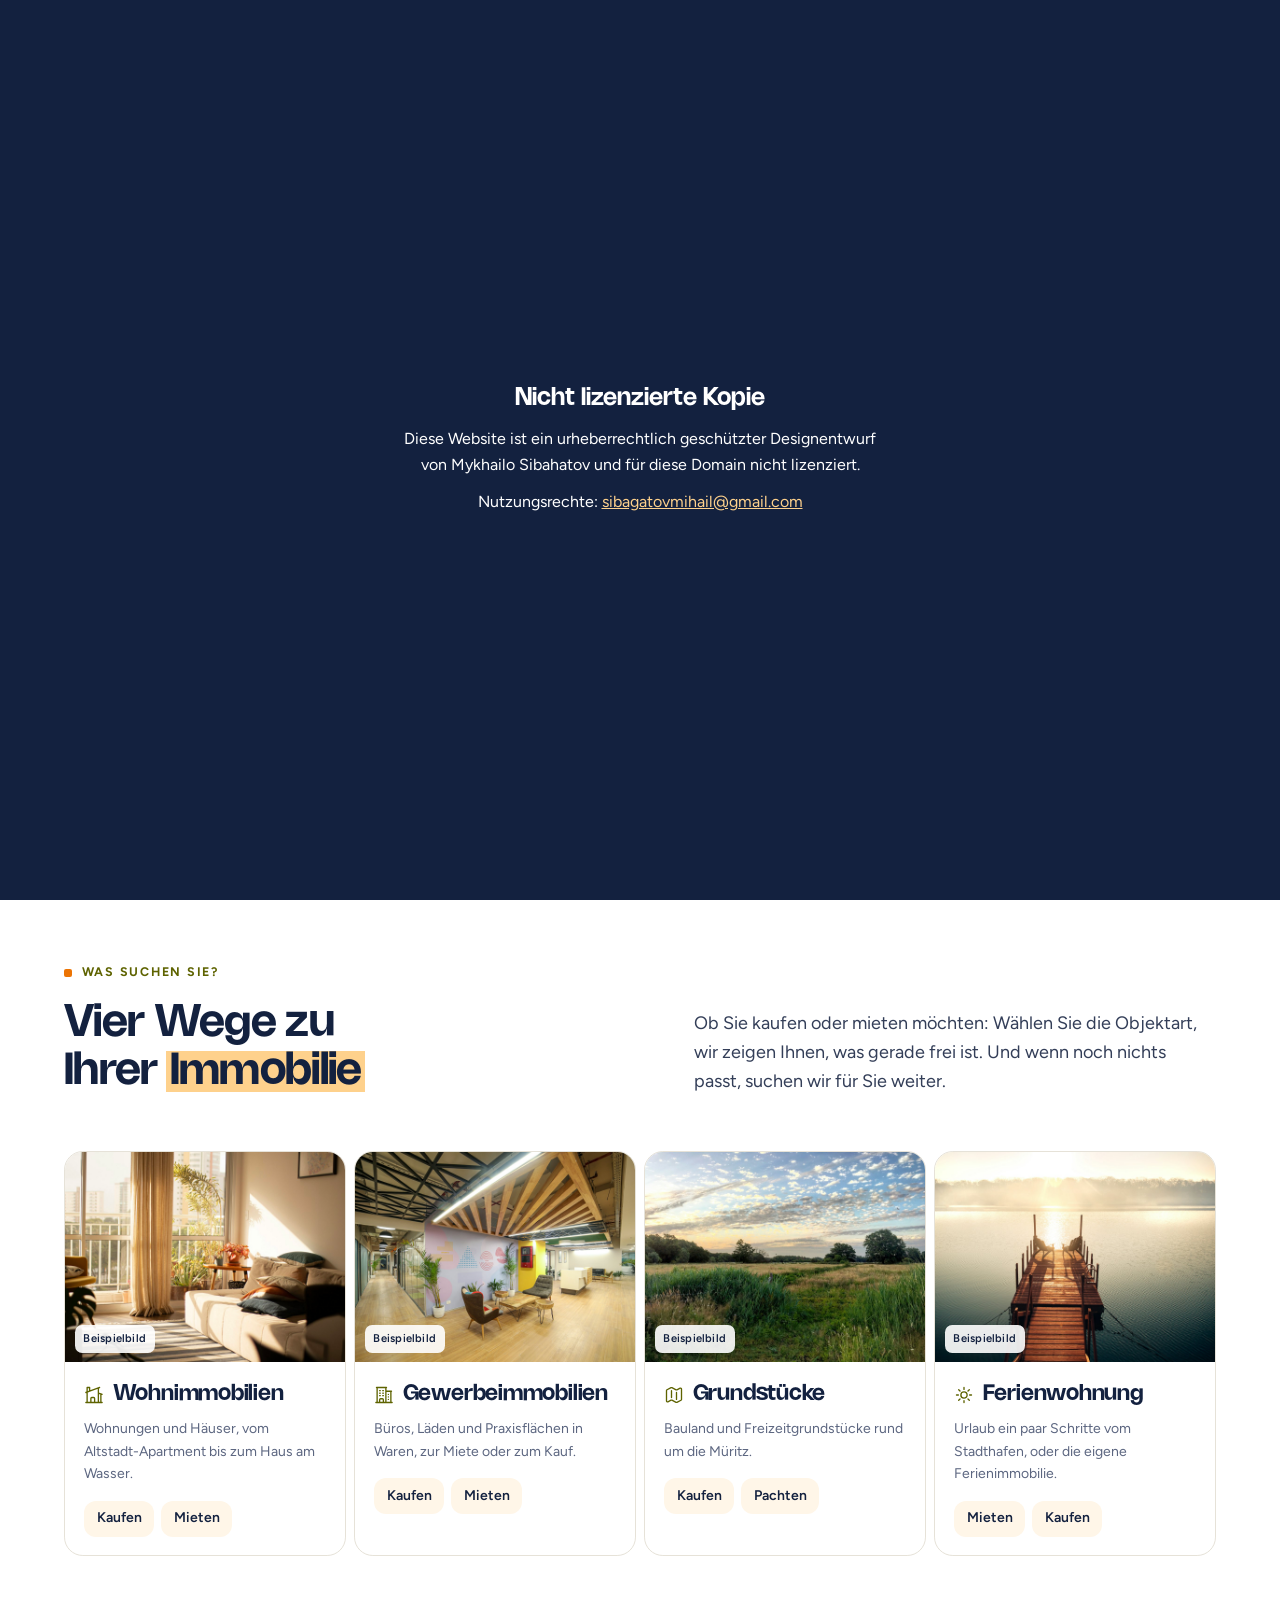
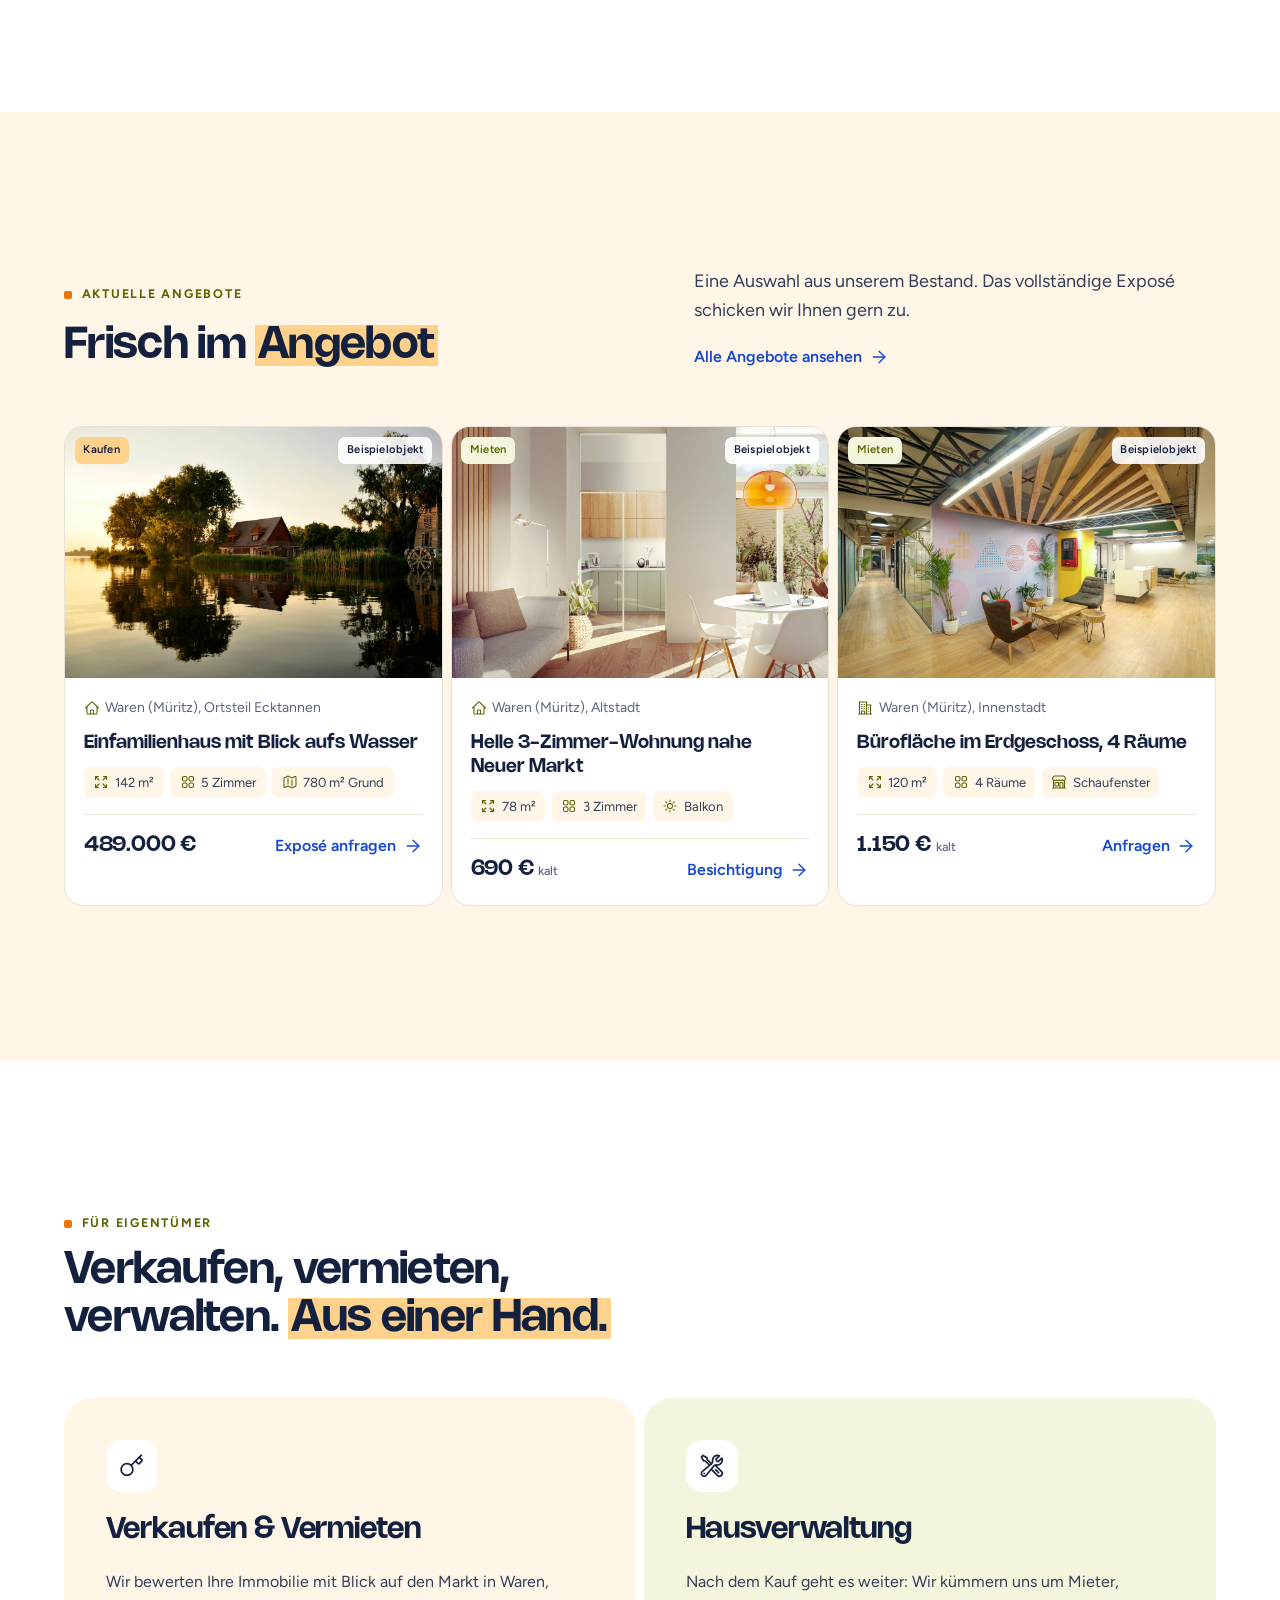
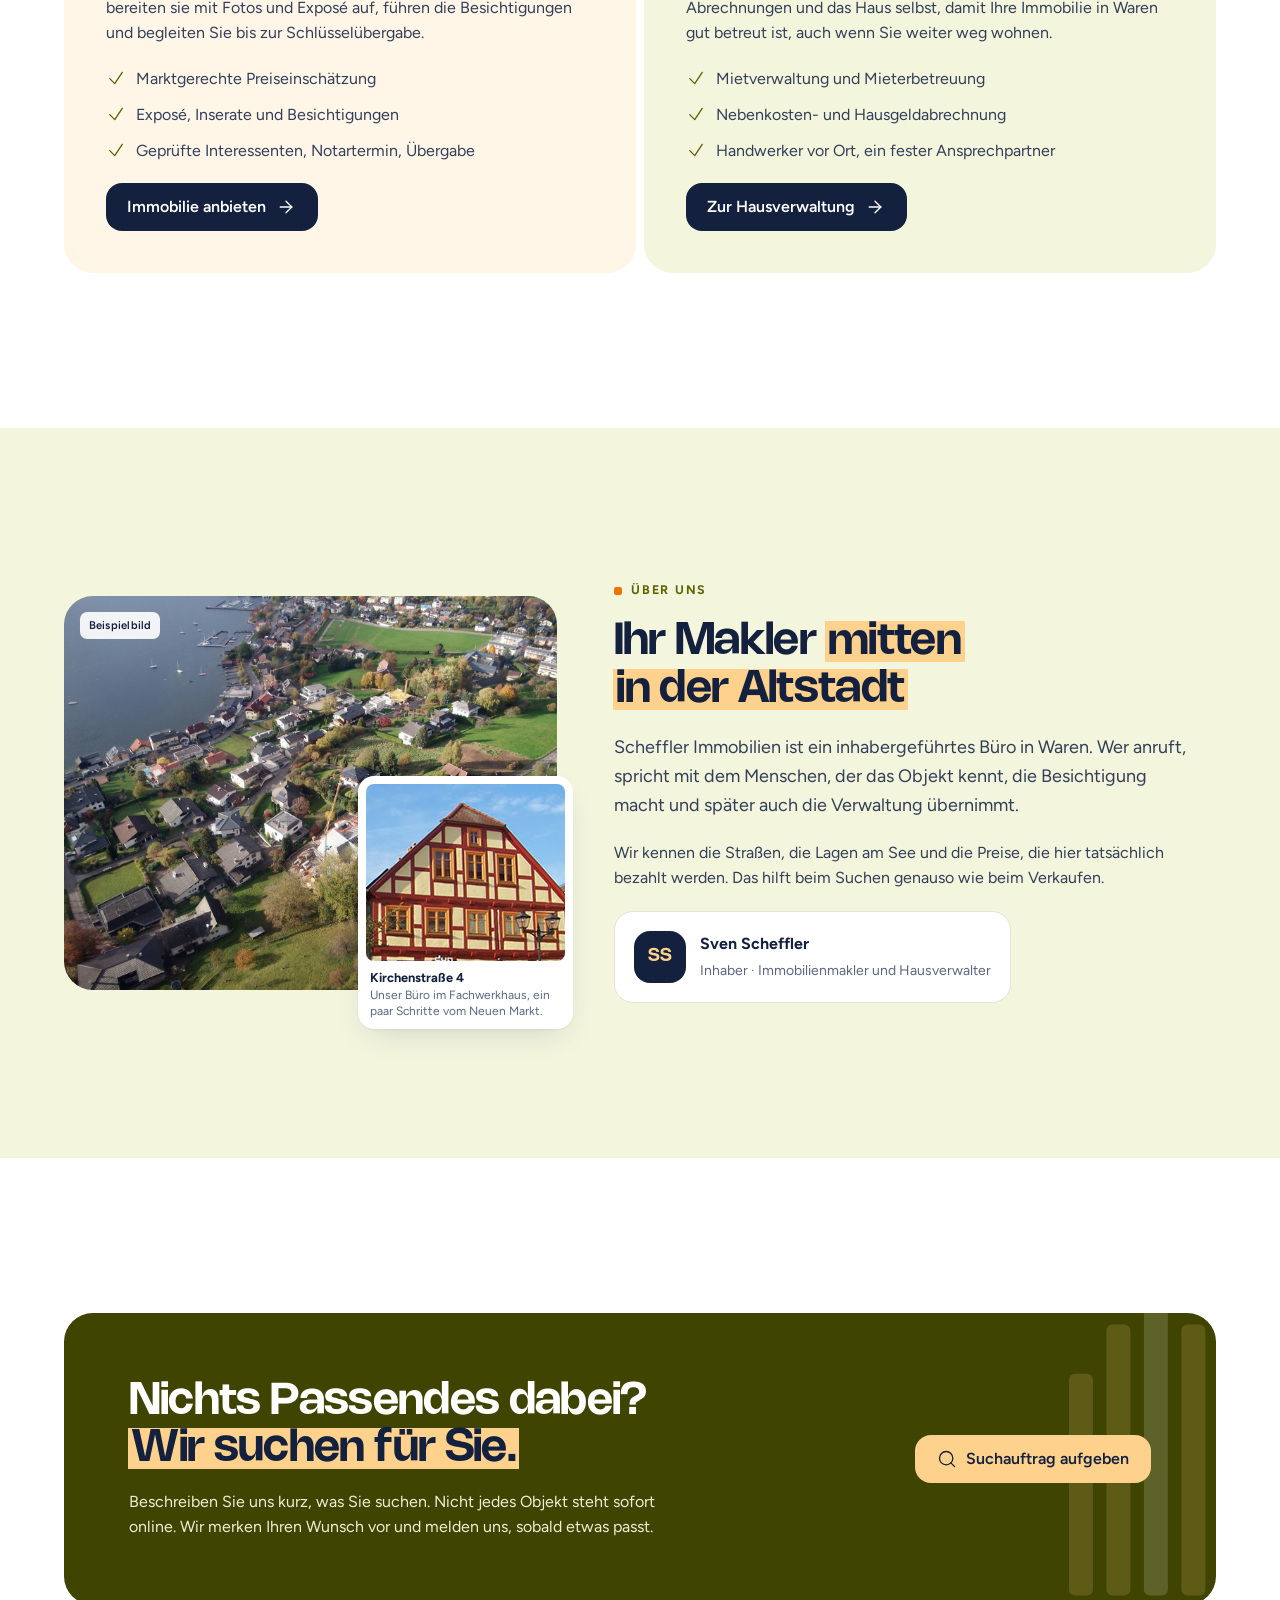
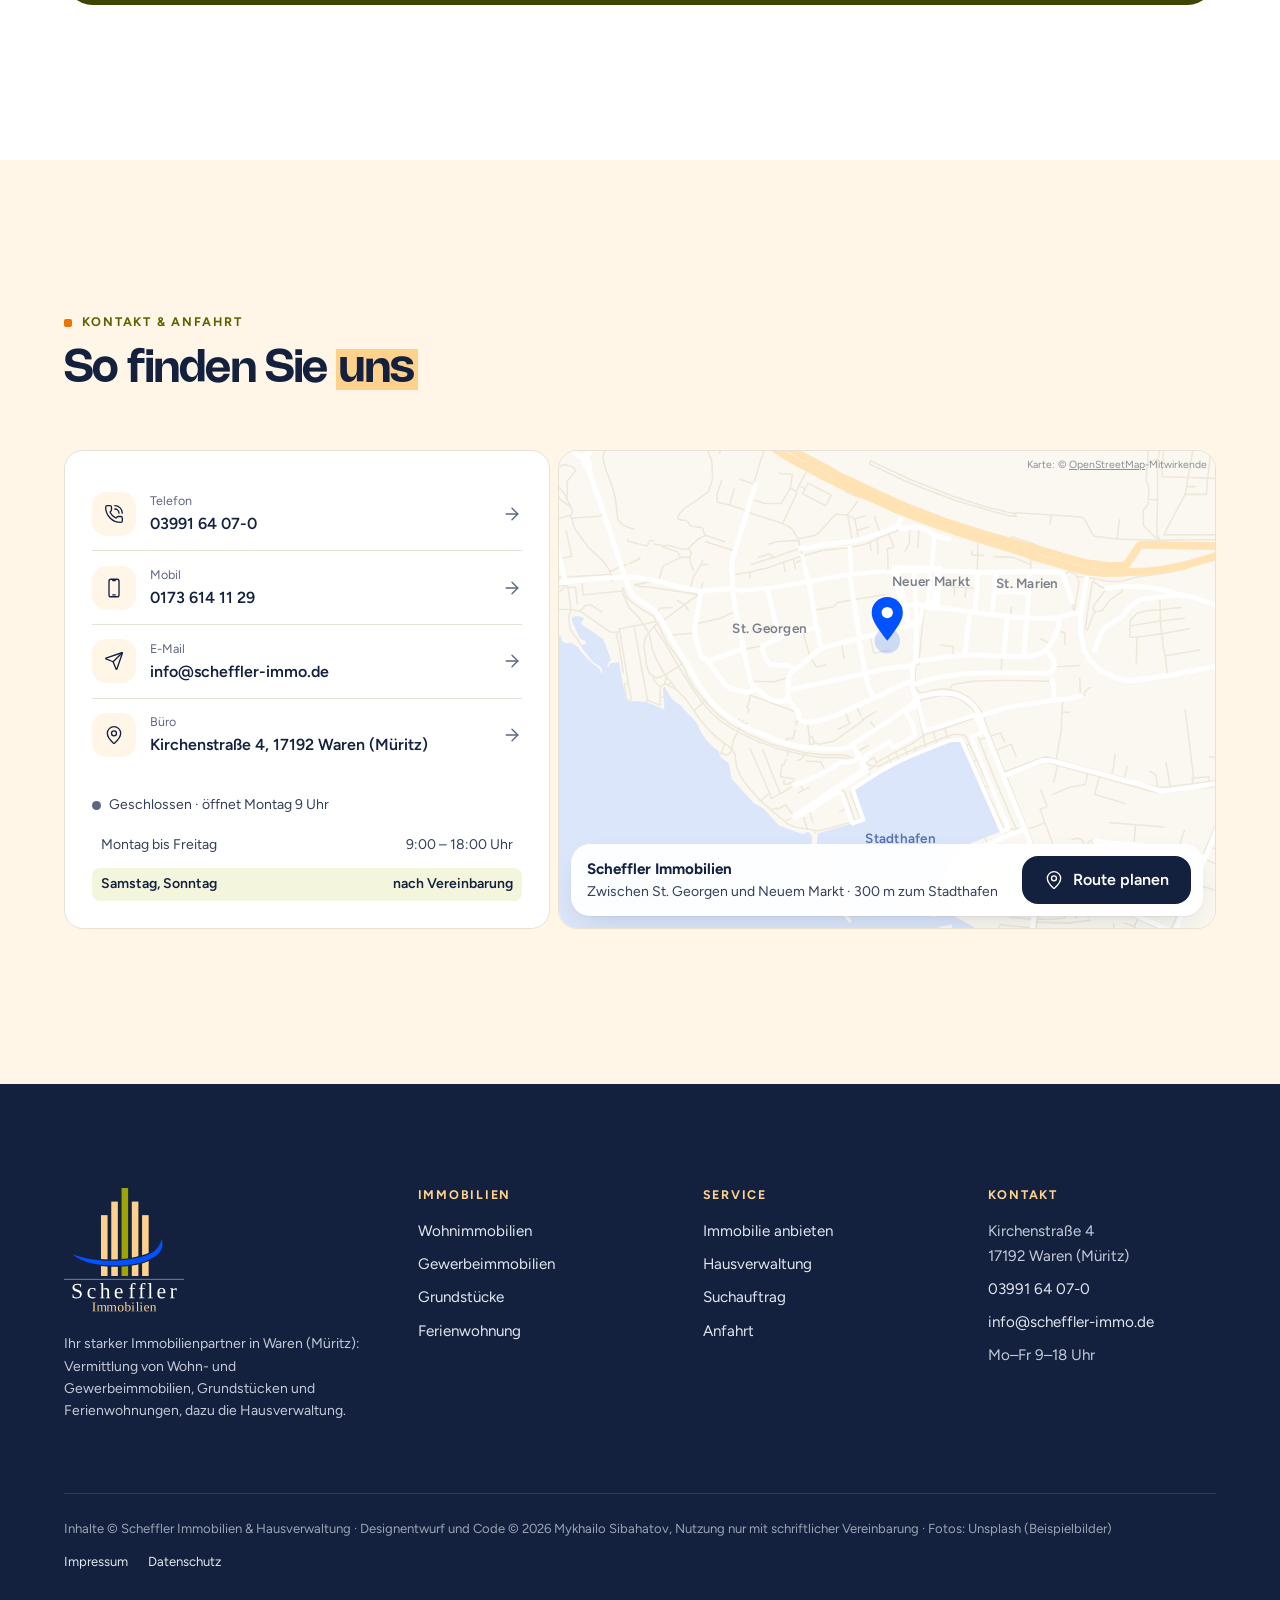
==== commit 042612a9: "Überarbeitung: Nohemi-Titel, Header über volle Breite, schmale Kartenfugen, Formulare ohne Sprünge, " ====
--- a/index.html
+++ b/index.html
@@ -1,16 +1,24 @@
 <!doctype html>
+<!--
+  Designentwurf „Scheffler Immobilien & Hausverwaltung“, Waren (Müritz)
+  Gestaltung und Code © 2026 Mykhailo Sibahatov. Alle Rechte vorbehalten.
+  Nur zur Ansicht. Kopieren, Veröffentlichen oder Weiterverwenden ohne schriftliche
+  Vereinbarung ist nicht gestattet. Siehe LICENSE.
+-->
 <html lang="de">
 <head>
   <meta charset="utf-8">
   <meta name="viewport" content="width=device-width, initial-scale=1, viewport-fit=cover">
   <title>Scheffler Immobilien & Hausverwaltung · Waren (Müritz)</title>
   <meta name="description" content="Ihr starker Immobilienpartner an der Müritz: Wohnimmobilien, Gewerbe, Grundstücke und Ferienwohnungen in Waren kaufen oder mieten. Verkauf, Vermietung und Hausverwaltung aus der Kirchenstraße 4.">
+  <meta name="copyright" content="Designentwurf und Code © 2026 Mykhailo Sibahatov. Alle Rechte vorbehalten.">
+  <meta name="author" content="Mykhailo Sibahatov">
   <meta name="robots" content="noindex, nofollow">
   <meta name="theme-color" content="#ffffff">
   <link rel="icon" href="assets/favicon.svg" type="image/svg+xml">
-  <link rel="preload" href="fonts/fraunces-latin.woff2" as="font" type="font/woff2" crossorigin>
+  <link rel="preload" href="fonts/nohemi-600.woff2" as="font" type="font/woff2" crossorigin>
   <link rel="preload" href="fonts/figtree-latin.woff2" as="font" type="font/woff2" crossorigin>
-  <link rel="stylesheet" href="css/styles.css?v=1">
+  <link rel="stylesheet" href="css/styles.css?v=3">
   <script>document.documentElement.classList.add('js');try{if(sessionStorage.getItem('si-seen'))document.documentElement.classList.add('no-preload')}catch(e){}</script>
 </head>
 <body>
@@ -358,7 +366,7 @@
       </div>
     </div>
     <div class="footer__bottom">
-      <p>© <span data-year>2026</span> Scheffler Immobilien &amp; Hausverwaltung · Inhaber Sven Scheffler</p>
+      <p>Inhalte © Scheffler Immobilien &amp; Hausverwaltung · Designentwurf und Code © 2026 Mykhailo Sibahatov, Nutzung nur mit schriftlicher Vereinbarung · Fotos: Unsplash (Beispielbilder)</p>
       <nav aria-label="Rechtliches"><a href="impressum.html">Impressum</a><a href="datenschutz.html">Datenschutz</a></nav>
     </div>
   </div>
@@ -371,7 +379,8 @@
     <button class="btn btn--primary" type="button" data-close>Schließen</button>
   </div>
 </div>
-<script src="js/main.js?v=1" defer></script>
+<p class="draft-tag" aria-label="Designentwurf von Mykhailo Sibahatov, nicht zur Veröffentlichung freigegeben"><span class="draft-tag__dot" aria-hidden="true"></span>Entwurf · © M. Sibahatov</p>
+<script src="js/main.js?v=3" defer></script>
 <!-- /partial:footer -->
 </body>
 </html>
--- a/css/styles.css
+++ b/css/styles.css
@@ -1,10 +1,12 @@
-/* Scheffler Immobilien & Hausverwaltung, Waren (Müritz) — Designentwurf
+/* Designentwurf „Scheffler Immobilien & Hausverwaltung“, Waren (Müritz)
+   Gestaltung und Code © 2026 Mykhailo Sibahatov. Alle Rechte vorbehalten.
+   Nur zur Ansicht — keine Nutzung ohne schriftliche Vereinbarung (LICENSE).
    Tokens first; every component uses only these. */
 
 @font-face {
-  font-family: "Fraunces";
-  src: url("../fonts/fraunces-latin.woff2") format("woff2");
-  font-weight: 100 900;
+  font-family: "Nohemi";
+  src: url("../fonts/nohemi-600.woff2") format("woff2");
+  font-weight: 600;
   font-display: swap;
 }
 @font-face {
@@ -36,10 +38,10 @@
   --white: #fff;
 
   /* type */
-  --f-head: "Fraunces", Georgia, serif;
+  --f-head: "Nohemi", "Figtree", system-ui, sans-serif;
   --f-body: "Figtree", system-ui, sans-serif;
-  --t-display: clamp(2.35rem, 1.35rem + 4.2vw, 4.6rem);
-  --t-h2: clamp(1.9rem, 1.3rem + 2.4vw, 3.1rem);
+  --t-display: clamp(2.1rem, 1.3rem + 3.3vw, 3.85rem);
+  --t-h2: clamp(1.75rem, 1.25rem + 2vw, 2.75rem);
   --t-h3: clamp(1.15rem, 1.05rem + .4vw, 1.375rem);
   --t-lead: clamp(1.02rem, .98rem + .2vw, 1.125rem);
   --t-body: 1rem;
@@ -54,17 +56,19 @@
   --col-gap: clamp(1.5rem, .75rem + 3.5vw, 5rem);
   --card-pad: clamp(1.125rem, .8rem + 1.1vw, 1.75rem);
   --card-pad-sm: clamp(1rem, .9rem + .35vw, 1.25rem);
-  --card-gap: clamp(1rem, .85rem + .6vw, 1.25rem);
+  --card-gap: clamp(1rem, .85rem + .6vw, 1.25rem);   /* blocks inside a card */
+  --grid-gap: .5rem;                                 /* card to card: thin joints */
   --card-r: clamp(1rem, .9rem + .35vw, 1.25rem);
   --stack: .75rem;
 
   /* controls: one height, one radius family (logo tile is a rounded square → no pills) */
   --ctl-h: 3rem;
-  --ctl-r: .75rem;
+  --ctl-r: 1rem;
   --inset: .375rem;
   --strip-r: calc(var(--ctl-r) + var(--inset));
   --strip-h: calc(var(--ctl-h) + 2 * var(--inset));
-  --in-r: calc(var(--ctl-r) - var(--inset));
+  --in-r: calc(var(--ctl-r) - .25rem);               /* nav links: 2.5rem inside a 3rem row */
+  --header-h: calc(var(--ctl-h) + 1.25rem);
 
   --container: 76rem;
   --ease: cubic-bezier(.22, .61, .36, 1);
@@ -99,7 +103,7 @@
 a { color: inherit; }
 button, input, textarea { font: inherit; color: inherit; }
 p { margin: 0; }
-h1, h2, h3, h4 { margin: 0; color: var(--ink); font-family: var(--f-head); font-weight: 600; font-optical-sizing: auto; }
+h1, h2, h3, h4 { margin: 0; color: var(--ink); font-family: var(--f-head); font-weight: 600; }
 
 .container {
   width: 100%;
@@ -171,7 +175,7 @@
   content: ""; width: .5rem; height: .5rem; border-radius: .125rem;
   background: var(--orange);
 }
-.h2 { font-size: var(--t-h2); line-height: 1.08; letter-spacing: -.02em; text-wrap: balance; }
+.h2 { font-size: var(--t-h2); line-height: 1.08; letter-spacing: -.015em; text-wrap: balance; }
 .h3 { font-size: var(--t-h3); line-height: 1.25; letter-spacing: -.01em; }
 .lead { font-size: var(--t-lead); line-height: 1.6; color: var(--ink-2); max-width: 36rem; text-wrap: pretty; }
 .muted { color: var(--muted); }
@@ -227,22 +231,18 @@
 /* ---------- header: one continuous strip ---------- */
 .header {
   position: fixed; inset: 0 0 auto; z-index: 50;
-  padding-top: .75rem;
-  pointer-events: none;
+  background: rgb(255 255 255 / .92);
+  -webkit-backdrop-filter: saturate(1.4) blur(14px);
+  backdrop-filter: saturate(1.4) blur(14px);
+  border-bottom: 1px solid rgb(19 33 63 / .08);
+  box-shadow: 0 10px 30px -18px rgb(19 33 63 / .25);
 }
 .strip {
-  pointer-events: auto;
   display: grid;
   grid-template-columns: auto minmax(0, 1fr) auto;
   align-items: center; gap: 1rem;
-  min-height: var(--strip-h);
-  padding: var(--inset) var(--inset) var(--inset) 1rem;
-  border-radius: var(--strip-r);
-  background: rgb(255 255 255 / .92);
-  -webkit-backdrop-filter: saturate(1.4) blur(14px);
-  backdrop-filter: saturate(1.4) blur(14px);
-  box-shadow: var(--shadow);
-  transition: box-shadow .3s;
+  min-height: var(--header-h);
+  padding-block: .625rem;
 }
 .brand { display: block; line-height: 0; }
 .brand img { height: var(--ctl-h); width: auto; }
@@ -318,8 +318,7 @@
     align-self: stretch;
     display: grid; grid-template-columns: minmax(0, 1fr); align-content: start;
     min-height: 0; overflow: hidden;
-    margin-inline: calc(-1 * var(--inset));
-    margin-left: -1rem;
+    margin-inline: calc(-1 * var(--gutter));
     gap: 0;
   }
   .nav__glider { display: none; }
@@ -327,7 +326,7 @@
   .is-menu-open .strip { grid-template-rows: auto 1fr; }
   .nav__link {
     height: auto; min-height: 3.5rem;
-    padding: 0 1.25rem;
+    padding: 0 var(--gutter);
     border-radius: 0;
     border-top: 1px solid var(--line);
     justify-content: space-between;
@@ -338,13 +337,14 @@
   .nav__link.is-current::after { display: none; }
   .sheet-foot {
     display: grid; grid-template-columns: minmax(0, 1fr) minmax(0, 1fr); gap: var(--inset);
-    padding: var(--inset);
+    padding: .75rem var(--gutter) 1rem;
     border-top: 1px solid var(--line);
   }
   .sheet-foot .btn { width: 100%; }
   .burger { display: inline-grid; }
   .strip__cta, .strip__tel { display: none; }
-  .header .strip { max-height: calc(100dvh - 1.5rem); }
+  .header .strip { max-height: 100dvh; }
+  .is-menu-open .strip { padding-bottom: 0; }
   .is-menu-open .nav { overflow-y: auto; overscroll-behavior: contain; }
 }
 @media (max-width: 22rem) { .sheet-foot { grid-template-columns: minmax(0, 1fr); } }
@@ -366,7 +366,7 @@
 /* ---------- hero ---------- */
 .hero {
   overflow-x: clip;
-  padding-top: calc(var(--strip-h) + clamp(2.5rem, 1rem + 6vw, 6.5rem));
+  padding-top: calc(var(--header-h) + clamp(2.5rem, 1rem + 6vw, 6.5rem));
   padding-bottom: clamp(3.5rem, 2rem + 5vw, 7rem);
   position: relative;
 }
@@ -385,9 +385,8 @@
 .hero__copy { display: grid; gap: 1.5rem; justify-items: start; }
 .hero__title {
   font-size: var(--t-display);
-  line-height: 1.02;
-  letter-spacing: -.03em;
-  font-variation-settings: "opsz" 144;
+  line-height: 1.04;
+  letter-spacing: -.02em;
   text-wrap: balance;
 }
 .hero__sub { font-size: clamp(1rem, .96rem + .2vw, 1.125rem); max-width: 31rem; }
@@ -456,7 +455,9 @@
 
 @media (max-width: 56rem) {
   .hero__grid { grid-template-columns: minmax(0, 1fr); }
-  .hero__visual { order: -1; width: min(100%, 26rem); justify-self: center; }
+  .hero__visual { order: -1; justify-self: center;
+    width: min(100%, 24rem, calc((100svh - var(--header-h)) * .4 / 1.2)); }
+  .finder { max-width: none; }
   .hero::before { display: none; }
   .hero__visual::before {    /* the peach ground follows the visual, full bleed */
     content: ""; position: absolute; z-index: -1;
@@ -484,7 +485,7 @@
 .cats {
   display: grid;
   grid-template-columns: repeat(4, minmax(0, 1fr));
-  gap: var(--card-gap);
+  gap: var(--grid-gap);
 }
 .cat {
   display: grid; grid-template-rows: auto 1fr;
@@ -506,7 +507,7 @@
 .chip-link {
   display: inline-flex; align-items: center; gap: .3rem;
   height: 2.25rem; padding: 0 .8rem;
-  border-radius: .55rem;
+  border-radius: calc(var(--ctl-r) * .75);
   background: var(--peach-wash); color: var(--ink);
   font-size: var(--t-small); font-weight: 600; text-decoration: none;
   transition: background-color .2s;
@@ -525,7 +526,7 @@
 .listings {
   display: grid;
   grid-template-columns: repeat(3, minmax(0, 1fr));
-  gap: var(--card-gap);
+  gap: var(--grid-gap);
 }
 .listing {
   display: grid; grid-template-rows: auto 1fr;
@@ -585,7 +586,7 @@
 @media (max-width: 34rem) { .listings:not(.listings--row) { grid-template-columns: minmax(0, 1fr); } }
 
 /* ---------- services duo ---------- */
-.duo { display: grid; grid-template-columns: minmax(0, 1fr) minmax(0, 1fr); gap: var(--card-gap); }
+.duo { display: grid; grid-template-columns: minmax(0, 1fr) minmax(0, 1fr); gap: var(--grid-gap); }
 .panel {
   position: relative;
   display: grid; align-content: start; gap: 1.25rem;
@@ -612,7 +613,7 @@
 .steps {
   display: grid;
   grid-template-columns: repeat(4, minmax(0, 1fr));
-  gap: var(--card-gap);
+  gap: var(--grid-gap);
   counter-reset: step;
   margin: 0; padding: 0; list-style: none;
 }
@@ -631,7 +632,7 @@
   position: absolute; left: var(--card-pad-sm); top: var(--card-pad-sm);
   display: grid; place-items: center;
   width: 2.6rem; height: 2.6rem;
-  border-radius: .65rem;
+  border-radius: calc(var(--ctl-r) * .85);
   background: var(--peach);
   font: 600 1rem/1 var(--f-head); color: var(--ink);
 }
@@ -710,7 +711,7 @@
 @media (max-width: 48rem) { .band { grid-template-columns: minmax(0, 1fr); } .band__bars { opacity: .08; } }
 
 /* ---------- contact + map ---------- */
-.contact { display: grid; grid-template-columns: minmax(0, .85fr) minmax(0, 1.15fr); gap: var(--card-gap); align-items: stretch; }
+.contact { display: grid; grid-template-columns: minmax(0, .85fr) minmax(0, 1.15fr); gap: var(--grid-gap); align-items: stretch; }
 .card {
   border-radius: var(--card-r);
   background: var(--white);
@@ -728,7 +729,7 @@
 .row__icon {
   display: grid; place-items: center;
   width: 2.75rem; height: 2.75rem;
-  border-radius: .7rem;
+  border-radius: calc(var(--ctl-r) * .9);
   background: var(--peach-wash); color: var(--ink);
   transition: background-color .2s;
 }
@@ -758,7 +759,7 @@
 .map__r1 polyline { stroke: #FFE3B5; }
 .map__svg polyline { fill: none; stroke-linecap: round; stroke-linejoin: round; }
 .map__label { font: 600 19px var(--f-body); fill: #7A7F8C; text-anchor: middle; letter-spacing: .02em; }
-.map__label--lake { font: italic 600 40px var(--f-head); fill: #6D8FD6; }
+.map__label--lake { font: 600 38px var(--f-head); fill: #6D8FD6; }
 .map__label--harbour { fill: #5872B0; }
 .map__pin path { fill: var(--blue); }
 .map__pulse { fill: rgb(0 81 255 / .18); }
@@ -783,7 +784,7 @@
 
 /* ---------- page head (sub pages) ---------- */
 .page-head {
-  padding-top: calc(var(--strip-h) + clamp(3rem, 1.5rem + 6vw, 7rem));
+  padding-top: calc(var(--header-h) + clamp(3rem, 1.5rem + 6vw, 7rem));
   padding-bottom: clamp(2.5rem, 1.5rem + 4vw, 5rem);
   background: var(--peach-wash);
   position: relative; overflow: hidden;
@@ -848,12 +849,12 @@
   .form-wrap { grid-template-columns: minmax(0, 1fr); }
   .form-wrap--form-first .form-wrap__form { order: -1; }
 }
-.form { display: grid; gap: 1.1rem; }
+.form { display: grid; gap: 1.6rem; }
 .form__title { font-size: var(--t-h3); }
-.form__grid { display: grid; grid-template-columns: minmax(0, 1fr) minmax(0, 1fr); gap: 1.1rem; }
+.form__grid { display: grid; grid-template-columns: minmax(0, 1fr) minmax(0, 1fr); gap: 1.6rem 1.1rem; }
 .form__grid .full { grid-column: 1 / -1; }
 @media (max-width: 34rem) { .form__grid { grid-template-columns: minmax(0, 1fr); } }
-.field { display: grid; gap: .4rem; }
+.field { position: relative; display: grid; gap: .4rem; }
 .field > label, .field__label { font-size: var(--t-small); font-weight: 600; color: var(--ink); }
 .field__label .opt, .field > label .opt { color: var(--muted); font-weight: 400; }
 .input {
@@ -868,8 +869,14 @@
 .input:hover { border-color: #cfc8b6; }
 .input:focus { outline: none; border-color: var(--blue); box-shadow: 0 0 0 3px var(--blue-wash); }
 .field.is-invalid .input, .field.is-invalid .select__btn { border-color: var(--error); }
-.field__error { display: none; font-size: .8rem; color: var(--error); }
-.field.is-invalid .field__error { display: block; }
+/* the message sits in the row gap below the field: showing it never moves anything */
+.field__error {
+  position: absolute; left: 0; right: 0; top: calc(100% + .25rem);
+  font-size: .75rem; line-height: 1.1; color: var(--error);
+  white-space: nowrap; overflow: hidden; text-overflow: ellipsis;
+  visibility: hidden; opacity: 0; transition: opacity .15s;
+}
+.field.is-invalid .field__error { visibility: visible; opacity: 1; }
 
 /* segmented radios */
 .seg {
@@ -971,7 +978,7 @@
 
 /* ---------- accordion ---------- */
 .faq { display: grid; grid-template-columns: minmax(0, .8fr) minmax(0, 1.2fr); gap: var(--col-gap); align-items: start; }
-.acc { display: grid; gap: .6rem; }
+.acc { display: grid; gap: var(--grid-gap); }
 .acc__item { border-radius: var(--card-r); background: var(--white); border: 1px solid var(--line); overflow: hidden; }
 .acc__btn {
   width: 100%;
@@ -980,7 +987,7 @@
   border: 0; background: none; cursor: pointer; text-align: left;
   font-weight: 600; color: var(--ink);
 }
-.acc__pm { position: relative; width: 1.9rem; height: 1.9rem; flex: none; border-radius: .55rem; background: var(--peach-wash); }
+.acc__pm { position: relative; width: 1.9rem; height: 1.9rem; flex: none; border-radius: calc(var(--ctl-r) * .65); background: var(--peach-wash); }
 .acc__pm::before, .acc__pm::after {
   content: ""; position: absolute; left: 50%; top: 50%; width: .8rem; height: 2px; margin: -1px 0 0 -.4rem;
   border-radius: 1px; background: var(--ink); transition: transform .25s var(--ease);
@@ -1002,9 +1009,9 @@
 .split__copy { display: grid; gap: 1.25rem; justify-items: start; }
 @media (max-width: 56rem) { .split { grid-template-columns: minmax(0, 1fr); } }
 
-.tiles { display: grid; grid-template-columns: repeat(3, minmax(0, 1fr)); gap: var(--card-gap); }
+.tiles { display: grid; grid-template-columns: repeat(3, minmax(0, 1fr)); gap: var(--grid-gap); }
 .tile { display: grid; align-content: start; gap: .7rem; padding: var(--card-pad-sm); border-radius: var(--card-r); background: var(--white); border: 1px solid var(--line); }
-.tile__icon { display: grid; place-items: center; width: 2.9rem; height: 2.9rem; border-radius: .75rem; background: var(--olive-wash); color: var(--olive-text); }
+.tile__icon { display: grid; place-items: center; width: 2.9rem; height: 2.9rem; border-radius: var(--ctl-r); background: var(--olive-wash); color: var(--olive-text); }
 .tile p { font-size: var(--t-small); color: var(--muted); }
 @media (max-width: 64rem) { .tiles { grid-template-columns: repeat(2, minmax(0, 1fr)); } }
 @media (max-width: 30rem) { .tile p { font-size: .82rem; } .tile .h3 { font-size: 1rem; hyphens: auto; } }
@@ -1018,7 +1025,7 @@
 .notice { display: flex; gap: .6rem; align-items: flex-start; padding: var(--card-pad-sm); border-radius: var(--card-r); background: var(--olive-wash); color: var(--olive-deep); font-size: var(--t-small); }
 
 /* ---------- footer ---------- */
-.footer { background: var(--ink); color: #C5CAD6; padding-top: clamp(4rem, 2.5rem + 5vw, 7rem); padding-bottom: 2rem; margin-top: 0; }
+.footer { background: var(--ink); color: #C5CAD6; padding-top: clamp(4rem, 2.5rem + 5vw, 7rem); padding-bottom: calc(4rem + env(safe-area-inset-bottom, 0px)); margin-top: 0; }
 .footer__grid { display: grid; grid-template-columns: minmax(0, 1.3fr) repeat(3, minmax(0, 1fr)); gap: var(--col-gap); }
 .footer__brand { display: grid; gap: 1.25rem; align-content: start; }
 .footer__brand img { width: 7.5rem; height: auto; }
@@ -1076,3 +1083,24 @@
   .js .reveal { opacity: 0; transform: translateY(1.25rem); transition: opacity .7s var(--ease), transform .7s var(--ease); }
   .js .reveal.is-in { opacity: 1; transform: none; }
 }
+
+/* ---------- draft notice + licence lock ---------- */
+.draft-tag {
+  position: fixed; left: max(.75rem, env(safe-area-inset-left)); bottom: calc(.75rem + env(safe-area-inset-bottom, 0px)); z-index: 80;
+  display: inline-flex; align-items: center; gap: .5rem;
+  height: 2rem; margin: 0; padding: 0 .85rem 0 .7rem; border-radius: calc(var(--ctl-r) * .75);
+  background: rgb(19 33 63 / .86); color: var(--white);
+  font-size: .75rem; font-weight: 600; letter-spacing: .02em; white-space: nowrap;
+  -webkit-backdrop-filter: blur(6px); backdrop-filter: blur(6px);
+  pointer-events: none; user-select: none; -webkit-user-select: none;
+}
+.draft-tag__dot { width: .45rem; height: .45rem; border-radius: 50%; background: var(--orange); }
+.is-menu-open .draft-tag { display: none; }
+.licence-lock {
+  position: fixed; inset: 0; z-index: 1000;
+  display: grid; place-items: center; padding: var(--gutter);
+  background: var(--ink); color: var(--white); text-align: center;
+}
+.licence-lock div { max-width: 30rem; display: grid; gap: .75rem; }
+.licence-lock b { font: 600 1.5rem/1.2 var(--f-head); }
+.licence-lock a { color: var(--peach); }
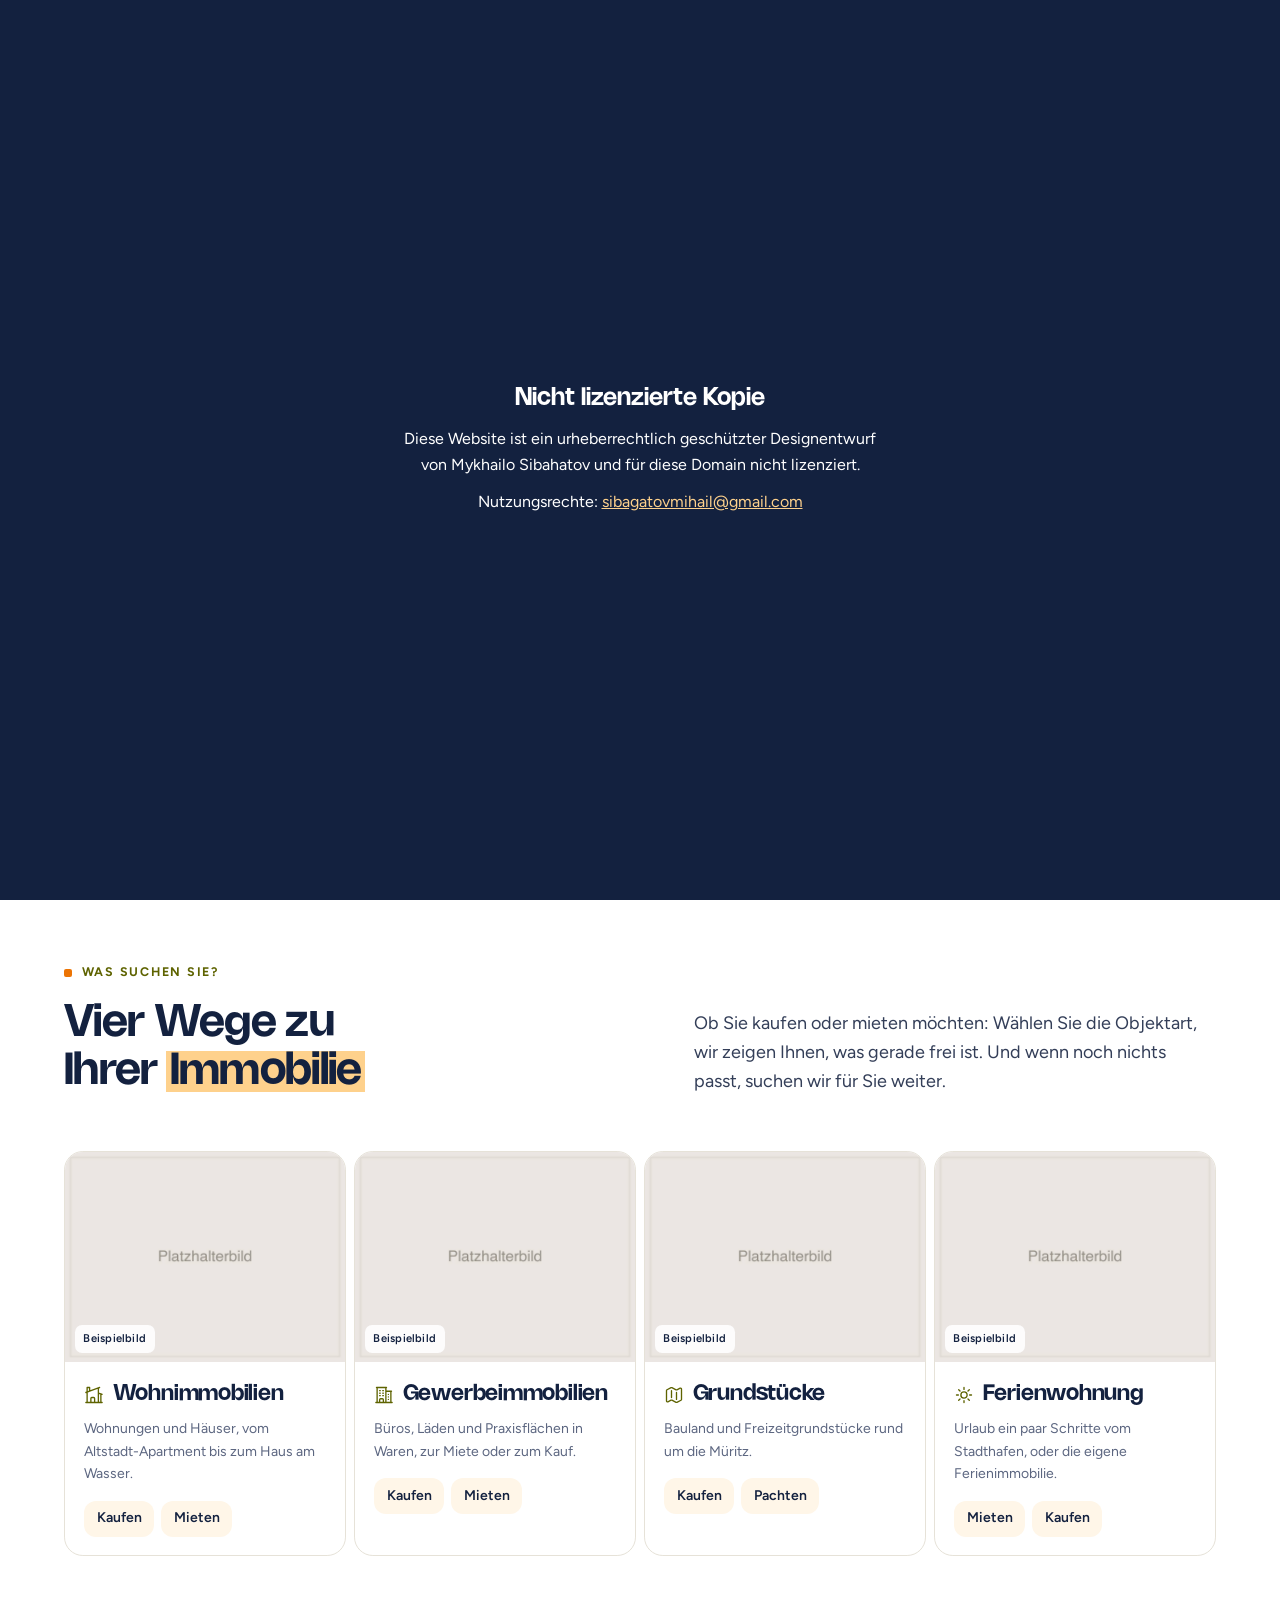
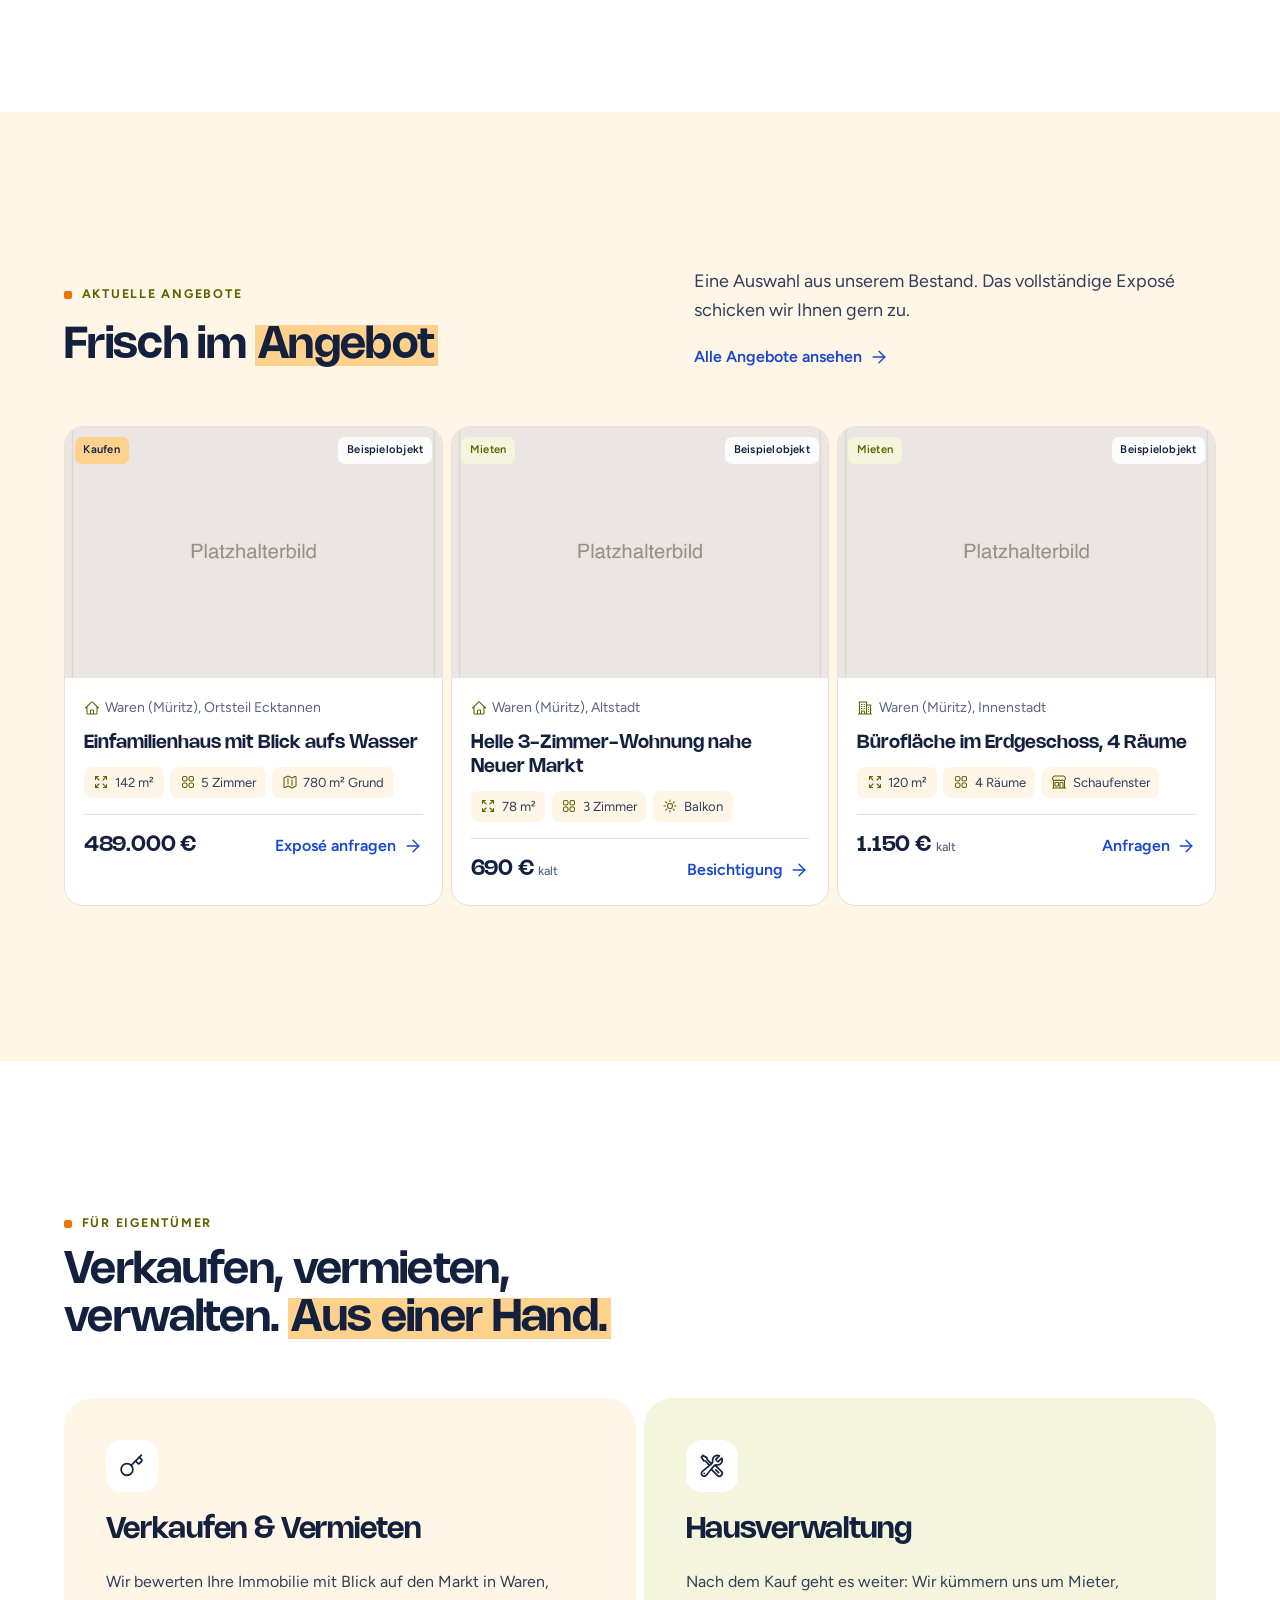
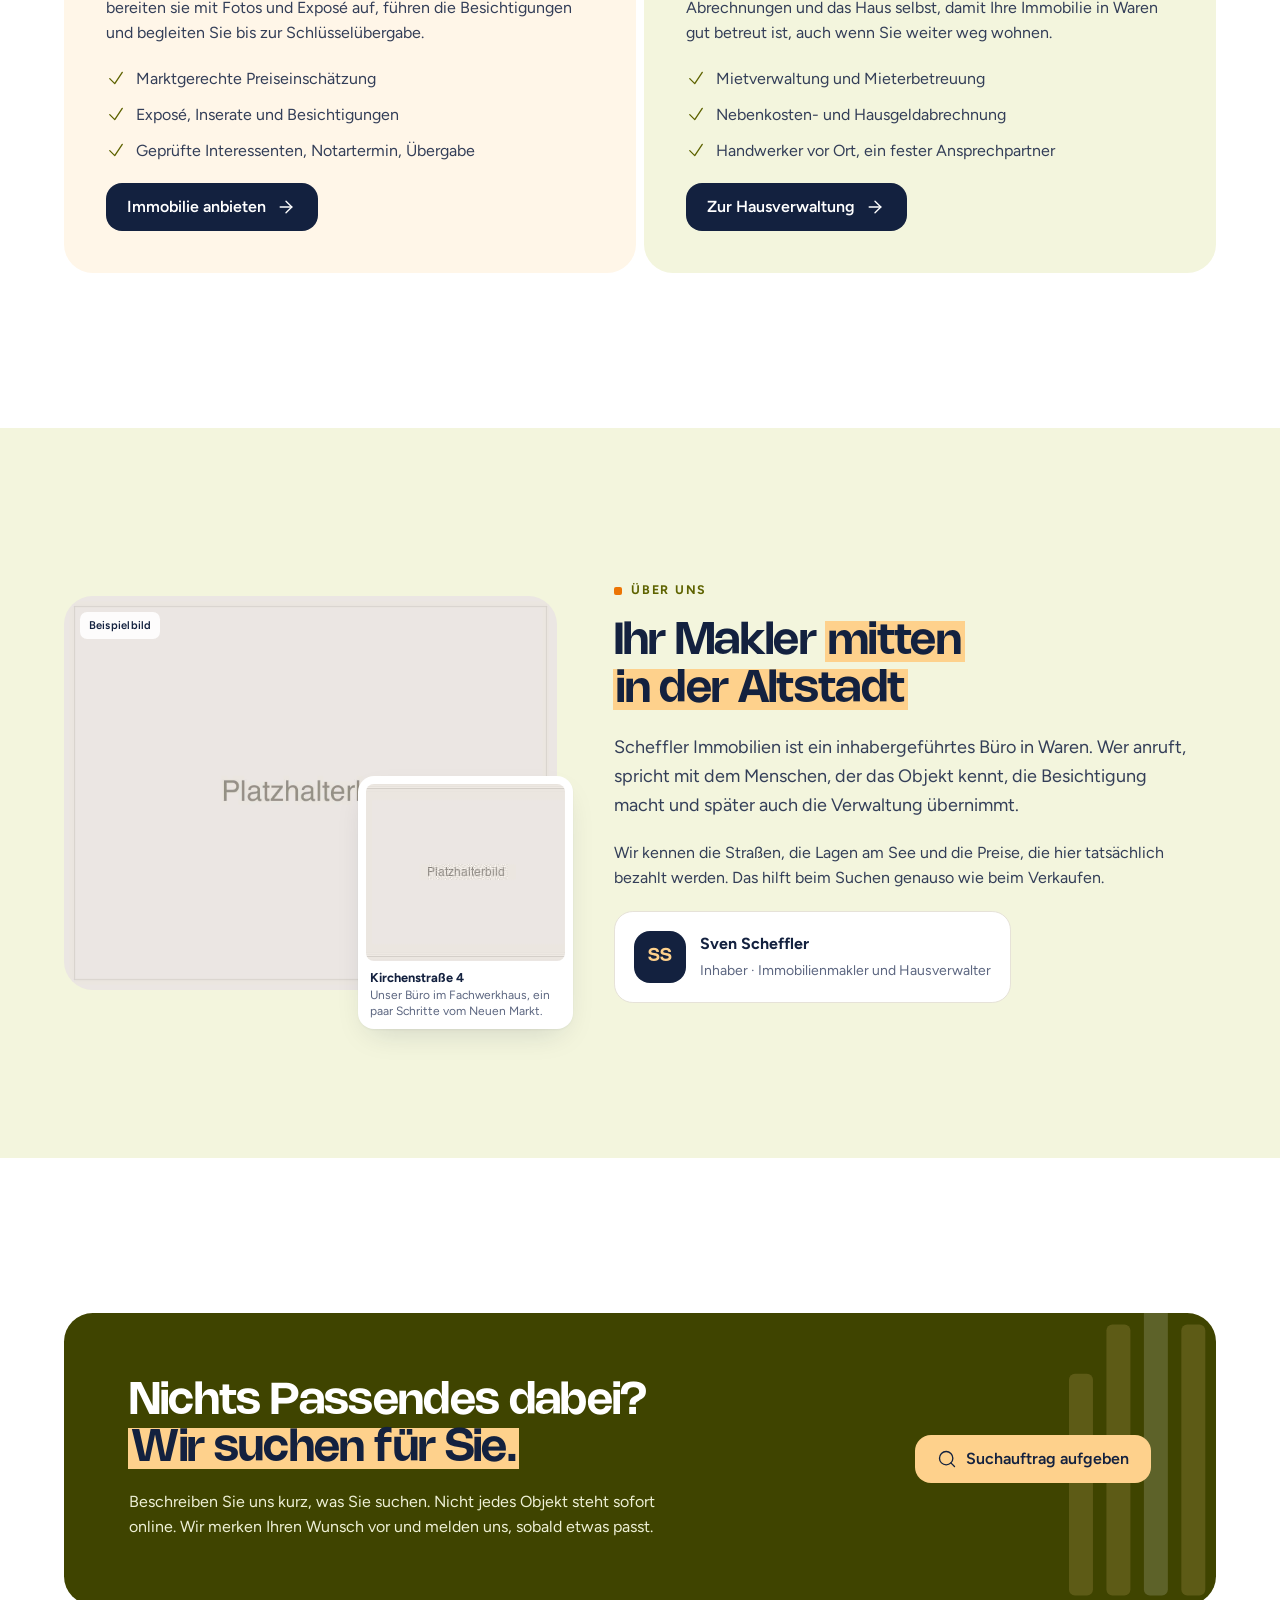
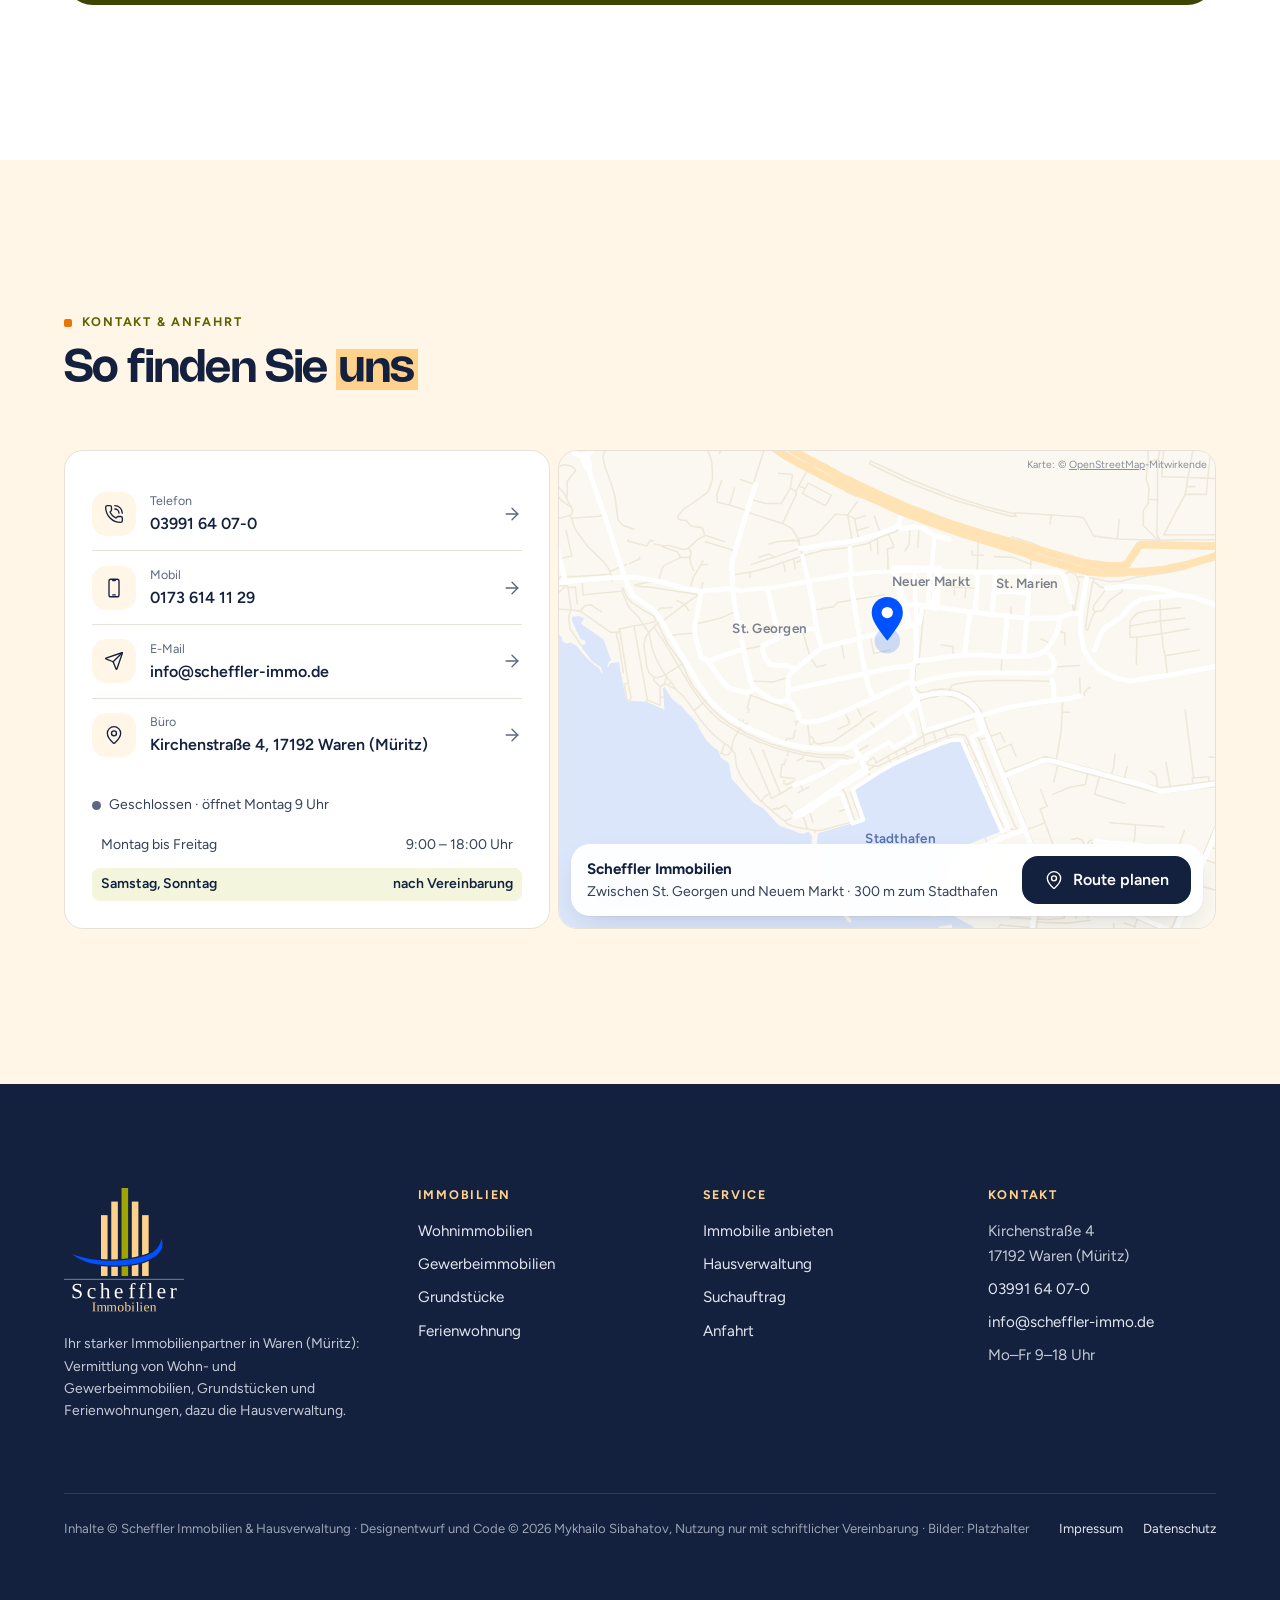
==== commit 2d70476d: "Entwurf: Fotos durch Platzhalter ersetzt, Impressum von Vias Media Alle Fotos sind neutrale Platzhal" ====
--- a/index.html
+++ b/index.html
@@ -366,7 +366,7 @@
       </div>
     </div>
     <div class="footer__bottom">
-      <p>Inhalte © Scheffler Immobilien &amp; Hausverwaltung · Designentwurf und Code © 2026 Mykhailo Sibahatov, Nutzung nur mit schriftlicher Vereinbarung · Fotos: Unsplash (Beispielbilder)</p>
+      <p>Inhalte © Scheffler Immobilien &amp; Hausverwaltung · Designentwurf und Code © 2026 Mykhailo Sibahatov, Nutzung nur mit schriftlicher Vereinbarung · Bilder: Platzhalter</p>
       <nav aria-label="Rechtliches"><a href="impressum.html">Impressum</a><a href="datenschutz.html">Datenschutz</a></nav>
     </div>
   </div>
